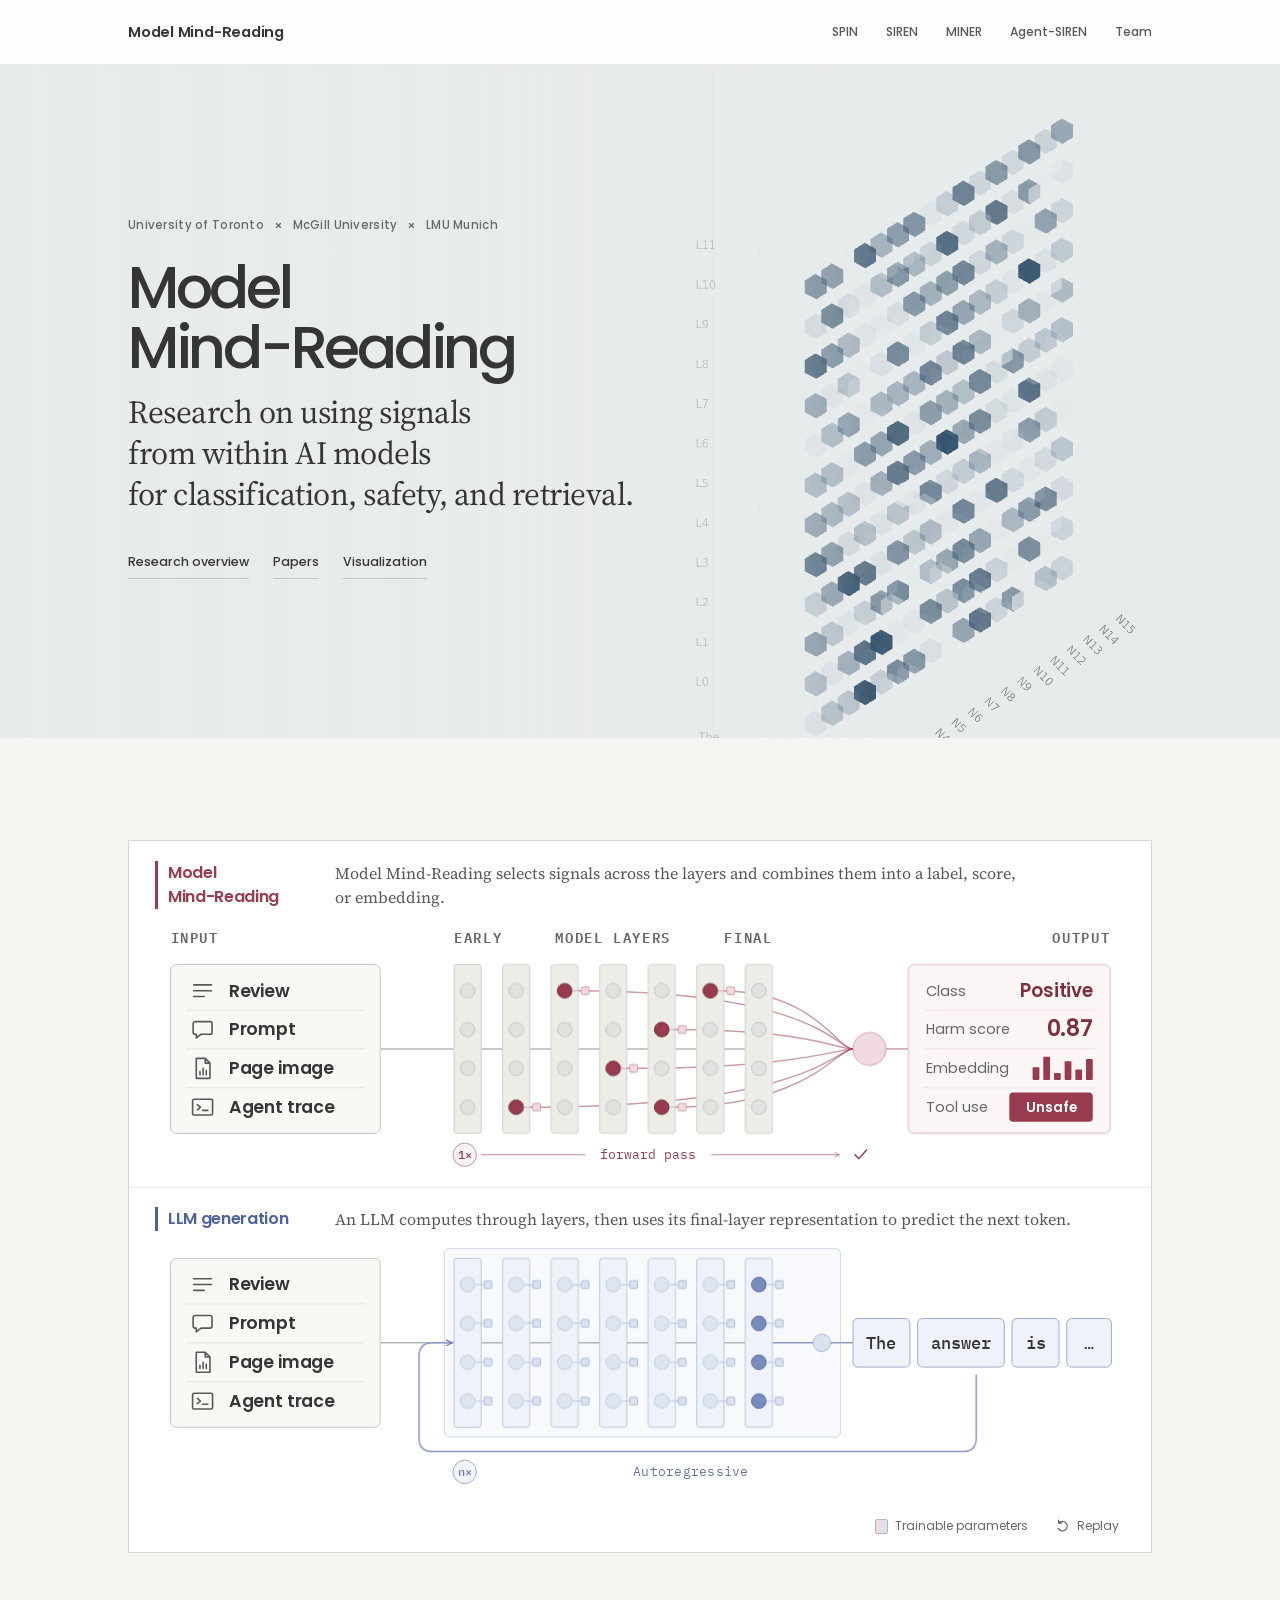
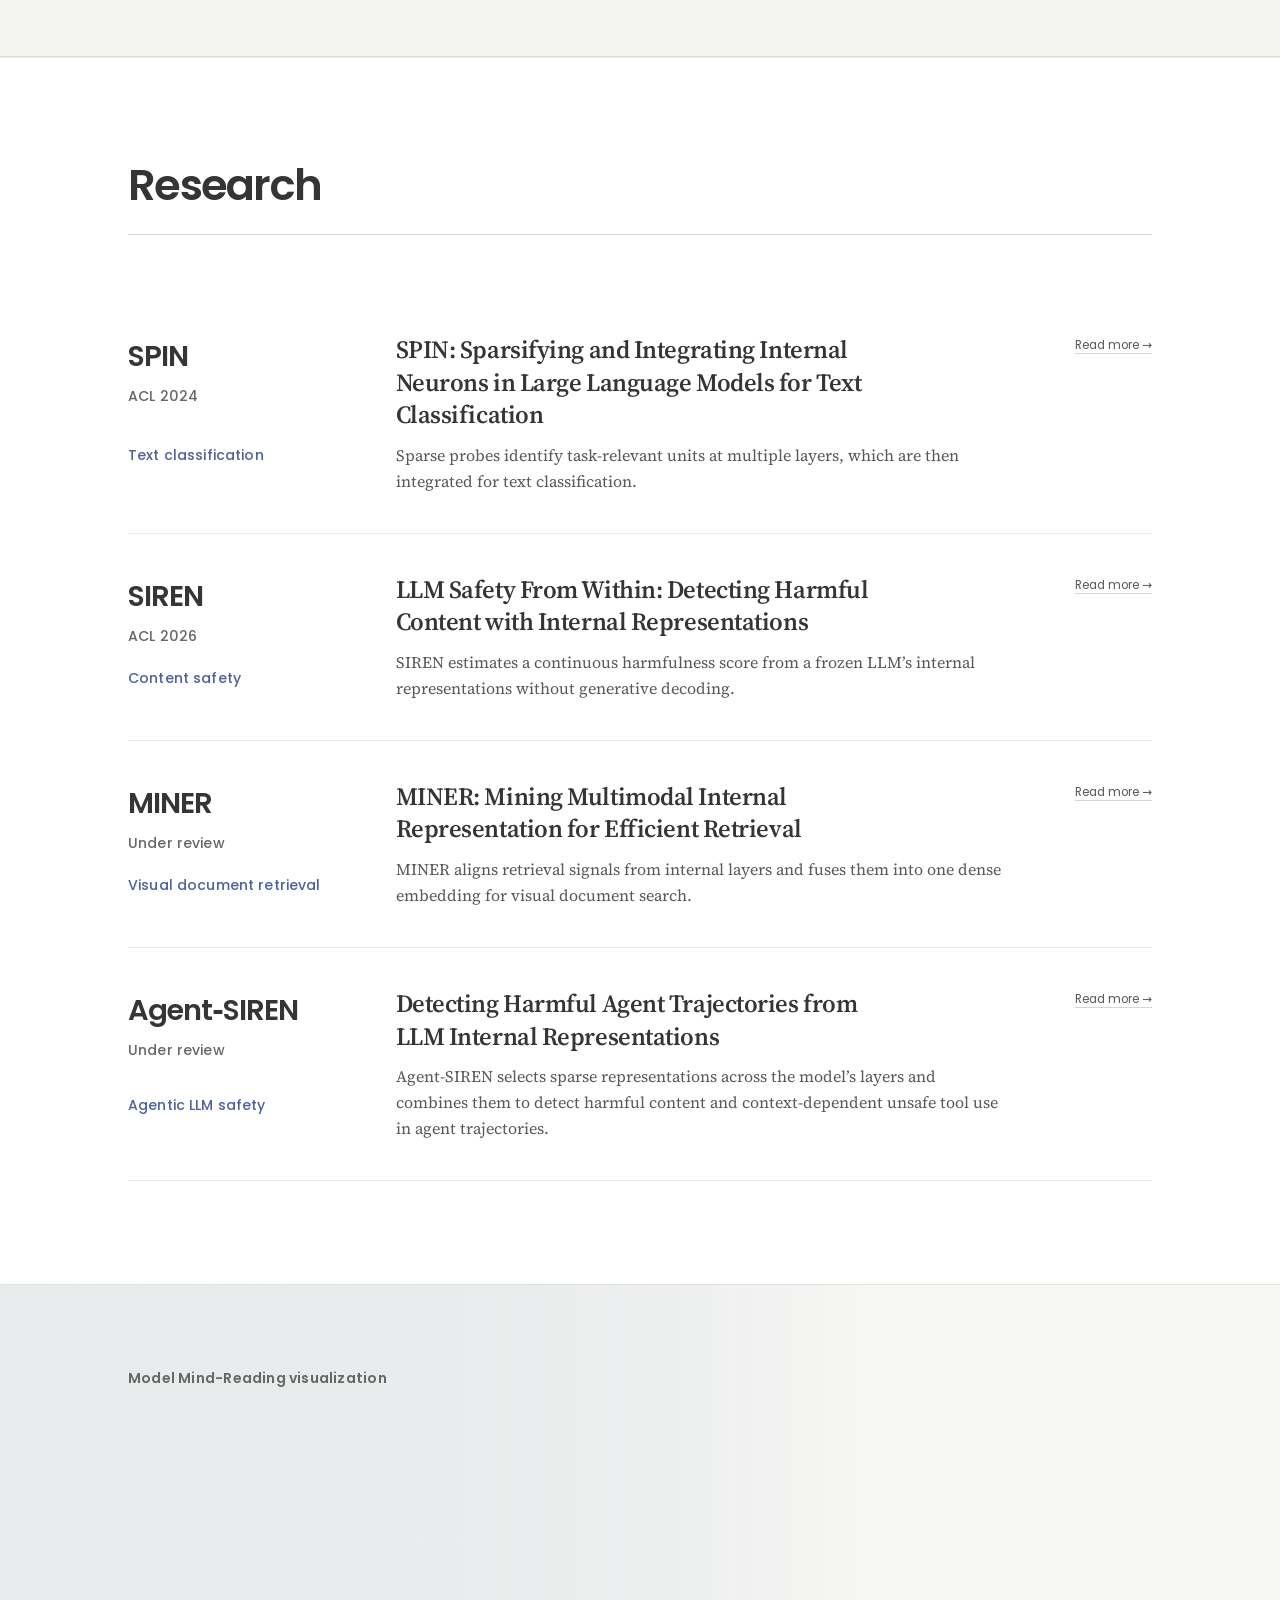
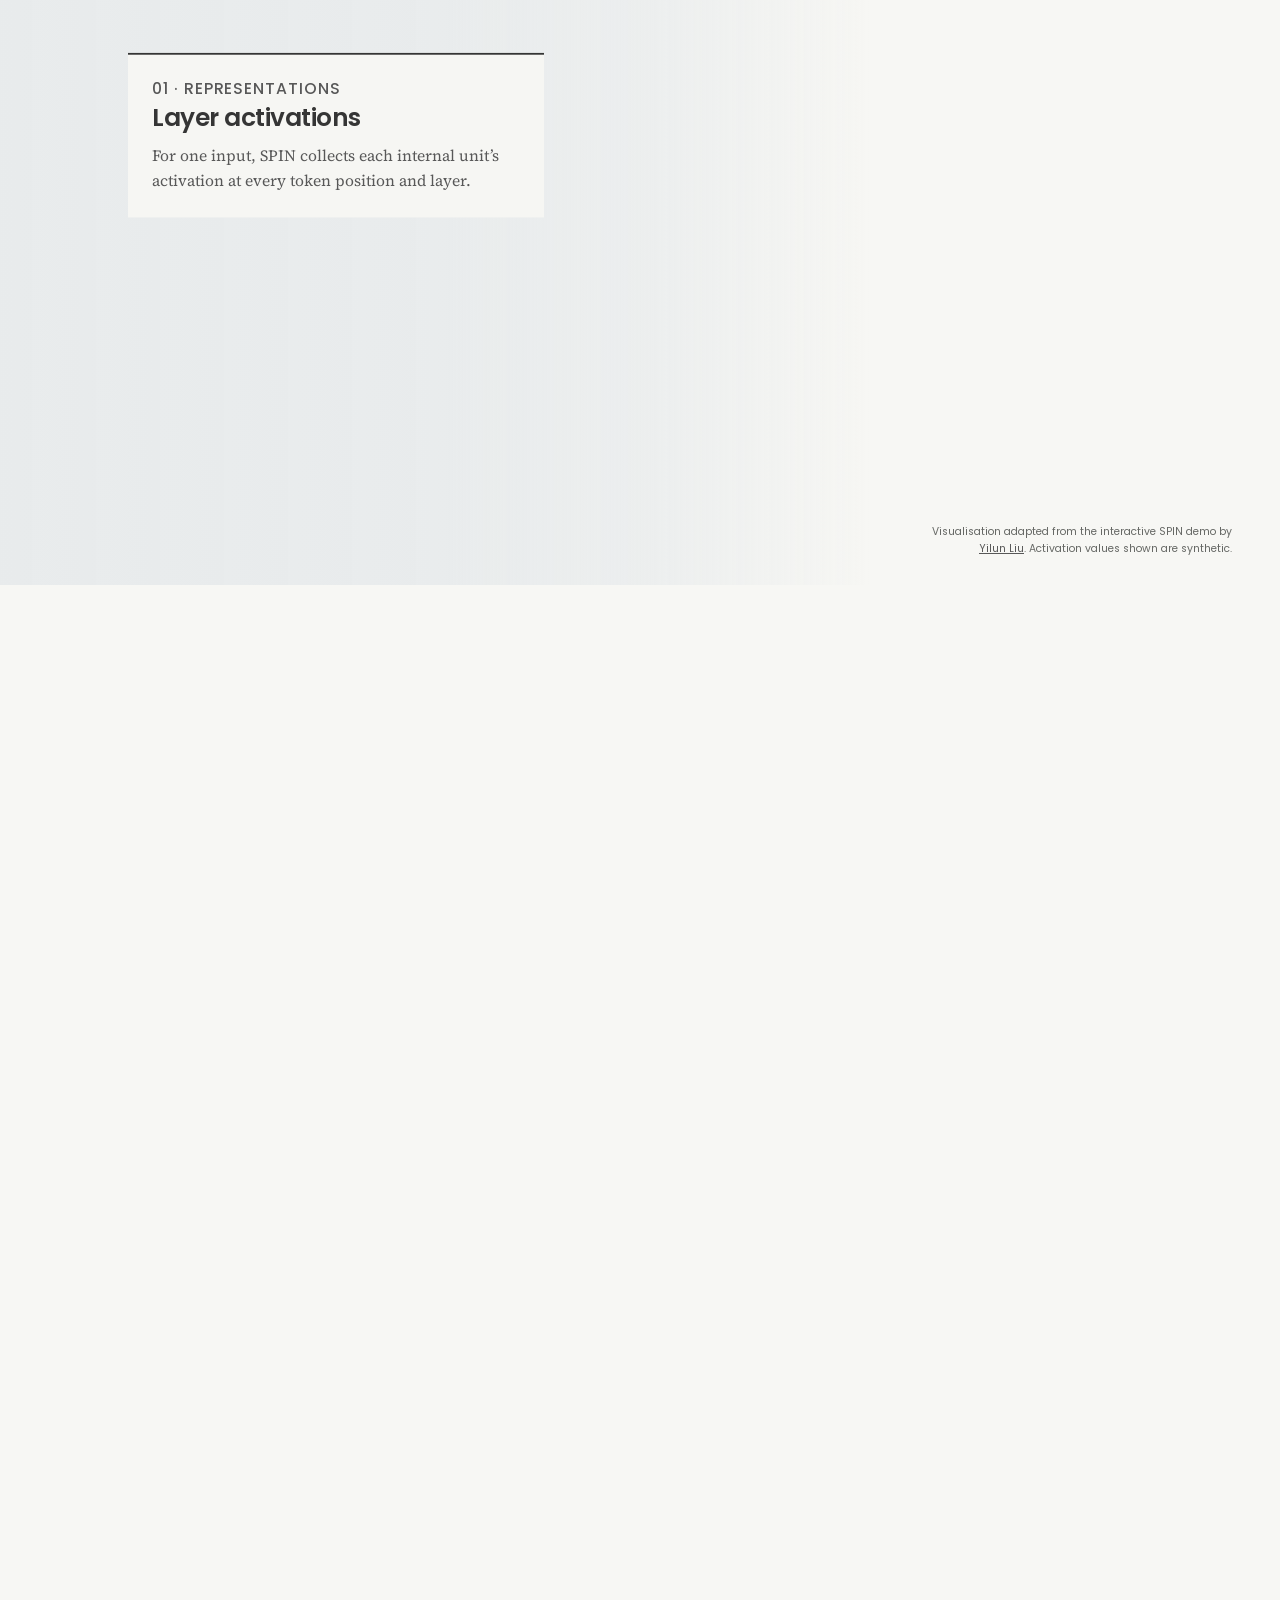
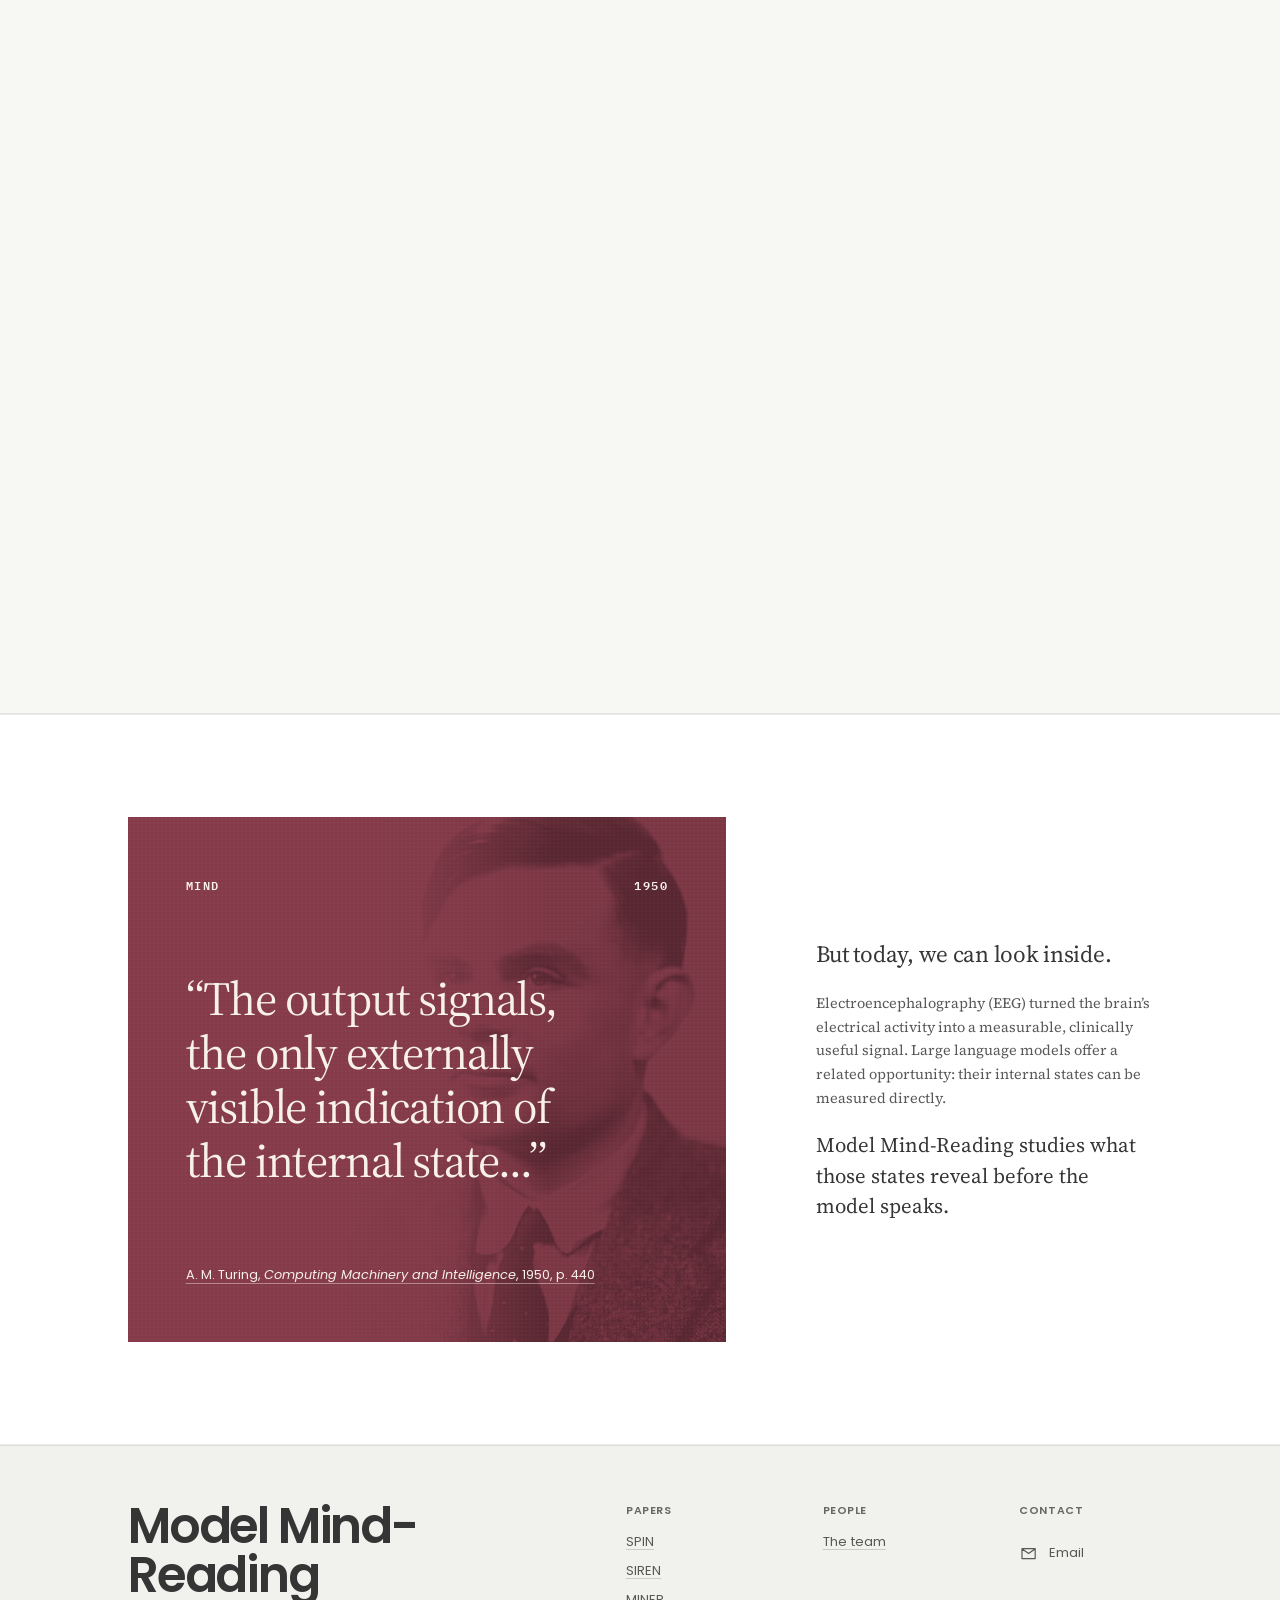
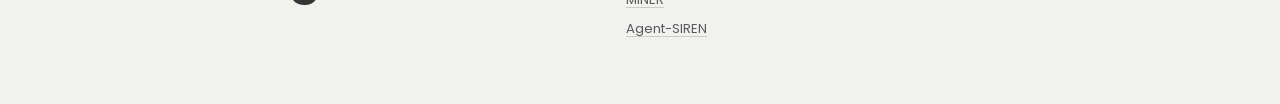
==== index.html @ d7ec9bde "Keep Mind-Reading together and align site metadata with project name" ====
<!DOCTYPE html>
<html lang="en">
<head>
<meta charset="utf-8">
<meta name="viewport" content="width=device-width, initial-scale=1">
<title>Model Mind-Reading &middot; Research on Harnessing Model Internal States</title>
<meta name="description" content="Model Mind-Reading (formerly SPINiverse) brings together SPIN, SIREN, MINER, and Agent-SIREN: research on internal model signals for classification, safety, and retrieval.">
<link rel="canonical" href="https://difanj0713.github.io/spin-universe/">
<meta property="og:type" content="website">
<meta property="og:title" content="Model Mind-Reading &middot; Research on Harnessing Model Internal States">
<meta property="og:description" content="Model Mind-Reading (formerly SPINiverse) brings together SPIN, SIREN, MINER, and Agent-SIREN: research on internal model signals for classification, safety, and retrieval.">
<meta property="og:url" content="https://difanj0713.github.io/spin-universe/">
<meta property="og:site_name" content="Model Mind-Reading">
<meta property="og:image" content="https://difanj0713.github.io/spin-universe/assets/img/social/homepage.png?v=8">
<meta property="og:image:type" content="image/png">
<meta property="og:image:width" content="1200">
<meta property="og:image:height" content="630">
<meta property="og:image:alt" content="Model Mind-Reading: Research on Harnessing Model Internal States for classification, safety, and retrieval.">
<meta name="twitter:card" content="summary_large_image">
<meta name="twitter:image" content="https://difanj0713.github.io/spin-universe/assets/img/social/homepage.png?v=8">
<meta name="twitter:image:alt" content="Model Mind-Reading: Research on Harnessing Model Internal States for classification, safety, and retrieval.">
<script type="application/ld+json">
{
  "@context": "https://schema.org",
  "@graph": [
    {
      "@type": "WebSite",
      "@id": "https://difanj0713.github.io/spin-universe/#website",
      "url": "https://difanj0713.github.io/spin-universe/",
      "name": "Model Mind-Reading",
      "alternateName": [
        "SPINiverse",
        "SPIN Universe"
      ],
      "description": "Model Mind-Reading (formerly SPINiverse) brings together SPIN, SIREN, MINER, and Agent-SIREN: research on internal model signals for classification, safety, and retrieval.",
      "inLanguage": "en"
    },
    {
      "@type": "CollectionPage",
      "@id": "https://difanj0713.github.io/spin-universe/#collection",
      "url": "https://difanj0713.github.io/spin-universe/",
      "name": "Model Mind-Reading · Research on Harnessing Model Internal States",
      "description": "Model Mind-Reading (formerly SPINiverse) brings together SPIN, SIREN, MINER, and Agent-SIREN: research on internal model signals for classification, safety, and retrieval.",
      "inLanguage": "en",
      "primaryImageOfPage": {
        "@type": "ImageObject",
        "url": "https://difanj0713.github.io/spin-universe/assets/img/social/homepage.png?v=8",
        "width": 1200,
        "height": 630
      },
      "mainEntity": {
        "@id": "https://difanj0713.github.io/spin-universe/#projects"
      },
      "hasPart": [
        {
          "@id": "https://difanj0713.github.io/spin-universe/spin/#paper"
        },
        {
          "@id": "https://difanj0713.github.io/spin-universe/siren/#paper"
        },
        {
          "@id": "https://difanj0713.github.io/spin-universe/miner/#paper"
        },
        {
          "@id": "https://difanj0713.github.io/spin-universe/agent-siren/#paper"
        }
      ],
      "isPartOf": {
        "@id": "https://difanj0713.github.io/spin-universe/#website"
      }
    },
    {
      "@type": "ItemList",
      "@id": "https://difanj0713.github.io/spin-universe/#projects",
      "name": "Model Mind-Reading projects",
      "numberOfItems": 4,
      "itemListElement": [
        {
          "@type": "ListItem",
          "position": 1,
          "name": "SPIN",
          "url": "https://difanj0713.github.io/spin-universe/spin/",
          "item": {
            "@id": "https://difanj0713.github.io/spin-universe/spin/#paper"
          }
        },
        {
          "@type": "ListItem",
          "position": 2,
          "name": "SIREN",
          "url": "https://difanj0713.github.io/spin-universe/siren/",
          "item": {
            "@id": "https://difanj0713.github.io/spin-universe/siren/#paper"
          }
        },
        {
          "@type": "ListItem",
          "position": 3,
          "name": "MINER",
          "url": "https://difanj0713.github.io/spin-universe/miner/",
          "item": {
            "@id": "https://difanj0713.github.io/spin-universe/miner/#paper"
          }
        },
        {
          "@type": "ListItem",
          "position": 4,
          "name": "Agent-SIREN",
          "url": "https://difanj0713.github.io/spin-universe/agent-siren/",
          "item": {
            "@id": "https://difanj0713.github.io/spin-universe/agent-siren/#paper"
          }
        }
      ]
    }
  ]
}
</script>
<link rel="preconnect" href="https://fonts.googleapis.com">
<link rel="preconnect" href="https://fonts.gstatic.com" crossorigin>
<link rel="stylesheet" href="https://fonts.googleapis.com/css2?family=IBM+Plex+Mono:wght@500;600&amp;family=Poppins:wght@400;500;600;700&amp;family=Source+Serif+4:ital,opsz,wght@0,8..60,400;0,8..60,600;1,8..60,400&amp;display=swap">
<link rel="stylesheet" href="assets/css/site.css?v=38">

<script type="importmap">
{
  "imports": {
    "three": "./assets/vendor/three/three.module.js",
    "post/": "./assets/vendor/three/post/",
    "shaders/": "./assets/vendor/three/shaders/"
  }
}
</script>
<meta name="twitter:title" content="Model Mind-Reading · Research on Harnessing Model Internal States">
<meta name="twitter:description" content="Model Mind-Reading (formerly SPINiverse) brings together SPIN, SIREN, MINER, and Agent-SIREN: research on internal model signals for classification, safety, and retrieval.">
<meta name="application-name" content="Model Mind-Reading">
<meta name="apple-mobile-web-app-title" content="Model Mind-Reading">
<meta name="theme-color" content="#f7f7f4">
<meta name="robots" content="index, follow, max-image-preview:large">
<link rel="icon" href="/spin-universe/assets/img/favicon-48x48.png?v=4" type="image/png" sizes="48x48">
<link rel="icon" href="/spin-universe/assets/img/favicon-96x96.png?v=4" type="image/png" sizes="96x96">
<link rel="icon" href="/spin-universe/assets/img/favicon.svg?v=4" type="image/svg+xml" sizes="any">
<link rel="apple-touch-icon" href="/spin-universe/assets/img/apple-touch-icon.png?v=4" sizes="180x180">
<link rel="stylesheet" href="assets/css/overview-study.css?v=10">
</head>

<body>

<canvas id="viz" aria-hidden="true"></canvas>

<!-- ============================================================== hero -->
<header class="layer">
  <nav class="nav">
    <div class="shell nav-inner">
      <a class="nav-mark" href="./">Model Mind-Reading</a>
      <ul class="nav-links">
        <li><a href="spin/">SPIN</a></li>
        <li><a href="siren/">SIREN</a></li>
        <li><a href="miner/">MINER</a></li>
        <li><a href="agent-siren/">Agent-SIREN</a></li>
        <li><a href="team/">Team</a></li>
      </ul>
    </div>
  </nav>

  <section class="hero">
    <div class="viz-drag-zone hero-viz-drag-zone" data-viz-drag aria-hidden="true"></div>
    <div class="shell">
     <div class="hero-copy">
      <p class="eyebrow collaboration"><span class="institution">University of Toronto</span><span class="collab-mark">&times;</span><span class="institution">McGill University</span><span class="collab-mark">&times;</span><span class="institution">LMU Munich</span></p>
      <h1 class="title"><span class="title-line">Model</span> <span class="title-line">Mind-Reading</span></h1>
      <p class="lede">Research on using signals from within AI models<br><em class="lede-line">for classification, safety, and retrieval.</em></p>
      <div class="cta-row">
        <a class="btn btn-primary" href="#overview">Research overview</a>
        <a class="btn btn-ghost" href="#papers">Papers</a>
        <a class="btn btn-ghost" href="#stage">Visualization</a>
      </div>
     </div>
    </div>
  </section>
</header>

<main>

<!-- ========================================================== overview -->
<section class="layer light overview-section section" id="overview" aria-labelledby="overview-title">
  <div class="shell">
    <h2 id="overview-title" class="visually-hidden">Research overview</h2>
    <div class="cost-study-demo" data-study="combined">
      <div class="overview-comparison" data-overview-mode="spin">
        <div class="overview-bar"><h3 class="overview-name">Model <span>Mind-Reading</span></h3><p class="overview-caption">Model Mind-Reading selects signals across the layers and combines them into a label, score, or embedding.</p></div>
        <div class="overview-board"><svg id="combined-spin" class="overview-svg" role="img" aria-labelledby="combined-spinTitle combined-spinDesc"><title id="combined-spinTitle">Model Mind-Reading</title><desc id="combined-spinDesc">Model Mind-Reading selects signals across the layers and combines them into a label, score, or embedding.</desc></svg></div>
      </div>
      <div class="overview-comparison" data-overview-mode="llm">
        <div class="overview-bar"><h3 class="overview-name">LLM generation</h3><p class="overview-caption">An LLM computes through layers, then uses its final-layer representation to predict the next token.</p></div>
        <div class="overview-board"><svg id="combined-llm" class="overview-svg" role="img" aria-labelledby="combined-llmTitle combined-llmDesc"><title id="combined-llmTitle">LLM generation</title><desc id="combined-llmDesc">An LLM computes through layers, then uses its final-layer representation to predict the next token.</desc></svg></div>
      </div>
      <div class="overview-actions study-footer"><div class="study-legend"><span class="study-legend-weight" aria-hidden="true"></span>Trainable parameters</div><button class="overview-replay study-replay" type="button" aria-label="Replay both model animations" hidden><svg viewBox="0 0 20 20" width="16" height="16" aria-hidden="true"><path d="M4.5 6.5A6 6 0 1 1 4 13M4.5 2.5v4h4"/></svg>Replay</button></div>
    </div>
  </div>
</section>

<!-- ============================================================ papers -->
<section class="layer light papers-section section" id="papers">
  <div class="shell">
    <div class="papers-head">
      <h2>Research</h2>
    </div>

    <div class="grid">
      <a class="card" href="spin/">
        <div class="card-top">
          <span class="card-name">SPIN</span>
          <span class="card-venue">ACL 2024</span>
        </div>
        <p class="card-domain">Text classification</p>
        <div class="card-copy">
          <h3>SPIN: Sparsifying and Integrating Internal Neurons in Large Language Models for Text Classification</h3>
          <p class="card-thesis">Sparse probes identify task-relevant units at multiple layers, which are then integrated for text classification.</p>
        </div>
        <span class="card-go">Read more &rarr;</span>
      </a>

      <a class="card" href="siren/">
        <div class="card-top">
          <span class="card-name">SIREN</span>
          <span class="card-venue">ACL 2026</span>
        </div>
        <p class="card-domain">Content safety</p>
        <div class="card-copy">
          <h3>LLM Safety From Within: Detecting Harmful Content with Internal Representations</h3>
          <p class="card-thesis">SIREN estimates a continuous harmfulness score from a frozen LLM&rsquo;s internal representations without generative decoding.</p>
        </div>
        <span class="card-go">Read more &rarr;</span>
      </a>

      <a class="card" href="miner/">
        <div class="card-top">
          <span class="card-name">MINER</span>
          <span class="card-venue">Under review</span>
        </div>
        <p class="card-domain">Visual document retrieval</p>
        <div class="card-copy">
          <h3>MINER: Mining Multimodal Internal Representation for Efficient Retrieval</h3>
          <p class="card-thesis">MINER aligns retrieval signals from internal layers and fuses them into one dense embedding for visual document search.</p>
        </div>
        <span class="card-go">Read more &rarr;</span>
      </a>

      <a class="card" href="agent-siren/">
        <div class="card-top">
          <span class="card-name">Agent&#8209;SIREN</span>
          <span class="card-venue">Under review</span>
        </div>
        <p class="card-domain">Agentic LLM safety</p>
        <div class="card-copy">
          <h3>Detecting Harmful Agent Trajectories from LLM Internal Representations</h3>
          <p class="card-thesis">Agent-SIREN selects sparse representations across the model&rsquo;s layers and combines them to detect harmful content and context-dependent unsafe tool use in agent trajectories.</p>
        </div>
        <span class="card-go">Read more &rarr;</span>
      </a>
    </div>
  </div>
</section>

<!-- ============================================================= stage -->
<section id="stage" class="layer" aria-labelledby="stage-title">
  <div class="pin">
    <div class="shell stage-label-wrap">
      <h2 id="stage-title" class="stage-label">Model Mind-Reading visualization</h2>
    </div>
    <div class="viz-drag-zone stage-viz-drag-zone" data-viz-drag aria-hidden="true"></div>
    <div class="panels">
     <div class="shell panels-shell">
      <div class="panel" data-from="0.00" data-to="0.11">
        <p class="panel-k">01 &middot; Representations</p>
        <h3>Layer activations</h3>
        <p>For one input, SPIN collects each internal unit&rsquo;s activation at every token position and layer.</p>
      </div>

      <div class="panel" data-from="0.14" data-to="0.30">
        <p class="panel-k">02 &middot; Pooling</p>
        <h3>Sequence-level pooling</h3>
        <p>Max pooling retains each unit&rsquo;s strongest response across token positions, removing the token axis.</p>
      </div>

      <div class="panel" data-from="0.34" data-to="0.48">
        <p class="panel-k">03 &middot; Probing</p>
        <h3>Layer-wise sparse probes</h3>
        <p>An L1-regularized linear probe is fitted to each layer; coefficient magnitude provides a task-specific saliency score.</p>
      </div>

      <div class="panel" data-from="0.52" data-to="0.62">
        <p class="panel-k">04 &middot; Selection</p>
        <h3>Cumulative-weight selection</h3>
        <p>SPIN retains the smallest subset whose normalized probe weights account for a chosen share of each layer&rsquo;s decision.</p>
      </div>

      <div class="panel" data-from="0.66" data-to="0.87">
        <p class="panel-k">05 &middot; Integration</p>
        <h3>Cross-layer representation</h3>
        <p>The selected activations are concatenated across layers into multi-grained features for classification.</p>
      </div>

      <div class="panel" data-from="0.90" data-to="1.00">
        <p class="panel-k">06 &middot; Prediction</p>
        <h3>Classification head</h3>
        <p>The frozen backbone runs once; the classification head requires no token generation and can use a validated early exit.</p>
      </div>
     </div>
    </div>

    <p class="stage-credit">
      Visualisation adapted from the interactive SPIN demo by
      <a href="https://liuyilun2000.github.io/spin-visualization/">Yilun Liu</a>.
      Activation values shown are synthetic.
    </p>
  </div>
</section>

<!-- ======================================================== phenomenon -->
<section class="layer light story-section section" id="phenomenon">
  <div class="shell rq-feature">
    <figure class="rq-archive">
      <!-- Elliott & Fry, Alan Turing (1951), public domain. Source: https://commons.wikimedia.org/wiki/File:Alan_Turing_(1951)_(crop).jpg -->
      <img class="rq-portrait" src="assets/img/turing-1951.jpg" alt="" aria-hidden="true" loading="lazy" decoding="async">
      <div class="rq-archive-meta" aria-hidden="true">
        <span>MIND</span>
        <span>1950</span>
      </div>
      <blockquote>&ldquo;The output signals, the only externally visible indication of the internal state&hellip;&rdquo;</blockquote>
      <figcaption>
        <a href="https://academic.oup.com/mind/article/LIX/236/433/986238" target="_blank" rel="noopener">A. M. Turing, <cite>Computing Machinery and Intelligence</cite>, 1950, p. 440</a>
      </figcaption>
    </figure>

    <div class="rq-copy">
      <p class="rq-lede">But today, we can look inside.</p>
      <p class="rq-context">Electroencephalography (EEG) turned the brain&rsquo;s electrical activity into a measurable, clinically useful signal. Large language models offer a related opportunity: their internal states can be measured directly.</p>
      <p class="rq-close">Model Mind-Reading studies what those states reveal before the model speaks.</p>
    </div>
  </div>
</section>

<!-- ============================================================ footer -->
<footer class="layer solid foot">
  <div class="shell foot-grid">
    <div class="foot-brand">
      <h4>Model Mind-Reading</h4>
    </div>
    <div>
      <h4>Papers</h4>
      <ul>
        <li><a href="spin/">SPIN</a></li>
        <li><a href="siren/">SIREN</a></li>
        <li><a href="miner/">MINER</a></li>
        <li><a href="agent-siren/">Agent-SIREN</a></li>
      </ul>
    </div>
    <div>
      <h4>People</h4>
      <ul>
        <li><a href="team/">The team</a></li>
      </ul>
    </div>
    <div id="contact">
      <h4>Contact</h4>
      <a class="foot-email" href="#contact" data-email-contact="ZGlmYW5qaWFvQGNzLnRvcm9udG8uZWR1" aria-label="Email Difan Jiao">
        <svg viewBox="0 0 24 24" aria-hidden="true" focusable="false"><path d="M3.75 5.75h16.5v12.5H3.75zM4.5 6.5 12 12l7.5-5.5"/></svg>
        <span>Email</span>
      </a>
    </div>
  </div>
</footer>

</main>

<script type="module" src="assets/js/site.js?v=11"></script>
<script type="module" src="assets/js/overview-study.js?v=12"></script>
</body>
</html>
---- assets/css/site.css ----
/* Model Mind-Reading */

:root {
  --bg: #f7f7f4;
  --bg-raise: #ffffff;
  --ink: #353535;
  --ink-2: #585858;
  --ink-3: #666865;
  --crimson: #983b4f;
  --indigo: #4e609e;
  --line: rgba(53, 53, 53, 0.2);
  --line-soft: rgba(53, 53, 53, 0.1);

  --display: "Poppins", ui-sans-serif, system-ui, -apple-system, "Segoe UI",
    Roboto, "Helvetica Neue", Arial, sans-serif;
  --sans: "Poppins", ui-sans-serif, system-ui, -apple-system, "Segoe UI",
    Roboto, "Helvetica Neue", Arial, sans-serif;
  --serif: "Source Serif 4", Charter, "Bitstream Charter", Georgia,
    "Times New Roman", serif;
  --mono: "IBM Plex Mono", ui-monospace, SFMono-Regular, "SF Mono", Menlo,
    Consolas, "Liberation Mono", monospace;

  --shell: 1120px;
  --gut: clamp(1.25rem, 4vw, 3rem);
}

*,
*::before,
*::after {
  box-sizing: border-box;
}

.visually-hidden {
  position: absolute !important;
  width: 1px !important;
  height: 1px !important;
  padding: 0 !important;
  margin: -1px !important;
  overflow: hidden !important;
  clip: rect(0 0 0 0) !important;
  white-space: nowrap !important;
  border: 0 !important;
}

html {
  scroll-behavior: smooth;
  -webkit-text-size-adjust: 100%;
}

@media (prefers-reduced-motion: reduce) {
  html {
    scroll-behavior: auto;
  }
}

body {
  margin: 0;
  background: var(--bg);
  color: var(--ink);
  font-family: var(--serif);
  font-size: 18px;
  line-height: 1.66;
  -webkit-font-smoothing: antialiased;
  text-rendering: optimizeLegibility;
  overflow-x: hidden;
}

a {
  color: inherit;
}

:where(a, button, input, select, [tabindex]):focus-visible {
  outline: 3px solid var(--indigo);
  outline-offset: 3px;
}

::selection {
  background: rgba(125, 141, 255, 0.32);
}

.shell {
  width: 100%;
  max-width: var(--shell);
  margin: 0 auto;
  padding-inline: var(--gut);
}

/* ---------------------------------------------------------------- canvas */

#viz {
  position: fixed;
  inset: 0;
  width: 100%;
  height: 100%;
  display: block;
  z-index: 0;
  opacity: 0;
  transition: opacity 1.1s ease;
  pointer-events: none;
}

#viz.is-ready {
  opacity: 1;
}

/* The canvas stays presentation-only. These transparent hit areas provide a
   grab cursor over the visible figure without blocking copy or navigation. */
.viz-drag-zone {
  display: none;
  position: absolute;
  z-index: 3;
  user-select: none;
  touch-action: none;
  cursor: grab;
}

.viz-drag-zone.is-dragging {
  cursor: grabbing;
}

@media (hover: hover) and (pointer: fine) and (min-width: 861px) {
  .viz-drag-zone.is-ready {
    display: block;
  }

  .hero-viz-drag-zone {
    inset: 4.25rem 0 0 58%;
  }

  .stage-viz-drag-zone {
    inset: 0 0 0 58%;
  }
}

/* Everything scrolls above the canvas. Sections that want a clean reading
   surface paint an opaque background and hide it; the hero and the walkthrough
   stay transparent and let it through. */
.layer {
  position: relative;
  z-index: 1;
}

/* The fixed navigation lives inside the hero header, so the header's stacking
   context also has to sit above later sections. */
body > header.layer {
  z-index: 20;
}

.solid {
  background: var(--bg);
}

/* Light reading surfaces inherit the same component styles through a second
   set of ink and rule tokens. Spectacle stays dark; dense copy gets paper. */
.light {
  --bg: #ffffff;
  --bg-raise: #ffffff;
  --ink: #353535;
  --ink-2: #585858;
  --ink-3: #666865;
  --crimson: #983b4f;
  --indigo: #4e609e;
  --line: rgba(53, 53, 53, 0.2);
  --line-soft: rgba(53, 53, 53, 0.1);
  background: var(--bg);
  color: var(--ink);
}

#overview,
#phenomenon,
#stage,
#papers {
  scroll-margin-top: 4.25rem;
}

/* Fixed-height fades, not percentages: a percentage fade on a tall section
   lands in the middle of the last element instead of below it. */
.solid-top {
  background:
    linear-gradient(180deg, rgba(5, 7, 13, 0) 0, var(--bg) 11rem) top / 100% 11rem no-repeat,
    linear-gradient(0deg, rgba(5, 7, 13, 0) 0, var(--bg) 9rem) bottom / 100% 9rem no-repeat,
    var(--bg);
}

/* ------------------------------------------------------------------- nav */

.nav {
  position: fixed;
  inset: 0 0 auto 0;
  z-index: 10;
  padding-block: 0.95rem;
  background: rgba(5, 7, 13, 0.76);
  border-bottom: 1px solid rgba(255, 255, 255, 0.065);
  -webkit-backdrop-filter: blur(16px) saturate(125%);
  backdrop-filter: blur(16px) saturate(125%);
}

.nav-inner {
  display: flex;
  align-items: center;
  justify-content: space-between;
  gap: 1.5rem;
}

.nav-mark {
  font-family: var(--mono);
  font-size: 0.82rem;
  letter-spacing: 0.13em;
  color: var(--ink-2);
  text-decoration: none;
  font-weight: 600;
  white-space: nowrap;
}

.nav-mark span {
  color: var(--ink-3);
  font-weight: 500;
}

.nav-links {
  display: flex;
  gap: 1.6rem;
  font-family: var(--mono);
  font-size: 0.72rem;
  letter-spacing: 0.06em;
  list-style: none;
  margin: 0;
  padding: 0;
}

.nav-links a {
  color: var(--ink-3);
  text-decoration: none;
  transition: color 0.2s;
}

.nav-links a:hover {
  color: var(--ink);
}

@media (max-width: 720px) {
  .nav-links {
    display: none;
  }
}

/* ------------------------------------------------------------------ hero */

.hero {
  position: relative;
  min-height: 100svh;
  display: flex;
  align-items: center;
  padding-block: 8.5rem 6rem;
}

/* Keeps the copy legible wherever the block happens to be rotated to. */
.hero::before,
.pin::before {
  content: "";
  position: absolute;
  inset: 0;
  pointer-events: none;
  z-index: -1;
  background: linear-gradient(
    98deg,
    rgba(5, 7, 13, 0.97) 0%,
    rgba(5, 7, 13, 0.93) 34%,
    rgba(5, 7, 13, 0.55) 50%,
    rgba(5, 7, 13, 0) 66%
  );
}

.pin::before {
  z-index: 0;
}

.hero-copy {
  position: relative;
  z-index: 4;
  max-width: 46rem;
}

.eyebrow {
  font-family: var(--mono);
  font-size: clamp(0.8rem, 1.05vw, 0.92rem);
  letter-spacing: 0.22em;
  text-transform: uppercase;
  color: var(--ink-3);
  margin: 0 0 1.6rem;
}

.eyebrow b {
  color: var(--crimson);
  font-weight: 600;
}

.collaboration {
  display: flex;
  flex-wrap: wrap;
  align-items: center;
  gap: 0.45rem 0.7rem;
  letter-spacing: 0.11em;
}

.collaboration .institution {
  white-space: nowrap;
}

.collaboration .collab-mark {
  color: var(--crimson);
  font-size: 1.1em;
}

h1.title {
  /* Keep the project name on two deliberate lines. */
  white-space: normal;
  max-width: none;
  font-family: var(--display);
  font-size: clamp(2rem, 5.2vw, 4.5rem);
  line-height: 0.98;
  letter-spacing: -0.045em;
  font-weight: 700;
  margin: 0 0 0.75rem;
}

h1.title .title-line {
  display: block;
  white-space: nowrap;
}

.hero-promise {
  max-width: 39rem;
  margin: 0 0 1.7rem;
  color: var(--ink-2);
  font-size: clamp(1rem, 1.45vw, 1.18rem);
  font-weight: 500;
  line-height: 1.5;
  letter-spacing: -0.012em;
  text-wrap: balance;
}

.lede {
  font-size: clamp(1.5rem, 3.4vw, 2.15rem);
  line-height: 1.22;
  letter-spacing: -0.022em;
  font-weight: 500;
  margin: 0 0 1.5rem;
  color: var(--ink);
  text-wrap: balance;
}

.lede em {
  font-style: normal;
  background: linear-gradient(100deg, var(--crimson), var(--indigo));
  -webkit-background-clip: text;
  background-clip: text;
  color: transparent;
}

.lede-line {
  display: inline-block;
  white-space: nowrap;
  font-size: clamp(0.9rem, 4.2vw, 2.15rem);
}

.sub {
  font-size: clamp(1rem, 1.5vw, 1.14rem);
  color: var(--ink-2);
  max-width: 34rem;
  margin: 0 0 2.6rem;
  text-wrap: pretty;
}

.cta-row {
  display: flex;
  flex-wrap: wrap;
  gap: 0.75rem;
}

.btn {
  display: inline-flex;
  align-items: center;
  gap: 0.55rem;
  padding: 0.72rem 1.35rem;
  border-radius: 5px;
  font-family: var(--mono);
  font-size: 0.76rem;
  font-weight: 500;
  letter-spacing: 0.025em;
  text-decoration: none;
  border: 1px solid transparent;
  transition: transform 0.16s ease, background 0.2s, border-color 0.2s;
}

.btn:hover {
  transform: translateY(-1px);
}

.btn-primary {
  background: var(--ink);
  color: #06070c;
}

.btn-primary:hover {
  background: #fff;
}

.btn-ghost {
  border-color: var(--line);
  color: var(--ink);
  background: rgba(255, 255, 255, 0.02);
}

.btn-ghost:hover {
  border-color: rgba(255, 255, 255, 0.24);
  background: rgba(255, 255, 255, 0.06);
}

/* ------------------------------------------------------------ phenomenon */

.section {
  padding-block: clamp(5rem, 9vw, 8rem);
}

.story-section {
  background:
    radial-gradient(circle at 82% 6%, rgba(88, 104, 216, 0.075), transparent 28rem),
    radial-gradient(circle at 8% 92%, rgba(197, 60, 86, 0.045), transparent 24rem),
    var(--bg);
  border-block: 1px solid var(--line-soft);
  box-shadow: 0 -24px 70px rgba(5, 7, 13, 0.2);
}

.section-label {
  font-family: var(--mono);
  font-size: 0.72rem;
  letter-spacing: 0.2em;
  text-transform: uppercase;
  color: var(--ink-3);
  margin: 0 0 2.6rem;
  display: flex;
  align-items: center;
  gap: 0.9rem;
}

.section-label::after {
  content: "";
  height: 1px;
  flex: 1;
  background: var(--line);
}

.beats {
  display: grid;
  gap: clamp(2.8rem, 5.5vw, 4.5rem);
  max-width: 65rem;
}

.beat {
  display: grid;
  grid-template-columns: 4.5rem 1fr;
  gap: clamp(1rem, 3vw, 2.5rem);
  align-items: start;
  padding-top: clamp(1.5rem, 3vw, 2.2rem);
  border-top: 1px solid var(--line-soft);
}

.beat-n {
  font-family: var(--mono);
  font-size: 0.88rem;
  color: var(--crimson);
  padding-top: 0.7rem;
  letter-spacing: 0.1em;
}

.beat h3 {
  font-family: var(--display);
  font-size: clamp(1.5rem, 3vw, 2.05rem);
  line-height: 1.18;
  letter-spacing: -0.028em;
  font-weight: 650;
  margin: 0 0 0.9rem;
  max-width: 26ch;
  text-wrap: balance;
}

.beat p {
  margin: 0;
  color: var(--ink-2);
  max-width: 58ch;
  font-size: 1.03rem;
}

.beat p + p {
  margin-top: 0.9rem;
}

.beat b {
  color: var(--ink);
  font-weight: 560;
}

/* --------------------------------------------------------------- stage */

#stage {
  position: relative;
  min-height: 100svh;
  background: var(--bg);
}

.pin {
  position: relative;
  min-height: 100svh;
}

.panels {
  position: relative;
  pointer-events: none;
}

.panels-shell {
  display: grid;
  gap: 3rem;
  padding-block: clamp(9rem, 12vw, 11rem) clamp(5rem, 10vw, 8rem);
}

.panel {
  position: relative;
  max-width: 34rem;
  opacity: 1;
}

.home-enhanced #stage {
  height: 560vh;
  min-height: 0;
  background: transparent;
}

.home-enhanced .pin {
  position: sticky;
  top: 0;
  height: 100svh;
  min-height: 0;
  overflow: hidden;
}

.home-enhanced .panels {
  position: absolute;
  inset: 0;
}

.home-enhanced .panels-shell {
  position: relative;
  display: block;
  height: 100%;
  padding-block: 0;
}

.home-enhanced .panel {
  position: absolute;
  top: 50%;
  left: var(--gut);
  opacity: 0;
  /* JS animates --rise only, so the centring offset survives. */
  transform: translateY(calc(-50% + var(--rise, 14px)));
  will-change: opacity, transform;
}

.panel-k {
  font-family: var(--mono);
  font-size: 0.72rem;
  letter-spacing: 0.18em;
  text-transform: uppercase;
  color: var(--crimson);
  margin: 0 0 0.7rem;
}

.panel h3 {
  font-family: var(--display);
  font-size: clamp(1.35rem, 2.6vw, 1.85rem);
  line-height: 1.2;
  letter-spacing: -0.02em;
  font-weight: 650;
  margin: 0 0 0.65rem;
}

.panel p {
  margin: 0;
  color: var(--ink-2);
  font-size: 1rem;
  max-width: 46ch;
  text-wrap: pretty;
}

.stage-credit {
  position: relative;
  z-index: 4;
  margin: 0 var(--gut) 2rem auto;
  font-family: var(--mono);
  font-size: 0.68rem;
  color: var(--ink-3);
  letter-spacing: 0.06em;
  text-align: right;
  max-width: 20rem;
  pointer-events: auto;
}

.home-enhanced .stage-credit {
  position: absolute;
  right: var(--gut);
  bottom: clamp(1.1rem, 3vh, 2rem);
  margin: 0;
}

.stage-credit a {
  color: var(--ink-2);
}

@media (max-width: 860px) {
  .stage-credit {
    display: none;
  }
  .panel {
    max-width: none;
  }
}

/* --------------------------------------------------------------- papers */

.papers-section {
  background:
    linear-gradient(180deg, rgba(255, 255, 255, 0.44), rgba(244, 245, 248, 0) 22rem),
    var(--bg);
  border-top: 1px solid var(--line-soft);
}

.papers-head {
  display: flex;
  flex-wrap: wrap;
  align-items: flex-end;
  justify-content: space-between;
  gap: 1.5rem;
  margin-bottom: 3rem;
}

.papers-head h2 {
  font-family: var(--display);
  font-size: clamp(2rem, 4.6vw, 3.1rem);
  line-height: 1.08;
  letter-spacing: -0.04em;
  font-weight: 700;
  margin: 0;
  max-width: 20ch;
  text-wrap: balance;
}

.papers-head p {
  margin: 0;
  color: var(--ink-2);
  max-width: 34ch;
}

.grid {
  display: grid;
  grid-template-columns: repeat(2, minmax(0, 1fr));
  gap: clamp(0.85rem, 2vw, 1.25rem);
}

@media (max-width: 820px) {
  .grid {
    grid-template-columns: 1fr;
  }
}

.card {
  display: flex;
  flex-direction: column;
  gap: 0.9rem;
  padding: clamp(1.6rem, 3.4vw, 2.5rem);
  background: var(--bg-raise);
  text-decoration: none;
  color: inherit;
  position: relative;
  overflow: hidden;
  border: 1px solid var(--line-soft);
  border-radius: 8px;
  box-shadow: 0 16px 42px rgba(20, 24, 36, 0.045);
  transition: transform 0.22s ease, box-shadow 0.22s ease,
    border-color 0.22s ease, background 0.22s ease;
  min-height: 100%;
}

.card::before {
  content: "";
  position: absolute;
  inset: 0 0 auto;
  height: 2px;
  background: linear-gradient(90deg, var(--crimson), var(--indigo));
  opacity: 0.72;
}

.card:hover {
  background: var(--bg-raise);
  border-color: var(--line);
  box-shadow: 0 22px 55px rgba(20, 24, 36, 0.1);
  transform: translateY(-3px);
}

.card-top {
  display: flex;
  align-items: baseline;
  justify-content: space-between;
  gap: 1rem;
}

.card-name {
  font-family: var(--display);
  font-size: clamp(1.5rem, 2.8vw, 1.95rem);
  letter-spacing: -0.035em;
  font-weight: 700;
  margin: 0;
}

.card-venue {
  font-family: var(--mono);
  font-size: 0.79rem;
  font-weight: 600;
  letter-spacing: 0.075em;
  color: var(--ink-3);
  white-space: nowrap;
}

.card-domain {
  font-size: 0.9rem;
  font-family: var(--mono);
  letter-spacing: 0.08em;
  text-transform: uppercase;
  color: var(--indigo);
  margin: -0.5rem 0 0;
}

.card-thesis {
  margin: 0;
  color: var(--ink-2);
  font-size: 1rem;
  text-wrap: pretty;
}

.card-metrics {
  margin-top: auto;
  margin-bottom: 0;
  padding: 0;
  display: grid;
  grid-template-columns: repeat(2, minmax(0, 1fr));
}

.card-metric {
  min-width: 0;
  min-height: 5.9rem;
  padding: 1rem 0.9rem 0.9rem 0;
  border-top: 1px solid var(--line-soft);
}

.card-metric:nth-child(even) {
  padding-inline: 0.9rem 0;
  border-left: 1px solid var(--line-soft);
}

.card-metric dt {
  font-family: var(--display);
  font-size: clamp(1.42rem, 2.8vw, 1.82rem);
  font-weight: 700;
  letter-spacing: -0.03em;
  line-height: 1;
  margin: 0 0 0.46rem;
  font-variant-numeric: tabular-nums;
}

.card-metric dd {
  margin: 0;
  font-size: 0.78rem;
  color: var(--ink-3);
  line-height: 1.38;
}

.card-go {
  font-size: 0.86rem;
  color: var(--ink-3);
  display: inline-flex;
  align-items: center;
  gap: 0.4rem;
  transition: gap 0.2s, color 0.2s;
}

.card:hover .card-go {
  gap: 0.7rem;
  color: var(--ink);
}

/* -------------------------------------------------------------- footer */

.foot {
  border-top: 1px solid var(--line-soft);
  padding-block: 3.5rem 4.5rem;
  color: var(--ink-3);
  font-size: 0.9rem;
}

.foot-grid {
  display: grid;
  grid-template-columns: minmax(18rem, 1.8fr) repeat(3, minmax(8rem, 0.55fr));
  gap: 2.5rem clamp(2rem, 5vw, 4.5rem);
  align-items: start;
}

.foot-brand p {
  margin: 0;
  max-width: 36rem;
  color: var(--ink-2);
  line-height: 1.65;
}

.foot a {
  color: var(--ink-2);
  text-decoration-color: var(--line);
  text-underline-offset: 3px;
}

.foot a:hover {
  color: var(--ink);
}

.foot h4 {
  margin: 0 0 0.7rem;
  font-size: 0.72rem;
  font-family: var(--mono);
  letter-spacing: 0.18em;
  text-transform: uppercase;
  color: var(--ink-3);
  font-weight: 500;
}

.foot ul {
  list-style: none;
  margin: 0;
  padding: 0;
  display: grid;
  gap: 0.45rem;
}

.foot-email {
  display: inline-flex;
  align-items: center;
  gap: 0.65rem;
  min-height: 2.75rem;
  text-decoration: none;
}

.foot-email svg {
  width: 1.2rem;
  height: 1.2rem;
  fill: none;
  stroke: currentColor;
  stroke-width: 1.5;
  stroke-linecap: round;
  stroke-linejoin: round;
  flex: 0 0 auto;
}

@media (max-width: 900px) {
  .foot-grid {
    grid-template-columns: minmax(16rem, 1.5fr) repeat(2, minmax(7rem, 0.7fr));
  }

  .foot-brand {
    grid-column: 1 / -1;
  }
}

@media (max-width: 560px) {
  .foot-grid {
    grid-template-columns: 1fr;
    gap: 2rem;
  }

  .foot-brand {
    grid-column: auto;
  }
}

/* ------------------------------------------------------------ sub-pages */

.paper-hero {
  position: relative;
  overflow: hidden;
  padding-block: 9rem 3.5rem;
  border-bottom: 1px solid var(--line-soft);
  background:
    radial-gradient(circle at 82% 12%, rgba(125, 141, 255, 0.15), transparent 25rem),
    radial-gradient(circle at 66% 120%, rgba(224, 69, 95, 0.1), transparent 28rem),
    var(--bg);
}

.paper-hero::after {
  content: "";
  position: absolute;
  width: min(32vw, 28rem);
  aspect-ratio: 1;
  right: 7vw;
  bottom: -66%;
  border: 1px solid rgba(125, 141, 255, 0.12);
  border-radius: 50%;
  box-shadow:
    0 0 0 4rem rgba(125, 141, 255, 0.025),
    0 0 0 9rem rgba(224, 69, 95, 0.018);
  pointer-events: none;
}

.paper-hero .shell {
  position: relative;
  z-index: 1;
}

.back {
  font-family: var(--mono);
  font-size: 0.86rem;
  letter-spacing: 0.14em;
  text-transform: uppercase;
  color: var(--ink-3);
  text-decoration: none;
  display: inline-flex;
  gap: 0.5rem;
  margin-bottom: 2.5rem;
}

.back:hover {
  color: var(--ink);
}

.paper-title {
  font-family: var(--display);
  font-size: clamp(2.2rem, 5.5vw, 3.6rem);
  line-height: 1;
  letter-spacing: -0.045em;
  font-weight: 700;
  margin: 0 0 1.1rem;
}

.paper-full {
  font-size: clamp(1.1rem, 2.2vw, 1.4rem);
  color: var(--ink);
  font-weight: 450;
  line-height: 1.3;
  letter-spacing: -0.015em;
  margin: 0 0 1.4rem;
  max-width: 40ch;
  text-wrap: balance;
}

.authors {
  color: var(--ink-3);
  font-size: 0.94rem;
  margin: 0 0 2rem;
  max-width: 60ch;
}

.authors b {
  color: var(--ink-2);
  font-weight: 600;
}

.links {
  display: flex;
  flex-wrap: wrap;
  gap: 0.6rem;
}

.chip {
  display: inline-flex;
  align-items: center;
  gap: 0.45rem;
  padding: 0.5rem 0.95rem;
  border: 1px solid var(--line);
  border-radius: 5px;
  font-family: var(--mono);
  font-size: 0.74rem;
  letter-spacing: 0.025em;
  text-decoration: none;
  color: var(--ink-2);
  transition: border-color 0.2s, color 0.2s, background 0.2s;
}

.chip:hover {
  border-color: rgba(255, 255, 255, 0.26);
  color: var(--ink);
  background: rgba(255, 255, 255, 0.04);
}

.prose {
  max-width: 47rem;
}

.prose h2 {
  font-family: var(--display);
  font-size: clamp(1.4rem, 2.8vw, 1.8rem);
  line-height: 1.2;
  letter-spacing: -0.03em;
  font-weight: 700;
  margin: 3rem 0 1rem;
}

.prose p {
  color: var(--ink-2);
  margin: 0 0 1.1rem;
  text-wrap: pretty;
  font-size: 1.025rem;
}

.prose b {
  color: var(--ink);
  font-weight: 560;
}

.note {
  border-left: 2px solid var(--line);
  padding-left: 1.2rem;
  color: var(--ink-3);
  font-size: 0.94rem;
}

.stub {
  margin-top: 2.5rem;
  padding: 1.2rem 1.4rem;
  border: 1px dashed var(--line);
  border-radius: 6px;
  color: var(--ink-3);
  font-size: 0.9rem;
}

.paper-body {
  padding-block: clamp(3rem, 6vw, 4.5rem) clamp(6rem, 12vw, 9rem);
}

.paper-body.light {
  min-height: 55vh;
  background:
    linear-gradient(90deg, rgba(88, 104, 216, 0.025), transparent 35%),
    var(--bg);
}

.prose h2:first-child,
.prose > h2:first-of-type {
  margin-top: 0;
}

/* ------------------------------------------------------ where this applies */

.applies {
  margin-top: clamp(3.5rem, 8vw, 6rem);
  padding: clamp(1.8rem, 3.6vw, 2.8rem);
  border: 1px solid var(--line-soft);
  border-radius: 8px;
  background:
    linear-gradient(120deg, rgba(88, 104, 216, 0.065), rgba(255, 255, 255, 0.46) 55%, rgba(197, 60, 86, 0.035));
  box-shadow: 0 14px 45px rgba(20, 24, 36, 0.045);
  max-width: 62rem;
}

.applies h3 {
  font-family: var(--display);
  margin: 0 0 1rem;
  font-size: clamp(1.3rem, 2.6vw, 1.7rem);
  letter-spacing: -0.02em;
  font-weight: 700;
}

.applies-lede {
  margin: 0;
  color: var(--ink-2);
  max-width: 62ch;
  font-size: 1.03rem;
}

.applies-lede b,
.applies-list b {
  color: var(--ink);
  font-weight: 580;
}

.applies-list {
  list-style: none;
  margin: 0;
  padding: 0;
  display: grid;
  gap: 0.85rem;
  border-top: 1px solid var(--line-soft);
  padding-top: 1.4rem;
}

.applies-list li {
  color: var(--ink-2);
  padding-left: 1.4rem;
  position: relative;
  max-width: 62ch;
}

.applies-list li::before {
  content: "";
  position: absolute;
  left: 0;
  top: 0.72em;
  width: 6px;
  height: 6px;
  border-radius: 50%;
  background: var(--indigo);
}

/* ------------------------------------------------------------------- team */

.team-group {
  margin-bottom: clamp(3.2rem, 6vw, 4.6rem);
}

.team-group h2 {
  font-size: clamp(0.88rem, 1.5vw, 1.02rem);
  font-family: var(--mono);
  letter-spacing: 0.16em;
  text-transform: uppercase;
  color: var(--ink-2);
  font-weight: 500;
  margin: 0 0 1.8rem;
  padding-bottom: 1rem;
  border-bottom: 1px solid var(--line-soft);
}

.people {
  display: flex;
  flex-wrap: wrap;
  gap: 0.6rem 0.75rem;
  list-style: none;
  margin: 0;
  padding: 0;
}

.people li {
  border: 1px solid var(--line);
  border-radius: 999px;
  padding: 0.45rem 1rem;
  font-size: 0.95rem;
  color: var(--ink);
}

.people li span {
  color: var(--ink-3);
  font-size: 0.84rem;
  margin-left: 0.4rem;
}

.people.lead li {
  border-color: rgba(224, 69, 95, 0.35);
  background: rgba(224, 69, 95, 0.07);
}

.paper-authors {
  display: grid;
  gap: 1.4rem;
}

.team-thanks {
  max-width: 48rem;
  margin: -0.15rem 0 1.65rem;
  color: var(--ink-2);
}

.paper-authors div {
  display: grid;
  grid-template-columns: 8.5rem 1fr;
  gap: 0.4rem 1.4rem;
  align-items: baseline;
}

@media (max-width: 640px) {
  .paper-authors div {
    grid-template-columns: 1fr;
  }
}

/* ========================================================================
   Academic editorial theme

   The site keeps its original information architecture and interactive
   figures, but presents them as a research publication: quiet paper surfaces,
   narrow reading measures, restrained rules, and sans/serif type roles.
   ====================================================================== */

.nav {
  padding-block: 0;
  background: rgba(255, 255, 255, 0.94);
  border-bottom-color: var(--line-soft);
  -webkit-backdrop-filter: blur(10px);
  backdrop-filter: blur(10px);
}

.nav-inner {
  min-height: 4rem;
}

.nav-mark {
  color: var(--ink);
  font-family: var(--sans);
  font-size: 0.92rem;
  font-weight: 600;
  letter-spacing: -0.015em;
}

.nav-links {
  gap: clamp(1.1rem, 2.2vw, 1.75rem);
  font-family: var(--sans);
  font-size: 0.76rem;
  font-weight: 500;
  letter-spacing: 0;
}

.nav-links a {
  color: var(--ink-2);
  text-underline-offset: 0.35rem;
}

.nav-links a:hover {
  color: var(--ink);
  text-decoration: underline;
  text-decoration-color: var(--line);
}

.hero {
  min-height: min(82svh, 52rem);
  padding-block: 9rem 5.5rem;
}

.hero::before,
.pin::before {
  background: linear-gradient(
    90deg,
    rgba(232, 235, 236, 0.99) 0%,
    rgba(232, 235, 236, 0.96) 35%,
    rgba(232, 235, 236, 0.72) 51%,
    rgba(232, 235, 236, 0) 68%
  );
}

.hero-copy {
  max-width: 42rem;
}

.eyebrow {
  margin-bottom: 1.35rem;
  color: var(--ink-3);
  font-family: var(--sans);
  font-size: clamp(0.68rem, 0.9vw, 0.78rem);
  font-weight: 500;
  letter-spacing: 0.08em;
}

.collaboration {
  gap: 0.4rem 0.6rem;
  letter-spacing: 0.025em;
  text-transform: none;
}

.collaboration .collab-mark {
  color: var(--ink-3);
}

h1.title {
  margin-bottom: 0.85rem;
  font-family: var(--display);
  font-size: clamp(2.1rem, 4.7vw, 3.7rem);
  font-weight: 500;
  line-height: 1.02;
  letter-spacing: -0.055em;
}

.hero-promise {
  max-width: 42rem;
  margin-bottom: 1.5rem;
  color: var(--ink-2);
  font-family: var(--sans);
  font-size: clamp(0.98rem, 1.35vw, 1.12rem);
  font-weight: 400;
  line-height: 1.55;
  letter-spacing: 0;
}

.lede {
  max-width: 32rem;
  margin-bottom: 2rem;
  color: var(--ink);
  font-family: var(--serif);
  font-size: clamp(1.45rem, 2.8vw, 2rem);
  font-weight: 400;
  line-height: 1.28;
  letter-spacing: -0.015em;
}

.lede em {
  color: var(--ink);
  background: none;
  -webkit-text-fill-color: currentColor;
}

.lede-line {
  font-size: inherit;
}

.cta-row {
  gap: 0.8rem 1.5rem;
}

.btn {
  min-height: 2rem;
  padding: 0.15rem 0;
  border: 0;
  border-bottom: 1px solid var(--line);
  border-radius: 0;
  color: var(--ink);
  background: transparent;
  font-family: var(--sans);
  font-size: 0.78rem;
  font-weight: 500;
  letter-spacing: 0;
}

.btn:hover,
.btn-primary:hover,
.btn-ghost:hover {
  color: var(--indigo);
  border-color: var(--indigo);
  background: transparent;
  transform: none;
}

.btn-primary,
.btn-ghost {
  color: var(--ink);
  border-color: var(--line);
  background: transparent;
}

.section {
  padding-block: clamp(4.5rem, 8vw, 7rem);
}

.story-section {
  background: #fff;
  border-block-color: var(--line-soft);
  box-shadow: none;
}

.section-label {
  margin-bottom: 2.25rem;
  color: var(--ink-3);
  font-family: var(--sans);
  font-size: 0.72rem;
  font-weight: 500;
  letter-spacing: 0.06em;
  text-transform: uppercase;
}

.section-label::after {
  background: var(--line-soft);
}

.rq-feature {
  display: grid;
  grid-template-columns: minmax(0, 1.28fr) minmax(18rem, 0.72fr);
  gap: clamp(3rem, 7vw, 6.5rem);
  align-items: center;
}

.rq-archive {
  position: relative;
  display: flex;
  min-height: clamp(22rem, 38vw, 30rem);
  margin: 0;
  padding: clamp(2rem, 4.5vw, 4rem);
  flex-direction: column;
  justify-content: space-between;
  overflow: hidden;
  isolation: isolate;
  color: #f7f1e8;
  background: #863b4a;
}

.rq-archive::after {
  position: absolute;
  z-index: 1;
  inset: 0;
  background-image: radial-gradient(circle, rgba(247, 241, 232, 0.2) 0.55px, transparent 0.8px);
  background-size: 4px 4px;
  content: "";
  opacity: 0.42;
  pointer-events: none;
}

.rq-archive > :not(.rq-portrait) {
  position: relative;
  z-index: 2;
}

.rq-portrait {
  position: absolute;
  z-index: 0;
  top: -4%;
  right: -5%;
  width: 72%;
  height: 108%;
  object-fit: cover;
  object-position: 50% 44%;
  filter: grayscale(1) contrast(1.65) brightness(0.78);
  mix-blend-mode: multiply;
  opacity: 0.34;
  -webkit-mask-image: linear-gradient(90deg, transparent 0%, rgba(0, 0, 0, 0.2) 24%, #000 52%);
  mask-image: linear-gradient(90deg, transparent 0%, rgba(0, 0, 0, 0.2) 24%, #000 52%);
  pointer-events: none;
  user-select: none;
}

.rq-archive-meta {
  display: flex;
  justify-content: space-between;
  gap: 1rem;
  font-family: var(--mono);
  font-size: 0.78rem;
  font-weight: 600;
  letter-spacing: 0.12em;
}

.rq-archive blockquote {
  max-width: 18ch;
  margin: clamp(3rem, 6vw, 5rem) 0;
  font-family: var(--serif);
  font-size: clamp(1.85rem, 3.7vw, 3rem);
  font-weight: 400;
  line-height: 1.14;
  letter-spacing: -0.025em;
}

.rq-archive figcaption {
  max-width: 38rem;
  font-family: var(--sans);
  font-size: 0.8rem;
  line-height: 1.5;
}

.rq-archive figcaption a {
  color: inherit;
  text-decoration-color: rgba(247, 241, 232, 0.42);
  text-underline-offset: 0.25rem;
}

.rq-copy p {
  margin: 0;
  color: var(--ink-2);
  font-size: 1rem;
  line-height: 1.68;
}

.rq-copy .rq-lede {
  margin-bottom: 1.25rem;
  color: var(--ink);
  font-family: var(--serif);
  font-size: clamp(1.12rem, 2vw, 1.45rem);
  line-height: 1.5;
  letter-spacing: -0.012em;
  white-space: nowrap;
}

.rq-copy .rq-context {
  font-size: 0.9rem;
  line-height: 1.64;
}

.rq-copy .rq-close {
  margin-top: 1.25rem;
  color: var(--ink);
  font-family: var(--serif);
  font-size: 1.3rem;
  line-height: 1.46;
}

.rq-close span {
  display: block;
  white-space: nowrap;
}

.beats {
  gap: 0;
  max-width: 54rem;
}

.beat {
  grid-template-columns: 3rem minmax(0, 1fr);
  gap: clamp(1rem, 2vw, 1.8rem);
  padding-block: clamp(1.8rem, 3vw, 2.5rem);
  border-top-color: var(--line-soft);
}

.beat:last-child {
  border-bottom: 1px solid var(--line-soft);
}

.beat-n {
  padding-top: 0.34rem;
  color: var(--ink-3);
  font-family: var(--sans);
  font-size: 0.72rem;
  letter-spacing: 0.04em;
}

.beat h3 {
  max-width: 30ch;
  margin-bottom: 0.75rem;
  font-family: var(--display);
  font-size: clamp(1.25rem, 2.4vw, 1.65rem);
  font-weight: 600;
  line-height: 1.3;
  letter-spacing: -0.025em;
}

.beat p {
  max-width: 62ch;
  color: var(--ink-2);
  font-size: 1.04rem;
  line-height: 1.68;
}

.applies {
  max-width: 54rem;
  margin-top: clamp(3rem, 6vw, 4.5rem);
  padding: 2rem 0 0;
  border: 0;
  border-top: 1px solid var(--line);
  border-radius: 0;
  background: none;
  box-shadow: none;
}

.applies h3 {
  font-family: var(--display);
  font-size: clamp(1.25rem, 2.4vw, 1.6rem);
  font-weight: 600;
  letter-spacing: -0.02em;
}

.applies-lede {
  max-width: 62ch;
  color: var(--ink-2);
  font-size: 1.04rem;
}

#stage {
  background: #e8ebec;
  border-block: 1px solid var(--line-soft);
}

.stage-label-wrap {
  position: absolute;
  z-index: 4;
  inset: 0 0 auto;
  padding-top: clamp(5.25rem, 8vh, 6.25rem);
  pointer-events: none;
}

.stage-label {
  margin: 0;
  color: var(--ink-3);
  font-family: var(--sans);
  font-size: 0.88rem;
  font-weight: 600;
  line-height: 1.3;
  letter-spacing: 0.015em;
}

.home-enhanced #stage {
  height: 470vh;
  /* Chrome's occlusion culling misplaces an opaque section that follows the
     sticky pin and stops drawing the top of the fixed canvas as the stage
     scrolls away. Paint containment keeps the canvas visible there. */
  contain: paint;
}

.panel {
  max-width: 31rem;
  padding: 1.4rem 1.5rem 1.5rem;
  border-top: 2px solid var(--ink);
  background: rgba(247, 247, 244, 0.93);
}

.panel-k {
  margin-bottom: 0.55rem;
  color: var(--ink-3);
  font-family: var(--sans);
  font-size: 0.68rem;
  font-weight: 500;
  letter-spacing: 0.06em;
}

.panel h3 {
  margin-bottom: 0.6rem;
  font-family: var(--display);
  font-size: clamp(1.18rem, 2.2vw, 1.55rem);
  font-weight: 600;
  line-height: 1.3;
  letter-spacing: -0.02em;
}

.panel p {
  color: var(--ink-2);
  font-size: 0.98rem;
  line-height: 1.58;
}

.stage-credit {
  color: var(--ink-3);
  font-family: var(--sans);
  font-size: 0.66rem;
  letter-spacing: 0;
}

.stage-credit a {
  color: var(--ink-2);
}

.papers-section {
  background: #fff;
  border-top-color: var(--line-soft);
}

.papers-head {
  display: grid;
  grid-template-columns: 1fr;
  align-items: end;
  margin-bottom: clamp(2.5rem, 5vw, 3.75rem);
  padding-bottom: 1.4rem;
  border-bottom: 1px solid var(--line);
}

.papers-head h2 {
  font-family: var(--display);
  font-size: clamp(1.9rem, 4vw, 2.7rem);
  font-weight: 600;
  line-height: 1.18;
  letter-spacing: -0.04em;
}

.papers-head p {
  max-width: 38ch;
  color: var(--ink-2);
  font-size: 0.98rem;
  line-height: 1.55;
}

.grid {
  display: block;
}

.card {
  display: grid;
  grid-template-columns: minmax(11.5rem, 0.62fr) minmax(0, 1.7fr) minmax(5.5rem, 0.28fr);
  grid-template-areas:
    "head copy go"
    "domain copy go";
  gap: 0.15rem clamp(1.5rem, 3.5vw, 3.25rem);
  min-height: 0;
  padding: clamp(1.8rem, 3vw, 2.5rem) 0;
  overflow: visible;
  border: 0;
  border-bottom: 1px solid var(--line-soft);
  border-radius: 0;
  color: var(--ink);
  background: transparent;
  box-shadow: none;
  transition: background 160ms ease;
}

.card:first-child {
  border-top: 0;
}

.card::before {
  display: none;
}

.card:hover {
  border-color: var(--line-soft);
  color: var(--ink);
  background: #fafaf8;
  box-shadow: none;
  transform: none;
}

.card-top {
  grid-area: head;
  display: block;
}

.card-name {
  display: block;
  margin-bottom: 0.25rem;
  font-family: var(--display);
  font-size: clamp(1.4rem, 2.4vw, 1.8rem);
  font-weight: 600;
  letter-spacing: -0.035em;
}

.card-venue {
  display: block;
  color: var(--ink-3);
  font-family: var(--sans);
  font-size: 0.88rem;
  font-weight: 500;
  letter-spacing: 0.01em;
}

.card-domain {
  grid-area: domain;
  align-self: start;
  margin: 0.35rem 0 0;
  color: var(--indigo);
  font-family: var(--sans);
  font-size: 0.88rem;
  font-weight: 500;
  letter-spacing: 0.01em;
  text-transform: none;
}

.card-copy {
  grid-area: copy;
}

.card-copy h3 {
  max-width: 38ch;
  margin: 0 0 0.75rem;
  font-family: var(--serif);
  font-size: clamp(1.22rem, 2.1vw, 1.55rem);
  font-weight: 600;
  line-height: 1.32;
  letter-spacing: -0.018em;
}

.card-thesis {
  margin: 0;
  color: var(--ink-2);
  font-size: 1rem;
  line-height: 1.62;
}

.card-go {
  grid-area: go;
  align-self: start;
  justify-self: end;
  margin-top: 0.2rem;
  color: var(--ink-2);
  font-family: var(--sans);
  font-size: 0.74rem;
  text-decoration: underline;
  text-decoration-color: var(--line);
  text-underline-offset: 0.25rem;
}

.card:hover .card-go {
  gap: 0.4rem;
  color: var(--indigo);
  text-decoration-color: var(--indigo);
}

.foot {
  padding-block: 3.5rem 4rem;
  border-top-color: var(--line-soft);
  color: var(--ink-3);
  background: #f1f1ee;
  font-family: var(--sans);
  font-size: 0.82rem;
}

.foot h4 {
  color: var(--ink-3);
  font-family: var(--sans);
  font-size: 0.68rem;
  font-weight: 600;
  letter-spacing: 0.05em;
}

.foot-brand h4 {
  margin: 0;
  color: var(--ink);
  font-family: var(--display);
  font-size: clamp(2rem, 3.8vw, 3.15rem);
  font-weight: 600;
  line-height: 1;
  letter-spacing: -0.045em;
  text-transform: none;
}

.foot-brand p,
.foot a {
  color: var(--ink-2);
}

.paper-hero {
  padding-block: 7.5rem 3.5rem;
  border-bottom-color: var(--line-soft);
  background: #e8ebec;
}

.paper-hero::after {
  display: none;
}

.back {
  margin-bottom: 2rem;
  color: var(--ink-3);
  font-family: var(--sans);
  font-size: 0.75rem;
  font-weight: 500;
  letter-spacing: 0;
  text-transform: none;
  text-decoration: underline;
  text-decoration-color: var(--line);
  text-underline-offset: 0.3rem;
}

.paper-title {
  margin-bottom: 0.75rem;
  font-family: var(--display);
  font-size: clamp(2.4rem, 5vw, 3.65rem);
  font-weight: 500;
  line-height: 1.08;
  letter-spacing: -0.045em;
}

.paper-full {
  font-family: var(--sans);
  font-size: clamp(1rem, 1.8vw, 1.2rem);
  font-weight: 400;
  line-height: 1.45;
}

.authors {
  color: var(--ink-2);
  font-family: var(--sans);
  font-size: 0.85rem;
}

.chip {
  padding: 0.28rem 0;
  border: 0;
  border-bottom: 1px solid var(--line);
  border-radius: 0;
  color: var(--ink-2);
  background: transparent;
  font-family: var(--sans);
  font-size: 0.72rem;
}

.chip:hover {
  color: var(--indigo);
  border-color: var(--indigo);
  background: transparent;
}

.paper-body,
.paper-body.light {
  background: #fff;
}

.prose {
  max-width: 44rem;
}

.prose h2 {
  font-family: var(--display);
  font-size: clamp(1.3rem, 2.5vw, 1.7rem);
  font-weight: 600;
  line-height: 1.3;
  letter-spacing: -0.025em;
}

.prose p {
  color: var(--ink-2);
  font-size: 1.04rem;
  line-height: 1.68;
}

.team-group {
  max-width: 62rem;
}

.team-group h2 {
  color: var(--ink-2);
  font-family: var(--sans);
  font-size: 0.75rem;
  font-weight: 600;
  letter-spacing: 0.06em;
}

.avatar,
.avatar-blank,
.light .avatar,
.light .avatar-blank {
  border-radius: 2px;
  background: #ececea;
  box-shadow: 0 0 0 1px var(--line-soft);
}

.light .person a:hover .avatar,
.person a:hover .avatar {
  box-shadow: 0 0 0 1px var(--line);
  transform: none;
}

.person .who-name,
.person .who-role,
.person .who-aff,
.paper-authors,
.people,
.team-thanks {
  font-family: var(--sans);
}

.people li {
  padding: 0.18rem 0;
  border: 0;
  border-bottom: 1px solid var(--line-soft);
  border-radius: 0;
  font-size: 0.86rem;
}

@media (max-width: 980px) {
  .rq-feature {
    grid-template-columns: minmax(0, 1.1fr) minmax(17rem, 0.9fr);
    gap: clamp(2rem, 5vw, 3.5rem);
  }

  .card {
    grid-template-columns: minmax(10rem, 0.52fr) minmax(0, 1.48fr);
    grid-template-areas:
      "head copy"
      "domain copy"
      "go copy";
  }

  .card-go {
    justify-self: start;
    margin-top: 1rem;
  }
}

@media (min-width: 721px) and (max-width: 820px), (max-width: 360px) {
  .rq-copy .rq-close {
    font-size: 1.08rem;
  }
}

@media (max-width: 720px) {
  .hero {
    min-height: 42rem;
    padding-block: 7rem 4.5rem;
  }

  .hero::before {
    background: rgba(232, 235, 236, 0.86);
  }

  .papers-head {
    grid-template-columns: 1fr;
  }

  .rq-feature {
    grid-template-columns: 1fr;
  }

  .rq-archive {
    min-height: 22rem;
  }

  .card {
    grid-template-columns: 1fr;
    grid-template-areas:
      "head"
      "domain"
      "copy"
      "go";
    gap: 0.55rem;
  }

  .card-copy {
    margin-top: 0.35rem;
  }

  .panel {
    max-width: calc(100vw - 2 * var(--gut));
  }
}

@media (max-width: 640px) {
  .collaboration {
    font-size: 0.66rem;
  }

  .paper-hero {
    padding-block: 6.5rem 2.75rem;
  }
}

.paper-authors dt,
.paper-authors .who {
  margin: 0;
}

.paper-authors .what {
  font-weight: 620;
  letter-spacing: -0.01em;
}

.paper-authors .who {
  color: var(--ink-2);
  font-size: 0.96rem;
}

/* ------------------------------------------------------------- the roster */

.roster {
  display: grid;
  grid-template-columns: repeat(4, minmax(0, 1fr));
  gap: 2rem 1.6rem;
  list-style: none;
  margin: 0;
  padding: 0;
}

@media (max-width: 900px) {
  .roster { grid-template-columns: repeat(3, minmax(0, 1fr)); }
}

@media (max-width: 560px) {
  .roster { grid-template-columns: repeat(2, minmax(0, 1fr)); gap: 1.9rem 1.1rem; }
}

.person a,
.person > div {
  display: block;
  text-decoration: none;
  color: inherit;
}

.avatar,
.avatar-blank {
  display: block;
  width: 100%;
  max-width: 6.6rem;
  /* height:auto is load-bearing: the width/height attributes on <img> are
     presentation hints, and without this the 480px height wins and the
     circle renders as an ellipse. */
  height: auto;
  aspect-ratio: 1 / 1;
  border-radius: 50%;
  margin: 0 0 0.85rem;
  background: #0c1020;
  box-shadow: 0 0 0 1px var(--line), 0 10px 30px rgba(0, 0, 0, 0.35);
  transition: box-shadow 220ms ease, transform 220ms ease;
}

.light .avatar,
.light .avatar-blank {
  background-color: #e7e9f0;
  box-shadow: 0 0 0 1px var(--line), 0 12px 28px rgba(20, 24, 36, 0.12);
}

.light .avatar-blank {
  background:
    radial-gradient(120% 120% at 30% 20%, rgba(88, 104, 216, 0.13), transparent 62%),
    #e7e9f0;
}

.light .person a:hover .avatar {
  box-shadow: 0 0 0 1px rgba(88, 104, 216, 0.65), 0 16px 36px rgba(20, 24, 36, 0.16);
}

.avatar { object-fit: cover; }

.avatar-blank {
  display: grid;
  place-items: center;
  font-family: var(--mono);
  font-size: 1.05rem;
  letter-spacing: 0.06em;
  color: var(--ink-3);
  box-shadow: 0 0 0 1px var(--line-soft);
  background:
    radial-gradient(120% 120% at 30% 20%, rgba(125, 141, 255, 0.12), transparent 62%),
    #0c1020;
}

.person a:hover .avatar {
  box-shadow: 0 0 0 1px rgba(125, 141, 255, 0.75), 0 14px 38px rgba(0, 0, 0, 0.45);
  transform: translateY(-3px);
}

.person .who-name {
  font-size: 0.98rem;
  font-weight: 600;
  letter-spacing: -0.012em;
  margin: 0 0 0.28rem;
  color: var(--ink);
}

.person a:hover .who-name { color: var(--indigo); }

.person .who-role,
.person .who-aff {
  margin: 0;
  font-size: 0.78rem;
  line-height: 1.45;
  white-space: normal;
}

.person .who-role { color: var(--ink-2); }
.person .who-aff { color: var(--ink-3); }

.person .who-name .ext {
  font-size: 0.72em;
  color: var(--ink-3);
  margin-left: 0.32rem;
  vertical-align: 0.08em;
}

.roster.lead .avatar,
.roster.lead .avatar-blank { max-width: 7.2rem; }

/* Narrow columns cannot hold a full title on one line, so let it wrap there. */
@media (max-width: 900px) {
  .person .who-role,
  .person .who-aff { white-space: normal; }
}

.paper-authors .eq {
  color: inherit;
  padding-left: 0.05em;
}

/* Institutes belong on their own row, under the three labs. */
.people .rowbreak {
  flex-basis: 100%;
  height: 0;
  margin: 0;
  padding: 0;
  border: 0;
}

.people li a {
  color: inherit;
  text-decoration: none;
}

.people li:hover {
  border-color: rgba(125, 141, 255, 0.55);
}

.team-note {
  color: var(--ink-3);
  font-size: 0.92rem;
  line-height: 1.6;
  margin: 1.9rem 0 0;
  max-width: 62ch;
}

@media (max-width: 640px) {
  .hero {
    padding-block: 7.5rem 5rem;
  }

  .hero::before {
    background: linear-gradient(
      90deg,
      rgba(5, 7, 13, 0.96) 0%,
      rgba(5, 7, 13, 0.86) 58%,
      rgba(5, 7, 13, 0.7) 100%
    );
  }

  .collaboration {
    max-width: 22rem;
    gap: 0.3rem 0.5rem;
    font-size: 0.7rem;
  }

  .lede {
    line-height: 1.28;
  }

  .beat {
    grid-template-columns: 2.4rem 1fr;
  }

  .paper-hero {
    padding-block: 6.5rem 3rem;
  }

  .paper-hero::after {
    display: none;
  }

  .card-top {
    display: grid;
    gap: 0.25rem;
  }
}

/* Final narrow-screen corrections live after the legacy responsive rules so
   the editorial theme remains the last word in the cascade. */
@media (max-width: 720px) {
  .hero {
    min-height: 42rem;
    padding-block: 7rem 4.5rem;
  }

  .hero::before {
    background: rgba(232, 235, 236, 0.88);
  }

  .lede-line {
    display: inline;
    white-space: normal;
  }
}

@media (max-width: 640px) {
  .collaboration {
    max-width: 22rem;
    gap: 0.3rem 0.5rem;
    font-size: 0.66rem;
  }

  .paper-hero {
    padding-block: 6.5rem 2.75rem;
  }
}

/* ------------------------------------------------------ research overview */

/* Two aligned views of the same layer stack. Crimson marks signals kept
   across layers; indigo marks the final-layer readout for token generation. */

.overview-section {
  background: #f4f4f1;
  border-bottom: 1px solid var(--line-soft);
}

.overview-demo {
  scroll-margin-top: 5.5rem;
  max-width: 64rem;
  margin-inline: auto;
  border: 1px solid var(--line);
  border-radius: 2px;
  background: #fff;
}

.overview-comparison + .overview-comparison {
  border-top: 1px solid var(--line-soft);
}

.overview-bar {
  display: grid;
  grid-template-columns: 10rem minmax(0, 1fr);
  align-items: start;
  gap: 0.65rem 1.25rem;
  padding: 1.2rem clamp(1rem, 2.4vw, 1.6rem) 0;
}

.overview-name {
  margin: 0;
  padding-left: 0.65rem;
  border-left: 3px solid currentColor;
  color: var(--crimson);
  font-family: var(--sans);
  font-size: 1rem;
  font-weight: 600;
  line-height: 1.5;
  letter-spacing: -0.02em;
}

[data-overview-mode="llm"] .overview-name {
  color: var(--indigo);
}

.overview-caption {
  margin: 0;
  color: var(--ink-2);
  font-size: 1rem;
  line-height: 1.5;
  text-wrap: pretty;
}

.overview-board {
  padding: 0.35rem clamp(0.75rem, 2.4vw, 1.6rem) 0.6rem;
}

.overview-svg {
  display: block;
  width: 100%;
  height: auto;
}

.overview-board.is-compact {
  padding-top: 0.725rem;
  padding-bottom: 0.225rem;
}

.overview-board.is-compact .overview-svg {
  max-width: 25rem;
  margin-inline: auto;
}

.overview-actions {
  display: flex;
  justify-content: flex-end;
  padding: 0 clamp(1rem, 2.4vw, 1.6rem) 0.65rem;
}

.overview-actions:has([hidden]) {
  display: none;
}

.overview-replay {
  display: inline-flex;
  align-items: center;
  gap: 0.4rem;
  min-height: 2rem;
  padding: 0.2rem 0.4rem;
  border: 0;
  background: transparent;
  color: var(--ink-3);
  font-family: var(--sans);
  font-size: 0.75rem;
  cursor: pointer;
}

.overview-replay[hidden] {
  display: none;
}

.overview-replay:hover {
  color: var(--ink);
}

.overview-replay svg {
  fill: none;
  stroke: currentColor;
  stroke-width: 1.5;
  stroke-linecap: round;
  stroke-linejoin: round;
}

.overview-svg text {
  font-family: var(--sans);
}

.overview-svg .overview-fallback {
  fill: var(--ink-3);
  font-size: 15px;
}

.overview-svg .ov-label {
  fill: var(--ink-3);
  font-family: var(--mono);
  font-size: calc(14px * var(--ov-type, 1));
  font-weight: 600;
  letter-spacing: 0.12em;
}

.overview-svg .ov-box {
  fill: #f8f8f5;
  stroke: #c5c8c4;
  stroke-width: 1;
}

.overview-svg .ov-divider {
  stroke: #e4e5e1;
  stroke-width: 1;
}

.overview-svg .ov-icon path {
  fill: none;
  stroke: var(--ink-2);
  stroke-width: 1.6;
  stroke-linecap: round;
  stroke-linejoin: round;
  vector-effect: non-scaling-stroke;
}

.overview-svg .ov-in-label {
  fill: var(--ink);
  font-size: calc(18px * var(--ov-type, 1));
  font-weight: 600;
  letter-spacing: -0.01em;
}

.overview-svg .ov-layer {
  fill: #edede8;
  stroke: #d0d2ce;
  stroke-width: 1;
}

/* A faint blue trace records computation through the earlier LLM layers;
   the stronger final layer identifies the output readout. */
.overview-svg .ov-layer.is-computed {
  fill: #eef1f8;
  stroke: #cbd3e4;
}

.overview-svg .ov-neuron.is-computed {
  fill: #dfe5f0;
  stroke: #c2ccdf;
}

.overview-svg .ov-layer.is-final {
  fill: #e8ebf6;
  stroke: #8e9bc8;
}

.overview-svg .ov-neuron {
  fill: #dfe2df;
  stroke: #c3c7c4;
  stroke-width: 1;
}

.overview-svg .ov-neuron.is-selected {
  fill: var(--crimson);
  stroke: #6f2a39;
}

.overview-svg .ov-flow {
  fill: none;
  stroke: #b2b8b8;
  stroke-width: 1.5;
}

.overview-svg .ov-wire {
  fill: none;
  stroke: rgba(152, 59, 79, 0.5);
  stroke-width: 1.5;
}

.overview-svg .ov-node {
  fill: #f7ebee;
  stroke: #c4919c;
  stroke-width: 1;
}

.overview-svg .ov-out-box {
  fill: #fcf6f7;
  stroke: #d8b1ba;
  stroke-width: 1;
}

.overview-svg .ov-out-box ~ .ov-divider {
  stroke: #f0dde1;
}

.overview-svg .ov-out-caption {
  fill: var(--ink-3);
  font-size: calc(15px * var(--ov-type, 1));
}

.overview-svg .ov-out-value {
  fill: #7e2e3f;
  font-size: calc(19px * var(--ov-type, 1));
  font-weight: 600;
  letter-spacing: -0.01em;
}

.overview-svg .ov-out-score {
  font-size: calc(23px * var(--ov-type, 1));
}

.overview-svg .ov-vector-bar,
.overview-svg .ov-flag {
  fill: var(--crimson);
}

.overview-svg .ov-flag-text {
  fill: #fff;
  font-size: calc(14px * var(--ov-type, 1));
  font-weight: 600;
}

.overview-svg .ov-token rect {
  fill: #f0f2f9;
  stroke: #9ea8cf;
  stroke-width: 1;
}

.overview-svg .ov-token text {
  fill: var(--ink);
  font-family: var(--mono);
  font-size: calc(17px * var(--ov-type, 1));
  font-weight: 500;
}

.overview-svg.is-compact .ov-label {
  font-size: 12px;
  letter-spacing: 0.1em;
}

.overview-svg.is-compact .ov-in-label {
  font-size: 16px;
}

.overview-svg.is-compact .ov-out-caption {
  font-size: 13px;
}

.overview-svg.is-compact .ov-out-value {
  font-size: 16px;
}

.overview-svg.is-compact .ov-out-score {
  font-size: 19px;
}

.overview-svg.is-compact .ov-flag-text {
  font-size: 12px;
}

.overview-svg.is-compact .ov-token text {
  font-size: 16px;
}

/* One quick forward sweep leaves the SPIN signals in place, then all
   wires converge together. The LLM shows one illustrative forward pass,
   then reveals its text. Both finish together and hold their final states. */

.overview-svg .ov-layer-sweep {
  fill: #9ba8ad;
  stroke: #7e8f97;
  stroke-width: 1;
  opacity: 0;
  pointer-events: none;
}

[data-overview-mode="llm"] .ov-layer-sweep {
  fill: #8498cf;
  stroke: #6077b6;
}

.overview-svg .ov-neuron.is-readout {
  fill: #788bbc;
  stroke: #556b9f;
}

.overview-svg .ov-llm-flow {
  stroke: #8e9bc8;
}

@keyframes ov-forward {
  0%, 100% { opacity: 0; }
  28%, 52% { opacity: 0.75; }
}

@keyframes ov-select {
  from { fill: #dfe2df; stroke: #c3c7c4; }
  to { fill: var(--crimson); stroke: #6f2a39; }
}

@keyframes ov-readout {
  from { fill: #dfe2df; stroke: #c3c7c4; }
  to { fill: #788bbc; stroke: #556b9f; }
}

@keyframes ov-computed-layer {
  from { fill: #edede8; stroke: #d0d2ce; }
  to { fill: #eef1f8; stroke: #cbd3e4; }
}

@keyframes ov-computed-neuron {
  from { fill: #dfe2df; stroke: #c3c7c4; }
  to { fill: #dfe5f0; stroke: #c2ccdf; }
}

@keyframes ov-final-layer {
  from { fill: #edede8; stroke: #d0d2ce; }
  to { fill: #e8ebf6; stroke: #8e9bc8; }
}

@keyframes ov-pop {
  from { opacity: 0; transform: scale(0.65); }
  to { opacity: 1; transform: none; }
}

@keyframes ov-draw {
  from { stroke-dashoffset: 1; }
  to { stroke-dashoffset: 0; }
}

@keyframes ov-fade {
  from { opacity: 0; }
  to { opacity: 1; }
}

@keyframes ov-slide {
  from { opacity: 0; transform: translateX(-5px); }
  to { opacity: 1; transform: none; }
}

.overview-svg.is-animated .ov-layer-sweep {
  animation: ov-forward var(--span) ease both;
  animation-delay: var(--at);
}

.overview-svg.is-animated .ov-neuron.is-selected {
  animation: ov-select 120ms ease both;
  animation-delay: var(--at);
}

.overview-svg.is-animated .ov-neuron.is-readout {
  animation: ov-readout 120ms ease both;
  animation-delay: var(--at);
}

.overview-svg.is-animated .ov-layer.is-computed {
  animation: ov-computed-layer 160ms ease both;
  animation-delay: var(--at);
}

.overview-svg.is-animated .ov-neuron.is-computed {
  animation: ov-computed-neuron 120ms ease both;
  animation-delay: var(--at);
}

.overview-svg.is-animated .ov-layer.is-final {
  animation: ov-final-layer 140ms ease both;
  animation-delay: var(--at);
}

.overview-svg.is-animated .ov-wire {
  stroke-dasharray: 1;
  animation: ov-draw 260ms ease-out both;
  animation-delay: calc(var(--ov-forward-end) + 30ms);
}

.overview-svg.is-animated .ov-node {
  transform-box: fill-box;
  transform-origin: center;
  animation: ov-pop 120ms ease-out both;
  animation-delay: calc(var(--ov-forward-end) + 260ms);
}

.overview-svg.is-animated .ov-wire.ov-wire-out {
  animation-duration: 100ms;
  animation-delay: calc(var(--ov-forward-end) + 280ms);
}

.overview-svg.is-animated .ov-out-box,
.overview-svg.is-animated .ov-out-divider {
  animation: ov-fade 140ms ease both;
  animation-delay: calc(var(--ov-forward-end) + 315ms);
}

.overview-svg.is-animated .ov-out-row {
  animation: ov-fade 160ms ease both;
  animation-delay: calc(var(--ov-forward-end) + 330ms);
}

.overview-svg.is-animated .ov-llm-flow {
  stroke-dasharray: 1;
  animation: ov-draw 70ms ease both;
  animation-delay: var(--ov-forward-end);
}

.overview-svg.is-animated .ov-token {
  animation: ov-slide 140ms ease both;
  animation-delay: var(--at);
}

.overview-svg.is-armed * {
  animation-play-state: paused !important;
}

@media (prefers-reduced-motion: reduce) {
  .overview-svg * {
    animation: none !important;
  }

  .overview-actions {
    display: none;
  }
}

@media (max-width: 720px) {
  .overview-bar {
    grid-template-columns: minmax(0, 1fr);
  }

  .overview-caption {
    font-size: 0.95rem;
  }
}

/* At tablet widths, two compact diagrams fit beside one another and retain
   a shared input/model/output alignment without a long double-height card. */
@media (min-width: 720px) and (max-width: 859px) {
  .overview-demo {
    display: grid;
    grid-template-columns: repeat(2, minmax(0, 1fr));
  }

  .overview-comparison {
    display: grid;
    grid-template-rows: 1fr auto;
    min-width: 0;
  }

  .overview-comparison + .overview-comparison {
    border-top: 0;
    border-left: 1px solid var(--line-soft);
  }

  .overview-bar {
    grid-template-columns: minmax(0, 1fr);
    align-content: start;
  }

  .overview-actions {
    grid-column: 1 / -1;
  }
}
---- assets/css/overview-study.css ----
/* Combined inference and training overview. */
.cost-study-demo { --study-rose:#f0d9e0; --study-blue:#dce1f0; max-width:64rem; margin:auto; border:1px solid var(--line); background:#fff; scroll-margin-top:5.5rem; }
.cost-study-demo .overview-name span { white-space:nowrap; }
.cost-study-demo .overview-comparison { display:block; }
.cost-study-demo .overview-comparison + .overview-comparison { border-left:0; border-top:1px solid var(--line-soft); }
.cost-study-demo .study-footer { display:flex; align-items:center; justify-content:flex-end; flex-wrap:wrap; gap:.4rem 1.25rem; padding-top:.35rem; }
.study-legend { display:flex; gap:.45rem; align-items:center; font:.75rem var(--sans); color:var(--ink-3); }
.study-legend-weight { width:13px; height:15px; border:1px solid #b4b8be; border-radius:2px; background:linear-gradient(90deg,var(--study-rose) 50%,var(--study-blue) 50%); }
.study-replay:focus-visible { outline:2px solid var(--indigo); outline-offset:3px; }
.cost-study-demo .study-loop { fill:none; stroke:#8e9bc8; stroke-width:1.6; }
.cost-study-demo .study-loop-pulse { stroke:#4e609e; stroke-width:3; fill:none; stroke-dasharray:.065 .935; opacity:0; }
.cost-study-demo .study-auto-caption { fill:#6274a4; font:13px var(--mono); letter-spacing:.02em; }
.cost-study-demo .study-pass-line { fill:none; stroke:var(--study-color); stroke-width:1.25; opacity:.6; }
.cost-study-demo .study-count { fill:#fbf2f4; stroke:#c88e9c; stroke-width:1; }
.cost-study-demo .study-llm-count .study-count { fill:#f2f4fa; stroke:#99a8cc; }
.cost-study-demo .study-count-text { fill:var(--study-color); font:500 12px var(--mono); }
.cost-study-demo .study-pass-caption { fill:#8a4152; font:13px var(--mono); }
.cost-study-demo .study-check { fill:none; stroke:var(--study-color); stroke-width:1.5; stroke-linecap:round; stroke-linejoin:round; }
.cost-study-demo .study-trainable-probe,.cost-study-demo .ov-node.study-trainable-readout { fill:var(--study-rose); stroke:#c4919c; stroke-width:.8; }
.cost-study-demo .ov-layer.study-trainable-layer { fill:#eff2f8; stroke:#bbc7df; stroke-width:1; }
.cost-study-demo .study-trainable-lm-head,.cost-study-demo .study-trainable-weight { fill:var(--study-blue); stroke:#9daece; stroke-width:.8; }
.cost-study-demo .study-trainable-region { fill:var(--study-blue); fill-opacity:.22; stroke:#c1cce1; stroke-width:.8; pointer-events:none; }
.cost-study-demo .study-tag-link { stroke:#b5c0d8; stroke-width:.85; }
.cost-study-demo .study-parameter-tag-spin .study-tag-link { stroke:#c89ba6; }
.cost-study-demo .is-animated .ov-layer.study-trainable-layer { animation:study-layer-computed 160ms ease both; animation-delay:var(--at); }
.cost-study-demo .is-animated .study-parameter-tag { animation:ov-fade 160ms ease both; animation-delay:var(--at); }
.cost-study-demo .is-animated .study-loop-pulse { animation:study-return 320ms linear both; animation-delay:var(--at); }
.cost-study-demo .is-animated .study-loop,.cost-study-demo .is-animated .study-auto-caption,.cost-study-demo .is-animated .study-llm-count { animation:ov-fade 180ms both; animation-delay:870ms; }
.cost-study-demo .is-animated .study-single { animation:ov-fade 180ms both; animation-delay:1080ms; }
@keyframes study-return { 0%{opacity:0;stroke-dashoffset:.065}10%,85%{opacity:1}100%{opacity:0;stroke-dashoffset:-1} }
@keyframes study-layer-computed { from{fill:#edede8;stroke:#d0d2ce}to{fill:#eff2f8;stroke:#bbc7df} }
@media (max-width:640px) {
 .cost-study-demo .study-auto-caption,.cost-study-demo .study-pass-caption { font-size:12px; }
}
@media (prefers-reduced-motion:reduce) {
 .cost-study-demo * { animation:none!important; }
 .cost-study-demo .study-replay { display:none; }
}
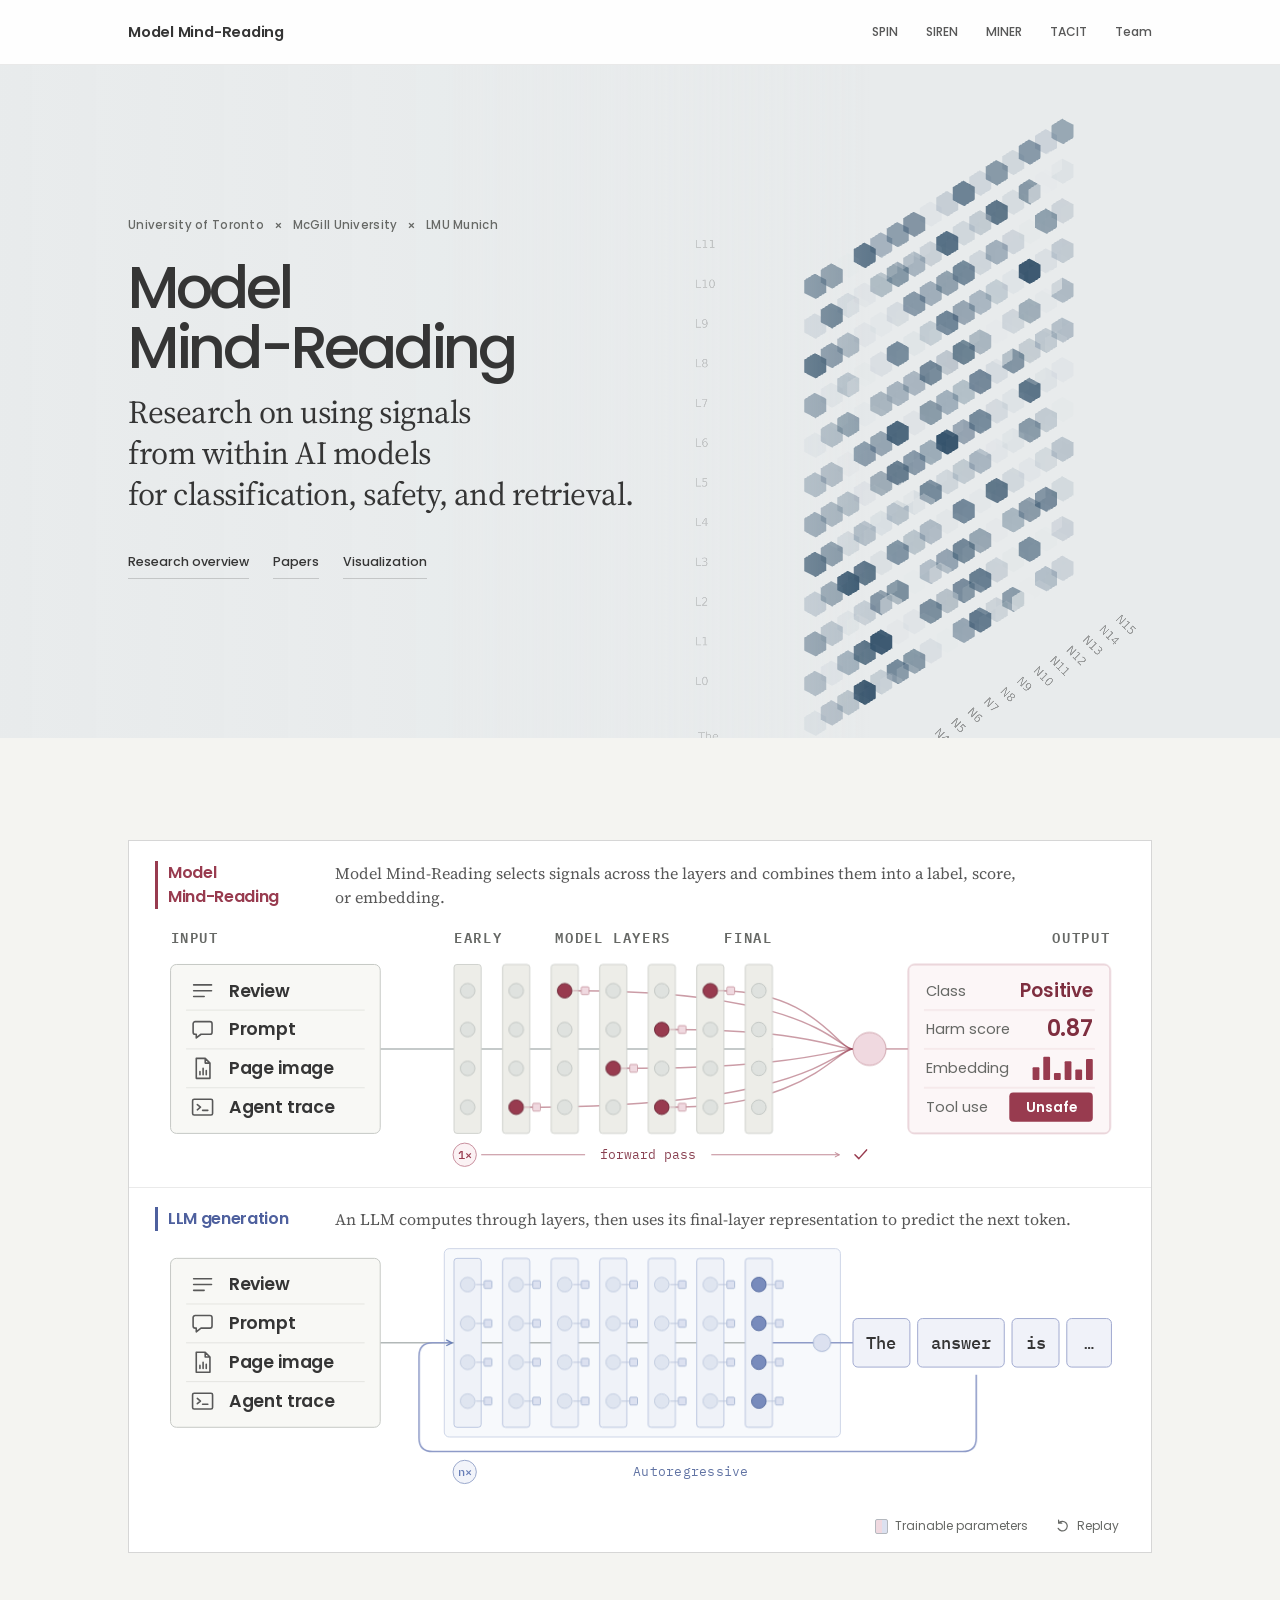
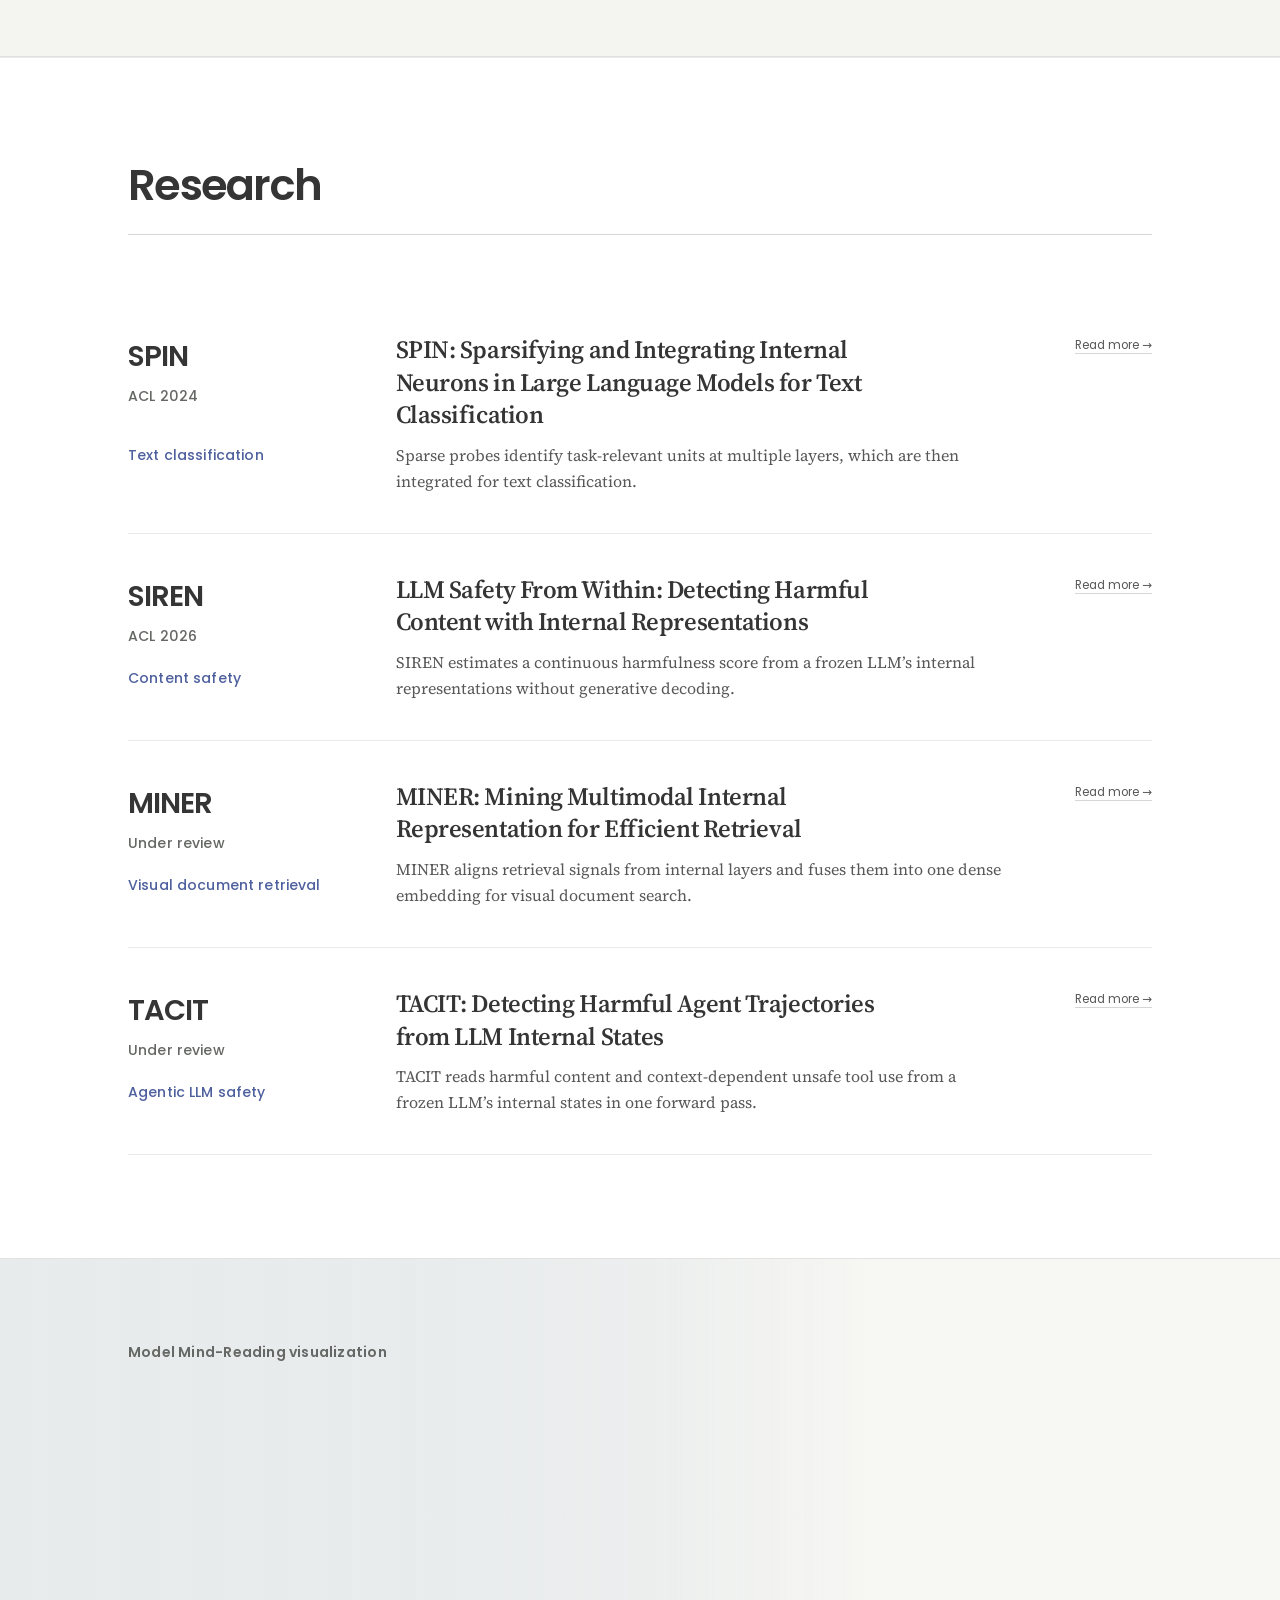
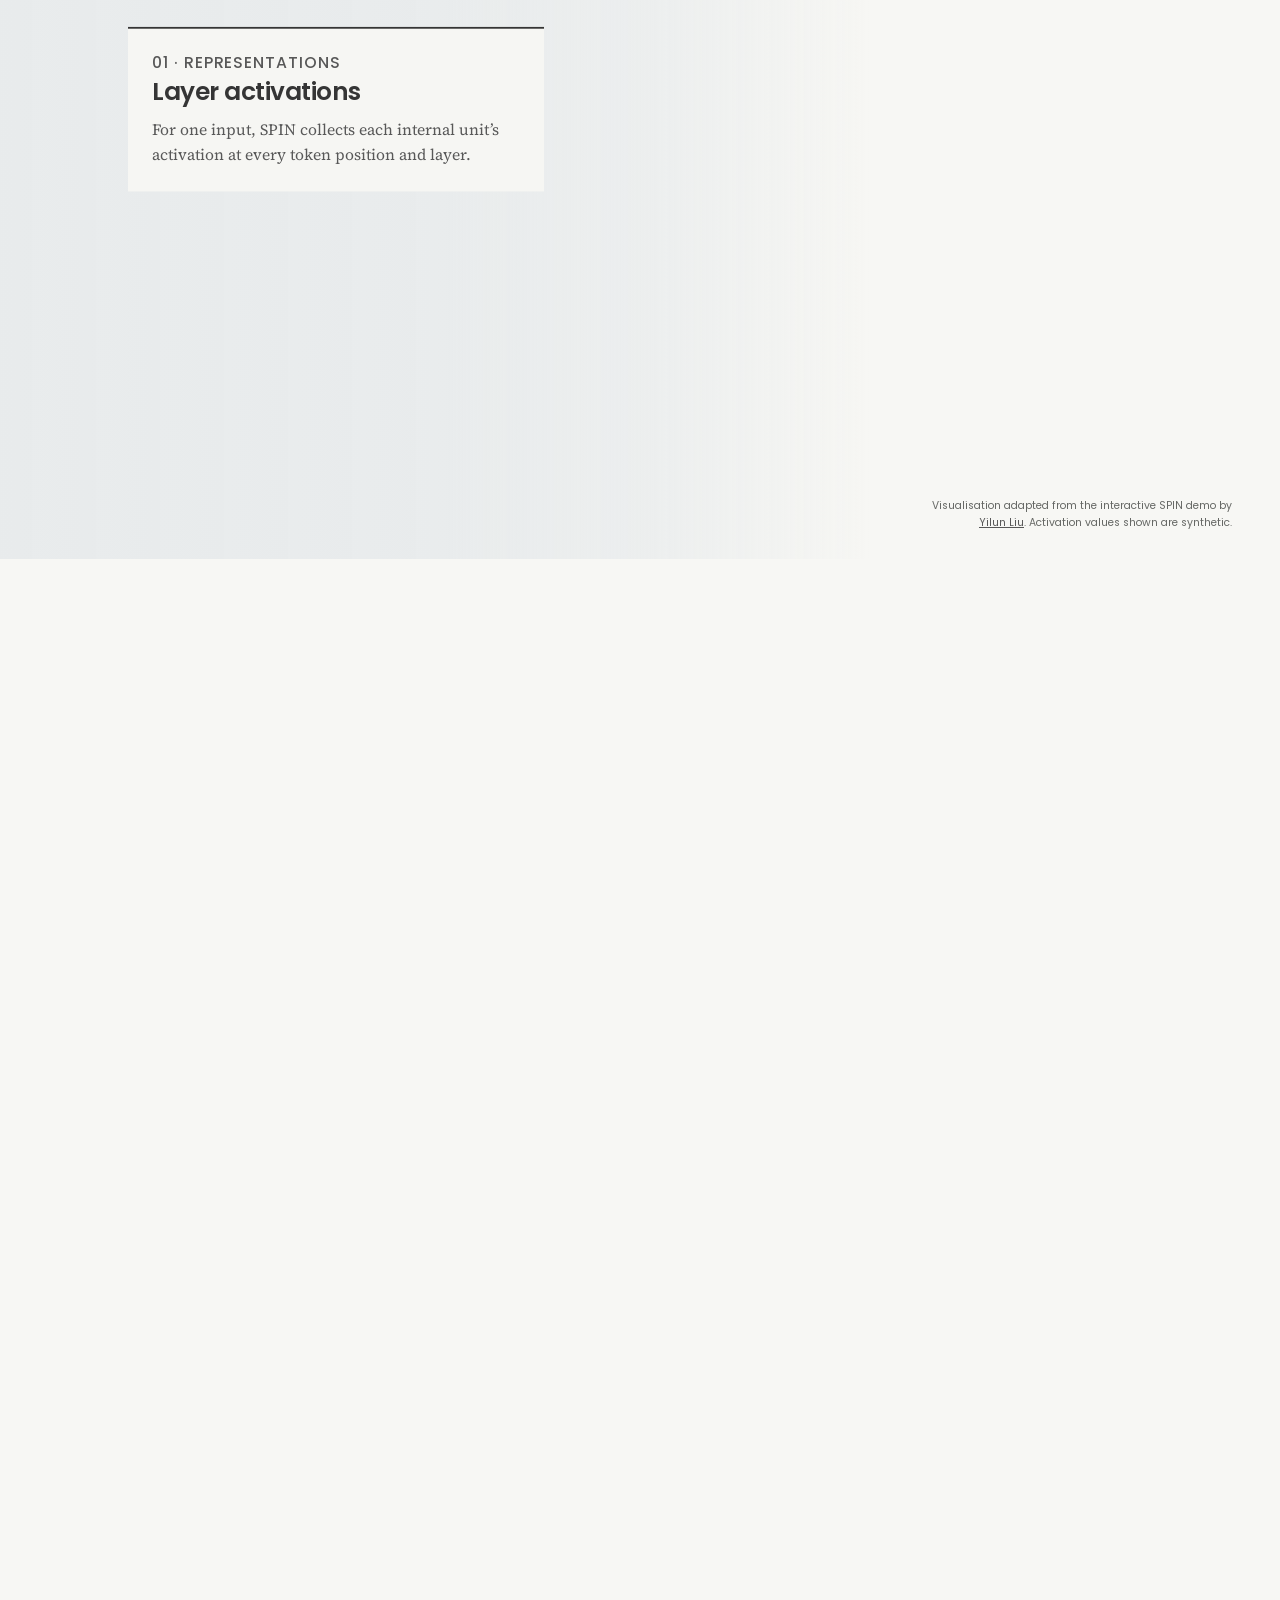
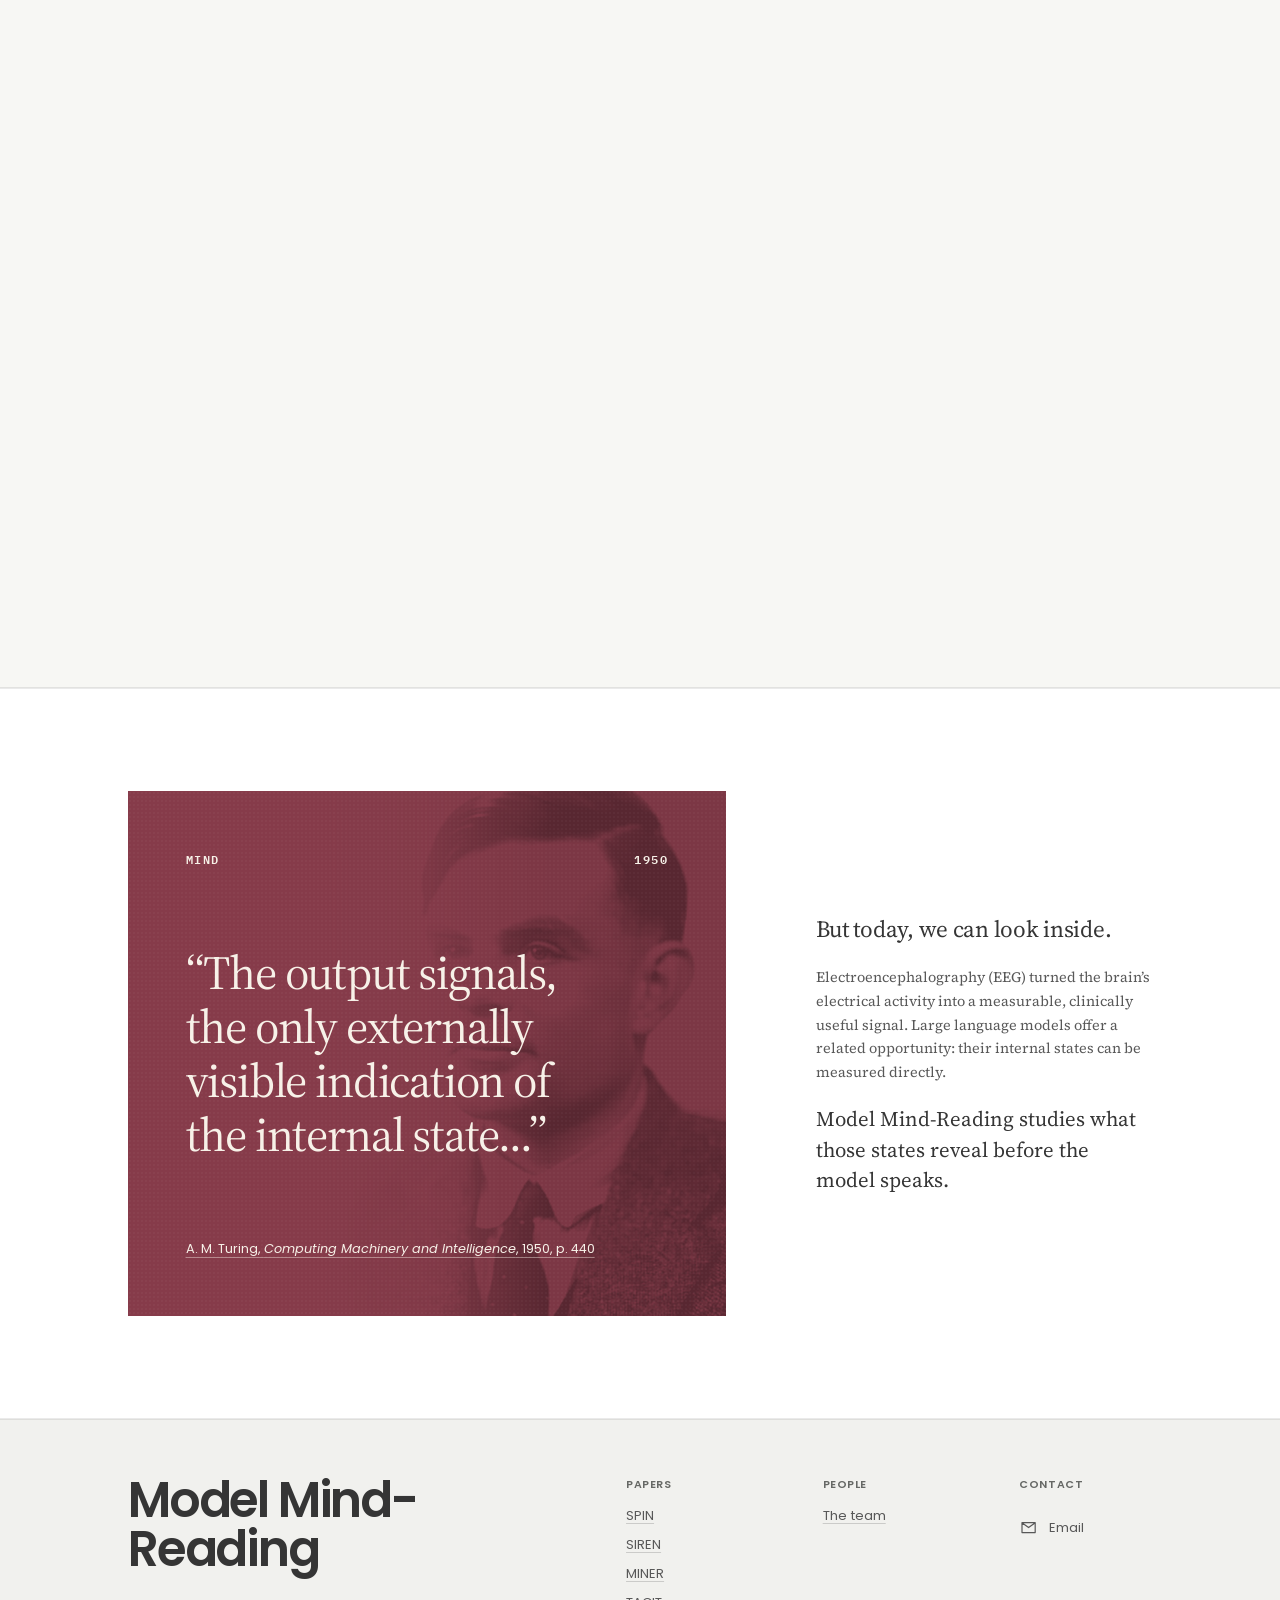
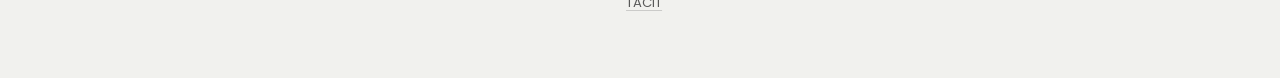
==== commit a9302fdb: "Update agent safety page for TACIT" ====
--- a/index.html
+++ b/index.html
@@ -4,20 +4,20 @@
 <meta charset="utf-8">
 <meta name="viewport" content="width=device-width, initial-scale=1">
 <title>Model Mind-Reading &middot; Research on Harnessing Model Internal States</title>
-<meta name="description" content="Model Mind-Reading (formerly SPINiverse) brings together SPIN, SIREN, MINER, and Agent-SIREN: research on internal model signals for classification, safety, and retrieval.">
+<meta name="description" content="Model Mind-Reading (formerly SPINiverse) brings together SPIN, SIREN, MINER, and TACIT: research on internal model signals for classification, safety, and retrieval.">
 <link rel="canonical" href="https://difanj0713.github.io/spin-universe/">
 <meta property="og:type" content="website">
 <meta property="og:title" content="Model Mind-Reading &middot; Research on Harnessing Model Internal States">
-<meta property="og:description" content="Model Mind-Reading (formerly SPINiverse) brings together SPIN, SIREN, MINER, and Agent-SIREN: research on internal model signals for classification, safety, and retrieval.">
+<meta property="og:description" content="Model Mind-Reading (formerly SPINiverse) brings together SPIN, SIREN, MINER, and TACIT: research on internal model signals for classification, safety, and retrieval.">
 <meta property="og:url" content="https://difanj0713.github.io/spin-universe/">
 <meta property="og:site_name" content="Model Mind-Reading">
-<meta property="og:image" content="https://difanj0713.github.io/spin-universe/assets/img/social/homepage.png?v=8">
+<meta property="og:image" content="https://difanj0713.github.io/spin-universe/assets/img/social/homepage.png?v=9">
 <meta property="og:image:type" content="image/png">
 <meta property="og:image:width" content="1200">
 <meta property="og:image:height" content="630">
 <meta property="og:image:alt" content="Model Mind-Reading: Research on Harnessing Model Internal States for classification, safety, and retrieval.">
 <meta name="twitter:card" content="summary_large_image">
-<meta name="twitter:image" content="https://difanj0713.github.io/spin-universe/assets/img/social/homepage.png?v=8">
+<meta name="twitter:image" content="https://difanj0713.github.io/spin-universe/assets/img/social/homepage.png?v=9">
 <meta name="twitter:image:alt" content="Model Mind-Reading: Research on Harnessing Model Internal States for classification, safety, and retrieval.">
 <script type="application/ld+json">
 {
@@ -32,7 +32,7 @@
         "SPINiverse",
         "SPIN Universe"
       ],
-      "description": "Model Mind-Reading (formerly SPINiverse) brings together SPIN, SIREN, MINER, and Agent-SIREN: research on internal model signals for classification, safety, and retrieval.",
+      "description": "Model Mind-Reading (formerly SPINiverse) brings together SPIN, SIREN, MINER, and TACIT: research on internal model signals for classification, safety, and retrieval.",
       "inLanguage": "en"
     },
     {
@@ -40,11 +40,11 @@
       "@id": "https://difanj0713.github.io/spin-universe/#collection",
       "url": "https://difanj0713.github.io/spin-universe/",
       "name": "Model Mind-Reading · Research on Harnessing Model Internal States",
-      "description": "Model Mind-Reading (formerly SPINiverse) brings together SPIN, SIREN, MINER, and Agent-SIREN: research on internal model signals for classification, safety, and retrieval.",
+      "description": "Model Mind-Reading (formerly SPINiverse) brings together SPIN, SIREN, MINER, and TACIT: research on internal model signals for classification, safety, and retrieval.",
       "inLanguage": "en",
       "primaryImageOfPage": {
         "@type": "ImageObject",
-        "url": "https://difanj0713.github.io/spin-universe/assets/img/social/homepage.png?v=8",
+        "url": "https://difanj0713.github.io/spin-universe/assets/img/social/homepage.png?v=9",
         "width": 1200,
         "height": 630
       },
@@ -62,7 +62,7 @@
           "@id": "https://difanj0713.github.io/spin-universe/miner/#paper"
         },
         {
-          "@id": "https://difanj0713.github.io/spin-universe/agent-siren/#paper"
+          "@id": "https://difanj0713.github.io/spin-universe/tacit/#paper"
         }
       ],
       "isPartOf": {
@@ -105,10 +105,10 @@
         {
           "@type": "ListItem",
           "position": 4,
-          "name": "Agent-SIREN",
-          "url": "https://difanj0713.github.io/spin-universe/agent-siren/",
+          "name": "TACIT",
+          "url": "https://difanj0713.github.io/spin-universe/tacit/",
           "item": {
-            "@id": "https://difanj0713.github.io/spin-universe/agent-siren/#paper"
+            "@id": "https://difanj0713.github.io/spin-universe/tacit/#paper"
           }
         }
       ]
@@ -131,7 +131,7 @@
 }
 </script>
 <meta name="twitter:title" content="Model Mind-Reading · Research on Harnessing Model Internal States">
-<meta name="twitter:description" content="Model Mind-Reading (formerly SPINiverse) brings together SPIN, SIREN, MINER, and Agent-SIREN: research on internal model signals for classification, safety, and retrieval.">
+<meta name="twitter:description" content="Model Mind-Reading (formerly SPINiverse) brings together SPIN, SIREN, MINER, and TACIT: research on internal model signals for classification, safety, and retrieval.">
 <meta name="application-name" content="Model Mind-Reading">
 <meta name="apple-mobile-web-app-title" content="Model Mind-Reading">
 <meta name="theme-color" content="#f7f7f4">
@@ -156,7 +156,7 @@
         <li><a href="spin/">SPIN</a></li>
         <li><a href="siren/">SIREN</a></li>
         <li><a href="miner/">MINER</a></li>
-        <li><a href="agent-siren/">Agent-SIREN</a></li>
+        <li><a href="tacit/">TACIT</a></li>
         <li><a href="team/">Team</a></li>
       </ul>
     </div>
@@ -246,15 +246,15 @@
         <span class="card-go">Read more &rarr;</span>
       </a>
 
-      <a class="card" href="agent-siren/">
+      <a class="card" href="tacit/">
         <div class="card-top">
-          <span class="card-name">Agent&#8209;SIREN</span>
+          <span class="card-name">TACIT</span>
           <span class="card-venue">Under review</span>
         </div>
         <p class="card-domain">Agentic LLM safety</p>
         <div class="card-copy">
-          <h3>Detecting Harmful Agent Trajectories from LLM Internal Representations</h3>
-          <p class="card-thesis">Agent-SIREN selects sparse representations across the model&rsquo;s layers and combines them to detect harmful content and context-dependent unsafe tool use in agent trajectories.</p>
+          <h3>TACIT: Detecting Harmful Agent Trajectories from LLM Internal States</h3>
+          <p class="card-thesis">TACIT reads harmful content and context-dependent unsafe tool use from a frozen LLM&rsquo;s internal states in one forward pass.</p>
         </div>
         <span class="card-go">Read more &rarr;</span>
       </a>
@@ -353,7 +353,7 @@
         <li><a href="spin/">SPIN</a></li>
         <li><a href="siren/">SIREN</a></li>
         <li><a href="miner/">MINER</a></li>
-        <li><a href="agent-siren/">Agent-SIREN</a></li>
+        <li><a href="tacit/">TACIT</a></li>
       </ul>
     </div>
     <div>
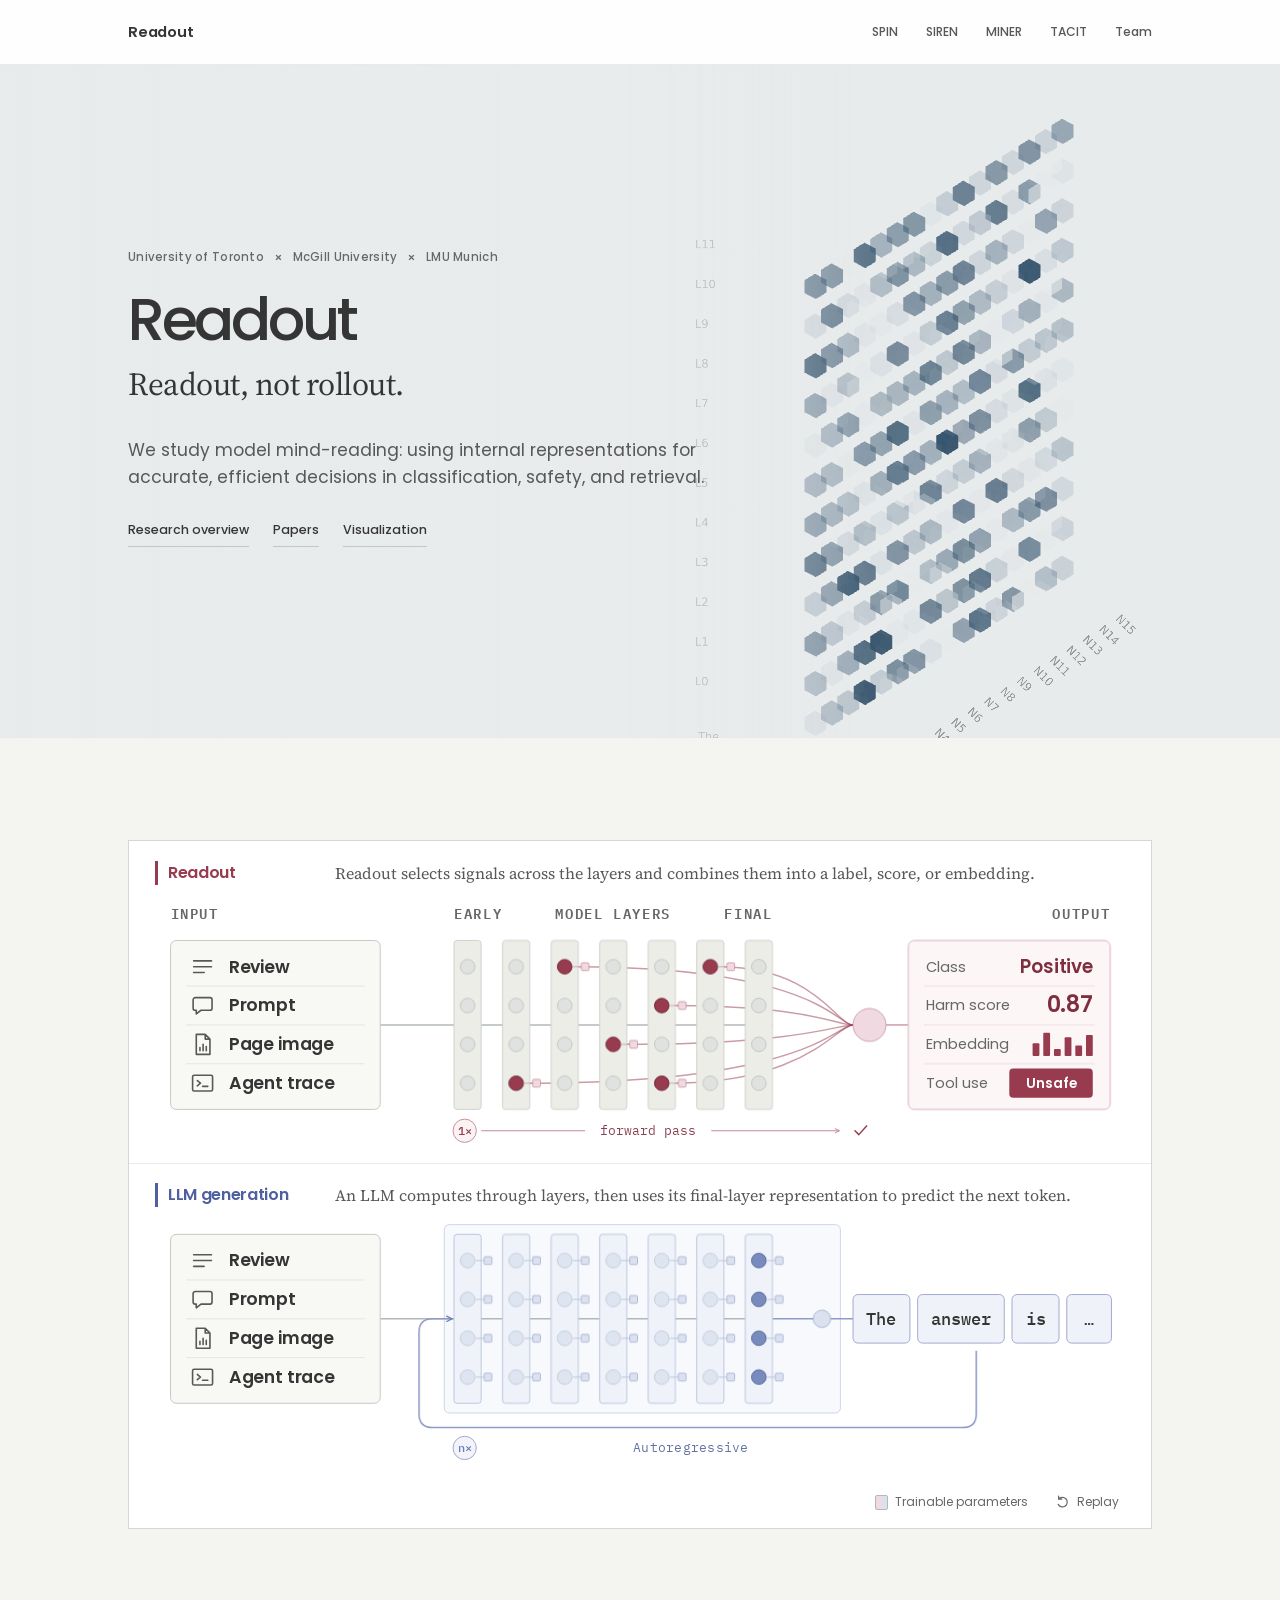
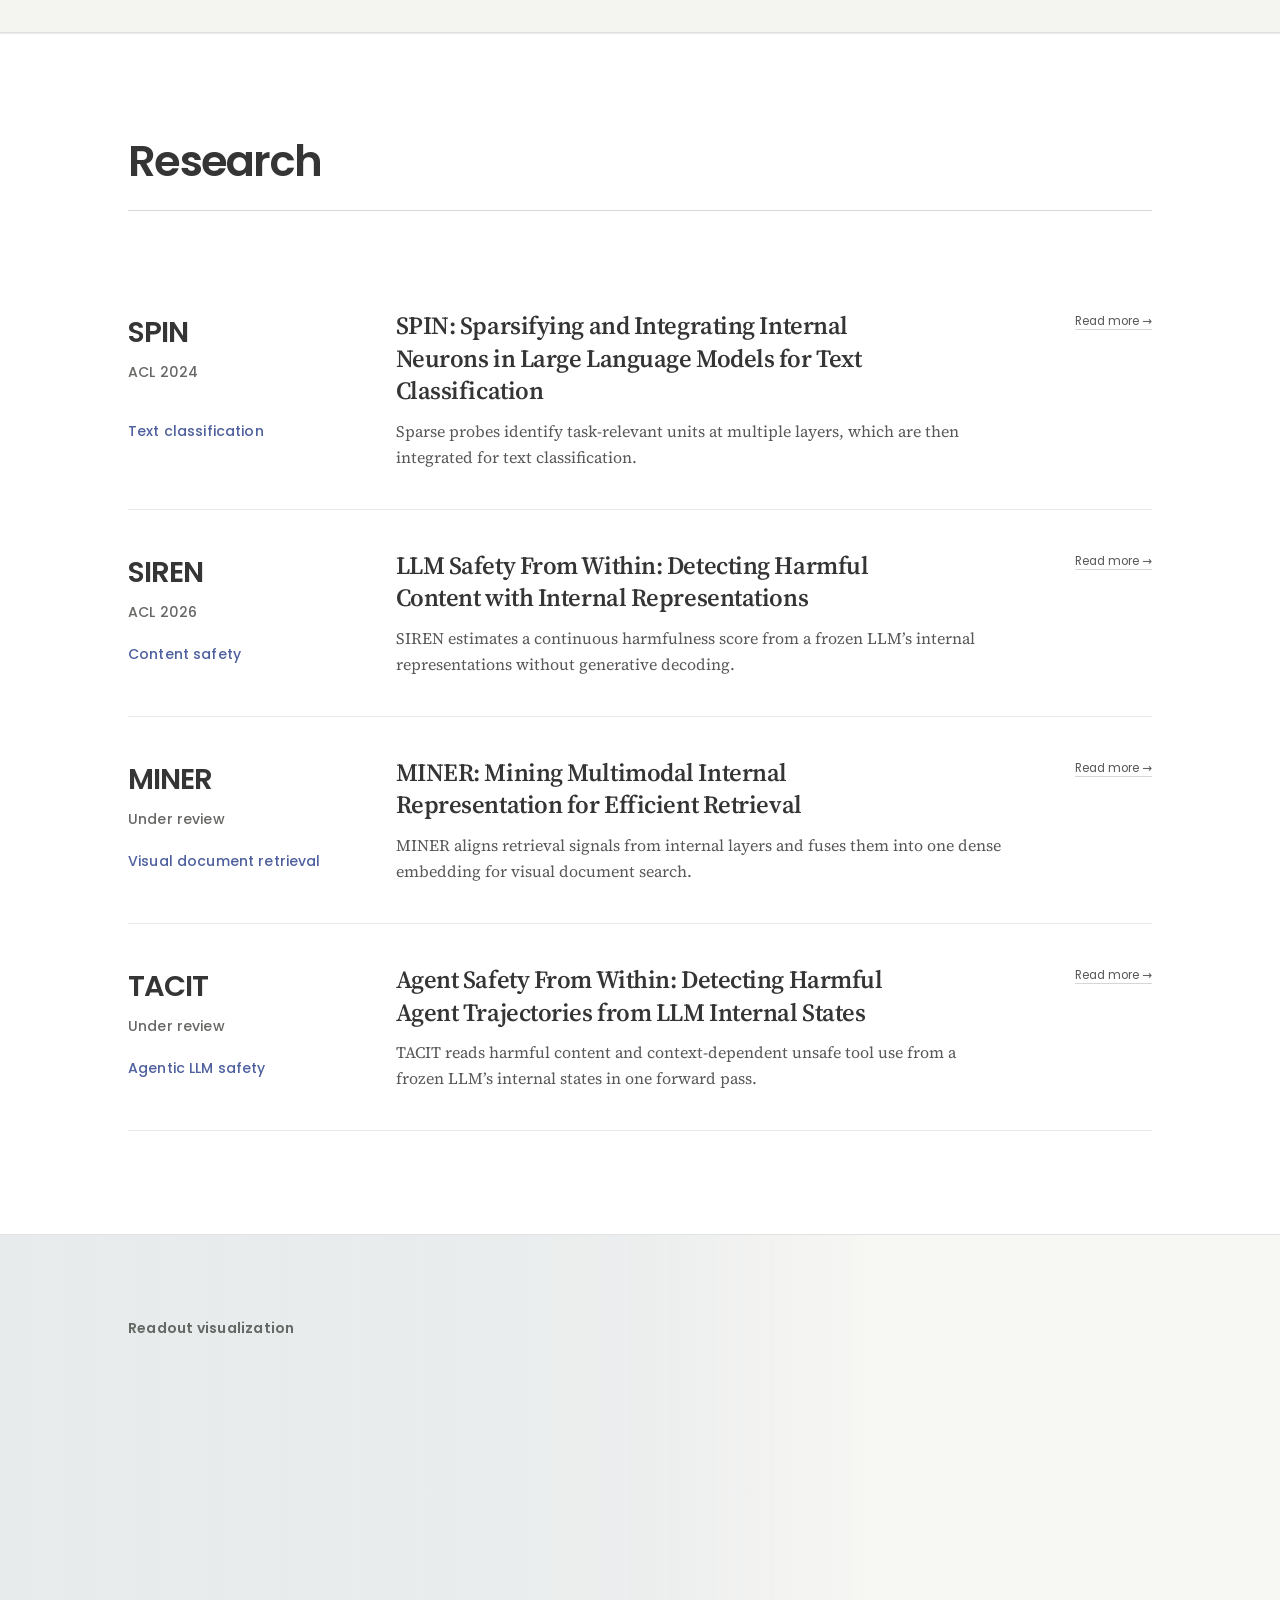
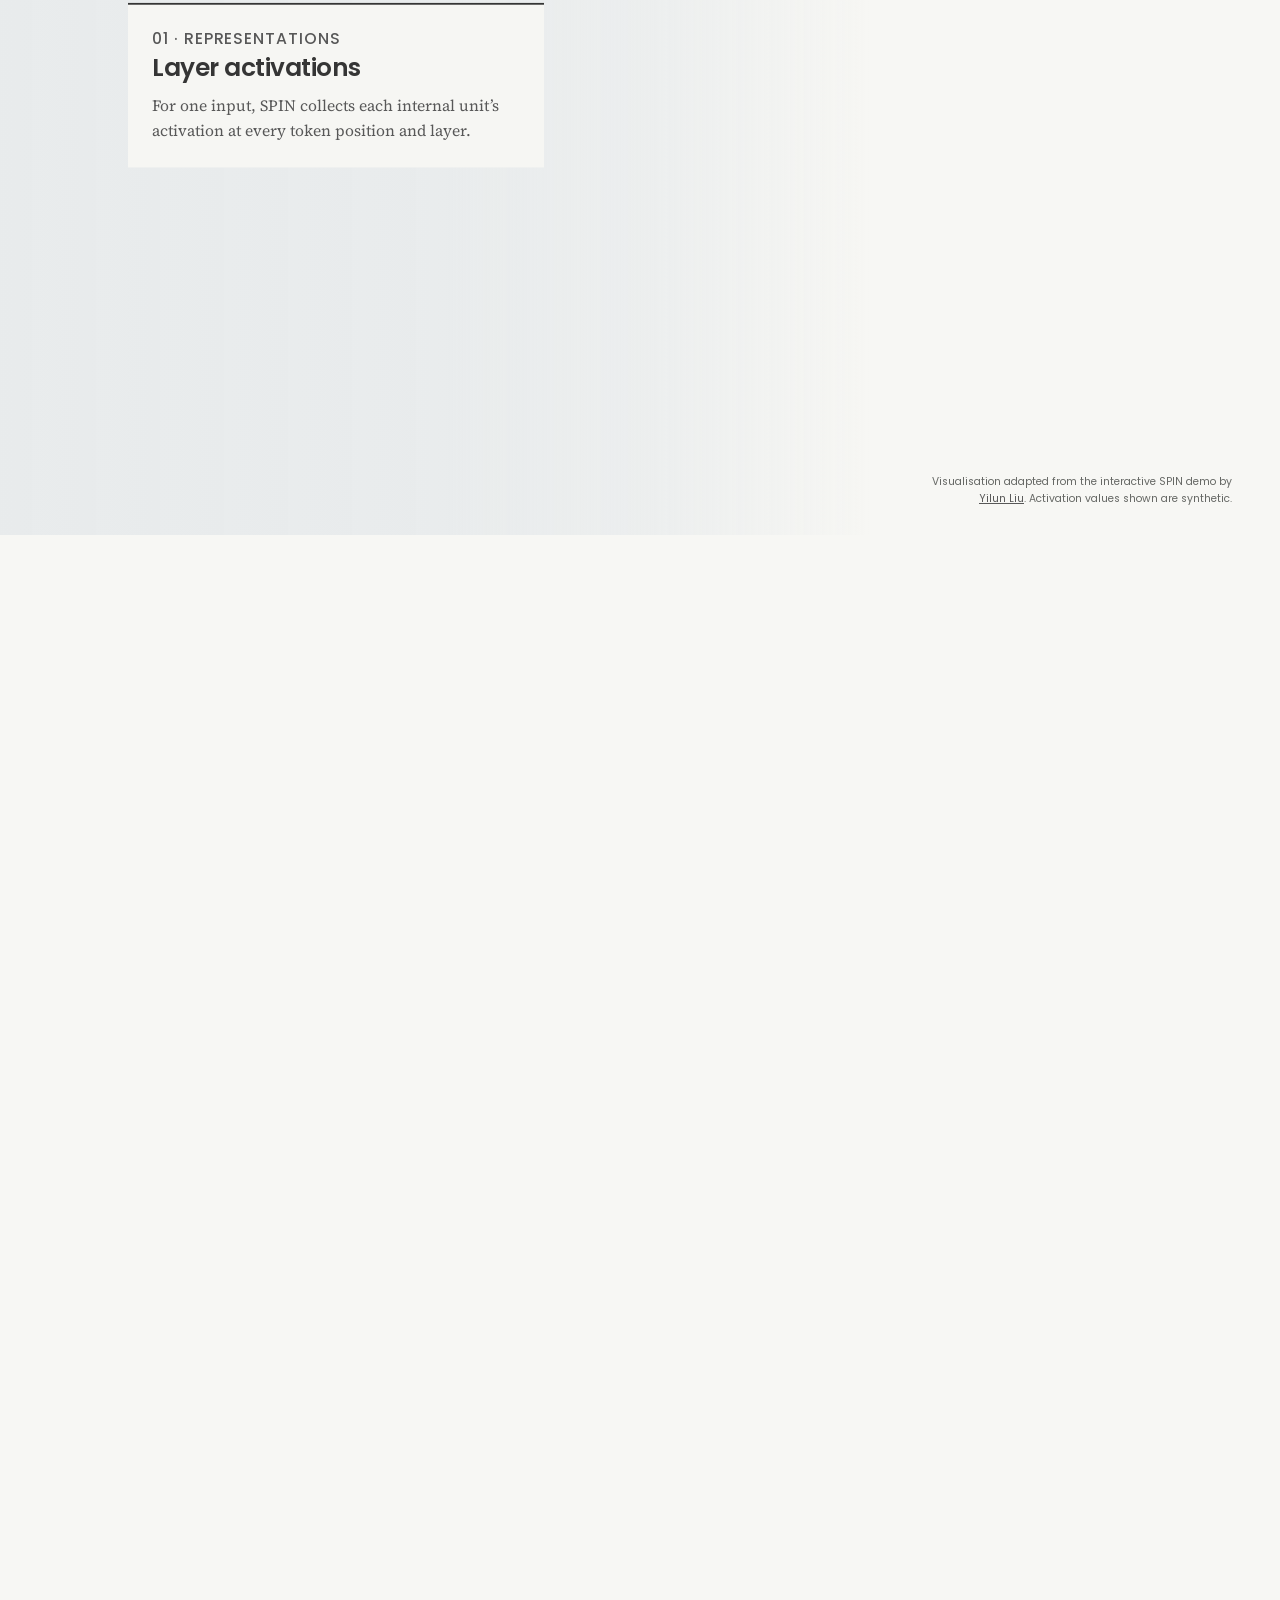
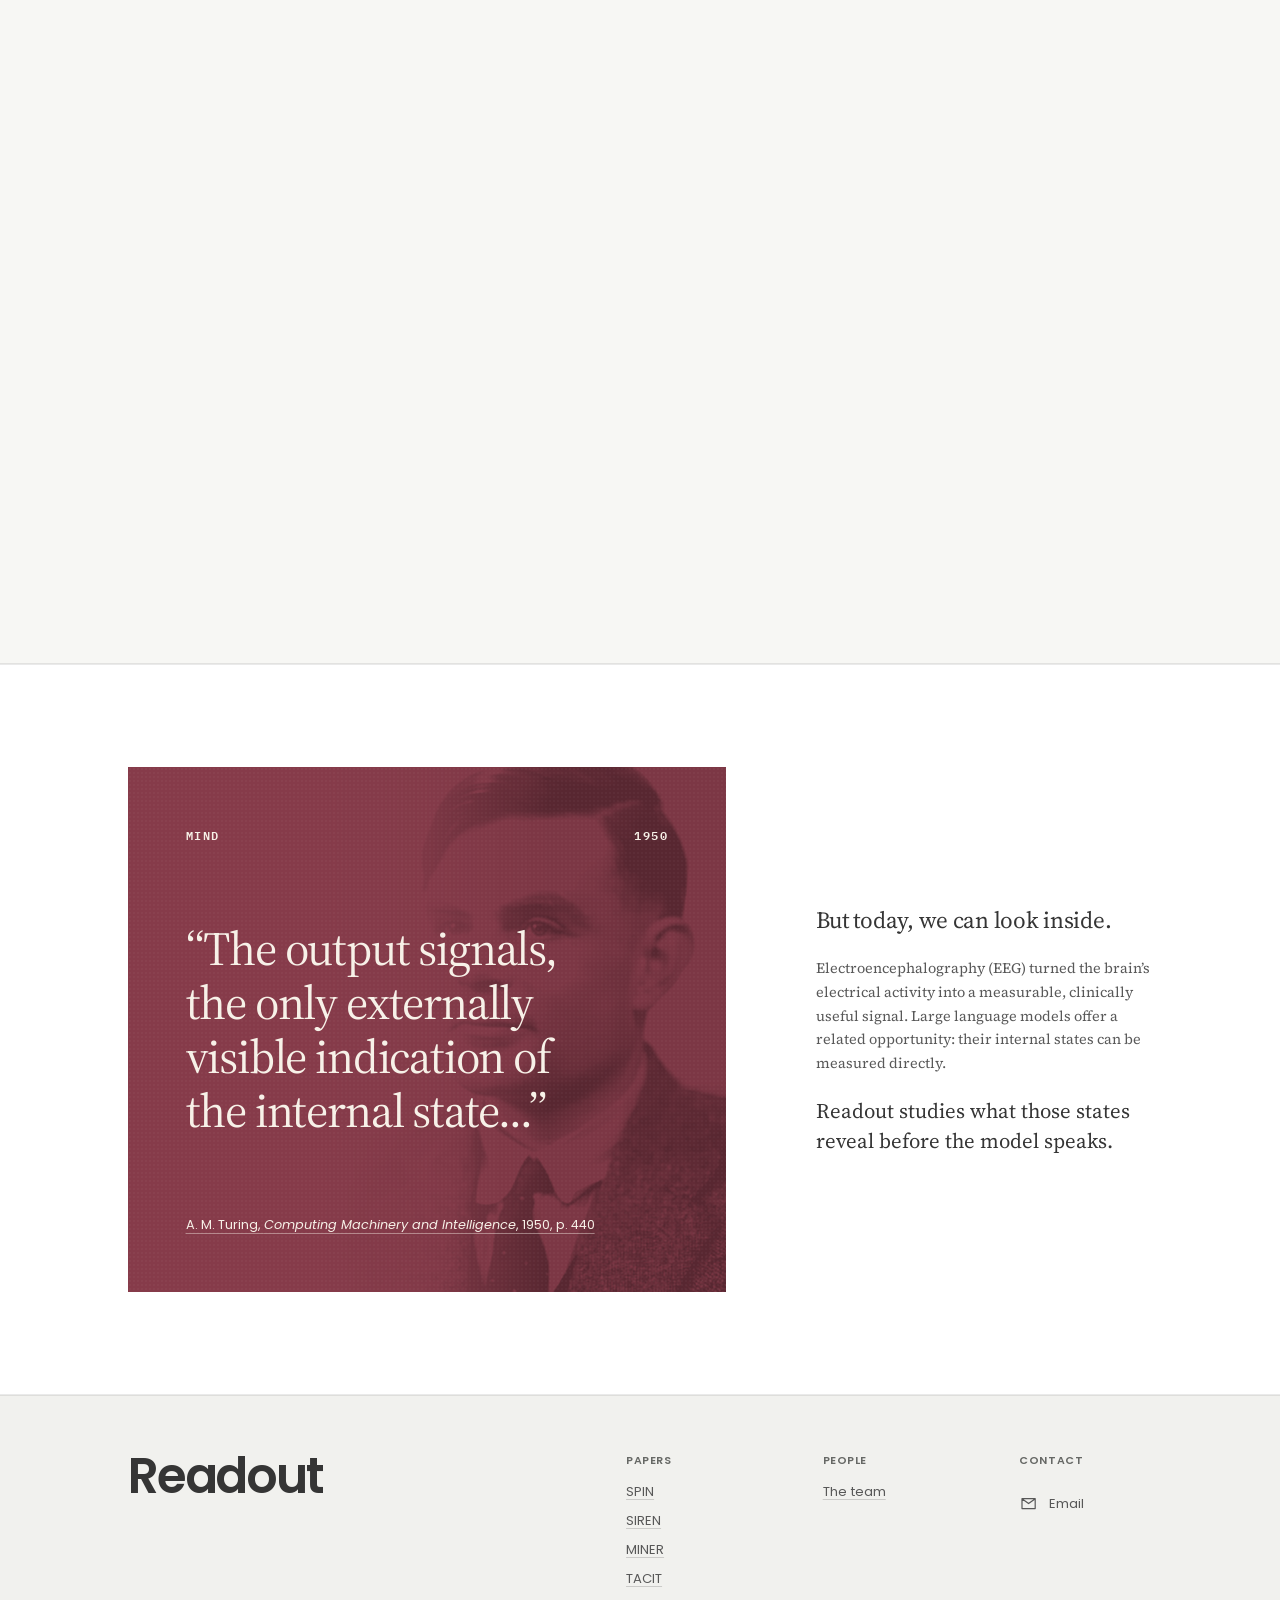
==== commit 5cdd3167: "Rename research program to Readout and update agent safety paper title" ====
--- a/index.html
+++ b/index.html
@@ -3,22 +3,22 @@
 <head>
 <meta charset="utf-8">
 <meta name="viewport" content="width=device-width, initial-scale=1">
-<title>Model Mind-Reading &middot; Research on Harnessing Model Internal States</title>
-<meta name="description" content="Model Mind-Reading (formerly SPINiverse) brings together SPIN, SIREN, MINER, and TACIT: research on internal model signals for classification, safety, and retrieval.">
+<title>Readout &middot; Research on Harnessing Model Internal States</title>
+<meta name="description" content="Readout studies model mind-reading: using internal representations for classification, safety, and retrieval. Explore SPIN, SIREN, MINER, and TACIT.">
 <link rel="canonical" href="https://difanj0713.github.io/spin-universe/">
 <meta property="og:type" content="website">
-<meta property="og:title" content="Model Mind-Reading &middot; Research on Harnessing Model Internal States">
-<meta property="og:description" content="Model Mind-Reading (formerly SPINiverse) brings together SPIN, SIREN, MINER, and TACIT: research on internal model signals for classification, safety, and retrieval.">
+<meta property="og:title" content="Readout &middot; Research on Harnessing Model Internal States">
+<meta property="og:description" content="Readout studies model mind-reading: using internal representations for classification, safety, and retrieval. Explore SPIN, SIREN, MINER, and TACIT.">
 <meta property="og:url" content="https://difanj0713.github.io/spin-universe/">
-<meta property="og:site_name" content="Model Mind-Reading">
-<meta property="og:image" content="https://difanj0713.github.io/spin-universe/assets/img/social/homepage.png?v=9">
+<meta property="og:site_name" content="Readout">
+<meta property="og:image" content="https://difanj0713.github.io/spin-universe/assets/img/social/homepage.png?v=11">
 <meta property="og:image:type" content="image/png">
 <meta property="og:image:width" content="1200">
 <meta property="og:image:height" content="630">
-<meta property="og:image:alt" content="Model Mind-Reading: Research on Harnessing Model Internal States for classification, safety, and retrieval.">
+<meta property="og:image:alt" content="Readout: Research on Harnessing Model Internal States for classification, safety, and retrieval.">
 <meta name="twitter:card" content="summary_large_image">
-<meta name="twitter:image" content="https://difanj0713.github.io/spin-universe/assets/img/social/homepage.png?v=9">
-<meta name="twitter:image:alt" content="Model Mind-Reading: Research on Harnessing Model Internal States for classification, safety, and retrieval.">
+<meta name="twitter:image" content="https://difanj0713.github.io/spin-universe/assets/img/social/homepage.png?v=11">
+<meta name="twitter:image:alt" content="Readout: Research on Harnessing Model Internal States for classification, safety, and retrieval.">
 <script type="application/ld+json">
 {
   "@context": "https://schema.org",
@@ -27,24 +27,25 @@
       "@type": "WebSite",
       "@id": "https://difanj0713.github.io/spin-universe/#website",
       "url": "https://difanj0713.github.io/spin-universe/",
-      "name": "Model Mind-Reading",
+      "name": "Readout",
       "alternateName": [
+        "Model Mind-Reading",
         "SPINiverse",
         "SPIN Universe"
       ],
-      "description": "Model Mind-Reading (formerly SPINiverse) brings together SPIN, SIREN, MINER, and TACIT: research on internal model signals for classification, safety, and retrieval.",
+      "description": "Readout studies model mind-reading: using internal representations for classification, safety, and retrieval. Explore SPIN, SIREN, MINER, and TACIT.",
       "inLanguage": "en"
     },
     {
       "@type": "CollectionPage",
       "@id": "https://difanj0713.github.io/spin-universe/#collection",
       "url": "https://difanj0713.github.io/spin-universe/",
-      "name": "Model Mind-Reading · Research on Harnessing Model Internal States",
-      "description": "Model Mind-Reading (formerly SPINiverse) brings together SPIN, SIREN, MINER, and TACIT: research on internal model signals for classification, safety, and retrieval.",
+      "name": "Readout · Research on Harnessing Model Internal States",
+      "description": "Readout studies model mind-reading: using internal representations for classification, safety, and retrieval. Explore SPIN, SIREN, MINER, and TACIT.",
       "inLanguage": "en",
       "primaryImageOfPage": {
         "@type": "ImageObject",
-        "url": "https://difanj0713.github.io/spin-universe/assets/img/social/homepage.png?v=9",
+        "url": "https://difanj0713.github.io/spin-universe/assets/img/social/homepage.png?v=11",
         "width": 1200,
         "height": 630
       },
@@ -72,7 +73,7 @@
     {
       "@type": "ItemList",
       "@id": "https://difanj0713.github.io/spin-universe/#projects",
-      "name": "Model Mind-Reading projects",
+      "name": "Readout projects",
       "numberOfItems": 4,
       "itemListElement": [
         {
@@ -130,10 +131,10 @@
   }
 }
 </script>
-<meta name="twitter:title" content="Model Mind-Reading · Research on Harnessing Model Internal States">
-<meta name="twitter:description" content="Model Mind-Reading (formerly SPINiverse) brings together SPIN, SIREN, MINER, and TACIT: research on internal model signals for classification, safety, and retrieval.">
-<meta name="application-name" content="Model Mind-Reading">
-<meta name="apple-mobile-web-app-title" content="Model Mind-Reading">
+<meta name="twitter:title" content="Readout · Research on Harnessing Model Internal States">
+<meta name="twitter:description" content="Readout studies model mind-reading: using internal representations for classification, safety, and retrieval. Explore SPIN, SIREN, MINER, and TACIT.">
+<meta name="application-name" content="Readout">
+<meta name="apple-mobile-web-app-title" content="Readout">
 <meta name="theme-color" content="#f7f7f4">
 <meta name="robots" content="index, follow, max-image-preview:large">
 <link rel="icon" href="/spin-universe/assets/img/favicon-48x48.png?v=4" type="image/png" sizes="48x48">
@@ -151,7 +152,7 @@
 <header class="layer">
   <nav class="nav">
     <div class="shell nav-inner">
-      <a class="nav-mark" href="./">Model Mind-Reading</a>
+      <a class="nav-mark" href="./">Readout</a>
       <ul class="nav-links">
         <li><a href="spin/">SPIN</a></li>
         <li><a href="siren/">SIREN</a></li>
@@ -167,8 +168,9 @@
     <div class="shell">
      <div class="hero-copy">
       <p class="eyebrow collaboration"><span class="institution">University of Toronto</span><span class="collab-mark">&times;</span><span class="institution">McGill University</span><span class="collab-mark">&times;</span><span class="institution">LMU Munich</span></p>
-      <h1 class="title"><span class="title-line">Model</span> <span class="title-line">Mind-Reading</span></h1>
-      <p class="lede">Research on using signals from within AI models<br><em class="lede-line">for classification, safety, and retrieval.</em></p>
+      <h1 class="title"><span class="title-line">Readout</span></h1>
+      <p class="lede">Readout, not rollout.</p>
+      <p class="hero-promise">We study model mind-reading: using internal representations for accurate, efficient decisions in classification, safety, and retrieval.</p>
       <div class="cta-row">
         <a class="btn btn-primary" href="#overview">Research overview</a>
         <a class="btn btn-ghost" href="#papers">Papers</a>
@@ -187,8 +189,8 @@
     <h2 id="overview-title" class="visually-hidden">Research overview</h2>
     <div class="cost-study-demo" data-study="combined">
       <div class="overview-comparison" data-overview-mode="spin">
-        <div class="overview-bar"><h3 class="overview-name">Model <span>Mind-Reading</span></h3><p class="overview-caption">Model Mind-Reading selects signals across the layers and combines them into a label, score, or embedding.</p></div>
-        <div class="overview-board"><svg id="combined-spin" class="overview-svg" role="img" aria-labelledby="combined-spinTitle combined-spinDesc"><title id="combined-spinTitle">Model Mind-Reading</title><desc id="combined-spinDesc">Model Mind-Reading selects signals across the layers and combines them into a label, score, or embedding.</desc></svg></div>
+        <div class="overview-bar"><h3 class="overview-name">Readout</h3><p class="overview-caption">Readout selects signals across the layers and combines them into a label, score, or embedding.</p></div>
+        <div class="overview-board"><svg id="combined-spin" class="overview-svg" role="img" aria-labelledby="combined-spinTitle combined-spinDesc"><title id="combined-spinTitle">Readout</title><desc id="combined-spinDesc">Readout selects signals across the layers and combines them into a label, score, or embedding.</desc></svg></div>
       </div>
       <div class="overview-comparison" data-overview-mode="llm">
         <div class="overview-bar"><h3 class="overview-name">LLM generation</h3><p class="overview-caption">An LLM computes through layers, then uses its final-layer representation to predict the next token.</p></div>
@@ -253,7 +255,7 @@
         </div>
         <p class="card-domain">Agentic LLM safety</p>
         <div class="card-copy">
-          <h3>TACIT: Detecting Harmful Agent Trajectories from LLM Internal States</h3>
+          <h3>Agent Safety From Within: Detecting Harmful Agent Trajectories from LLM Internal States</h3>
           <p class="card-thesis">TACIT reads harmful content and context-dependent unsafe tool use from a frozen LLM&rsquo;s internal states in one forward pass.</p>
         </div>
         <span class="card-go">Read more &rarr;</span>
@@ -266,7 +268,7 @@
 <section id="stage" class="layer" aria-labelledby="stage-title">
   <div class="pin">
     <div class="shell stage-label-wrap">
-      <h2 id="stage-title" class="stage-label">Model Mind-Reading visualization</h2>
+      <h2 id="stage-title" class="stage-label">Readout visualization</h2>
     </div>
     <div class="viz-drag-zone stage-viz-drag-zone" data-viz-drag aria-hidden="true"></div>
     <div class="panels">
@@ -336,7 +338,7 @@
     <div class="rq-copy">
       <p class="rq-lede">But today, we can look inside.</p>
       <p class="rq-context">Electroencephalography (EEG) turned the brain&rsquo;s electrical activity into a measurable, clinically useful signal. Large language models offer a related opportunity: their internal states can be measured directly.</p>
-      <p class="rq-close">Model Mind-Reading studies what those states reveal before the model speaks.</p>
+      <p class="rq-close">Readout studies what those states reveal before the model speaks.</p>
     </div>
   </div>
 </section>
@@ -345,7 +347,7 @@
 <footer class="layer solid foot">
   <div class="shell foot-grid">
     <div class="foot-brand">
-      <h4>Model Mind-Reading</h4>
+      <h4>Readout</h4>
     </div>
     <div>
       <h4>Papers</h4>
@@ -375,6 +377,6 @@
 </main>
 
 <script type="module" src="assets/js/site.js?v=11"></script>
-<script type="module" src="assets/js/overview-study.js?v=12"></script>
+<script type="module" src="assets/js/overview-study.js?v=13"></script>
 </body>
 </html>
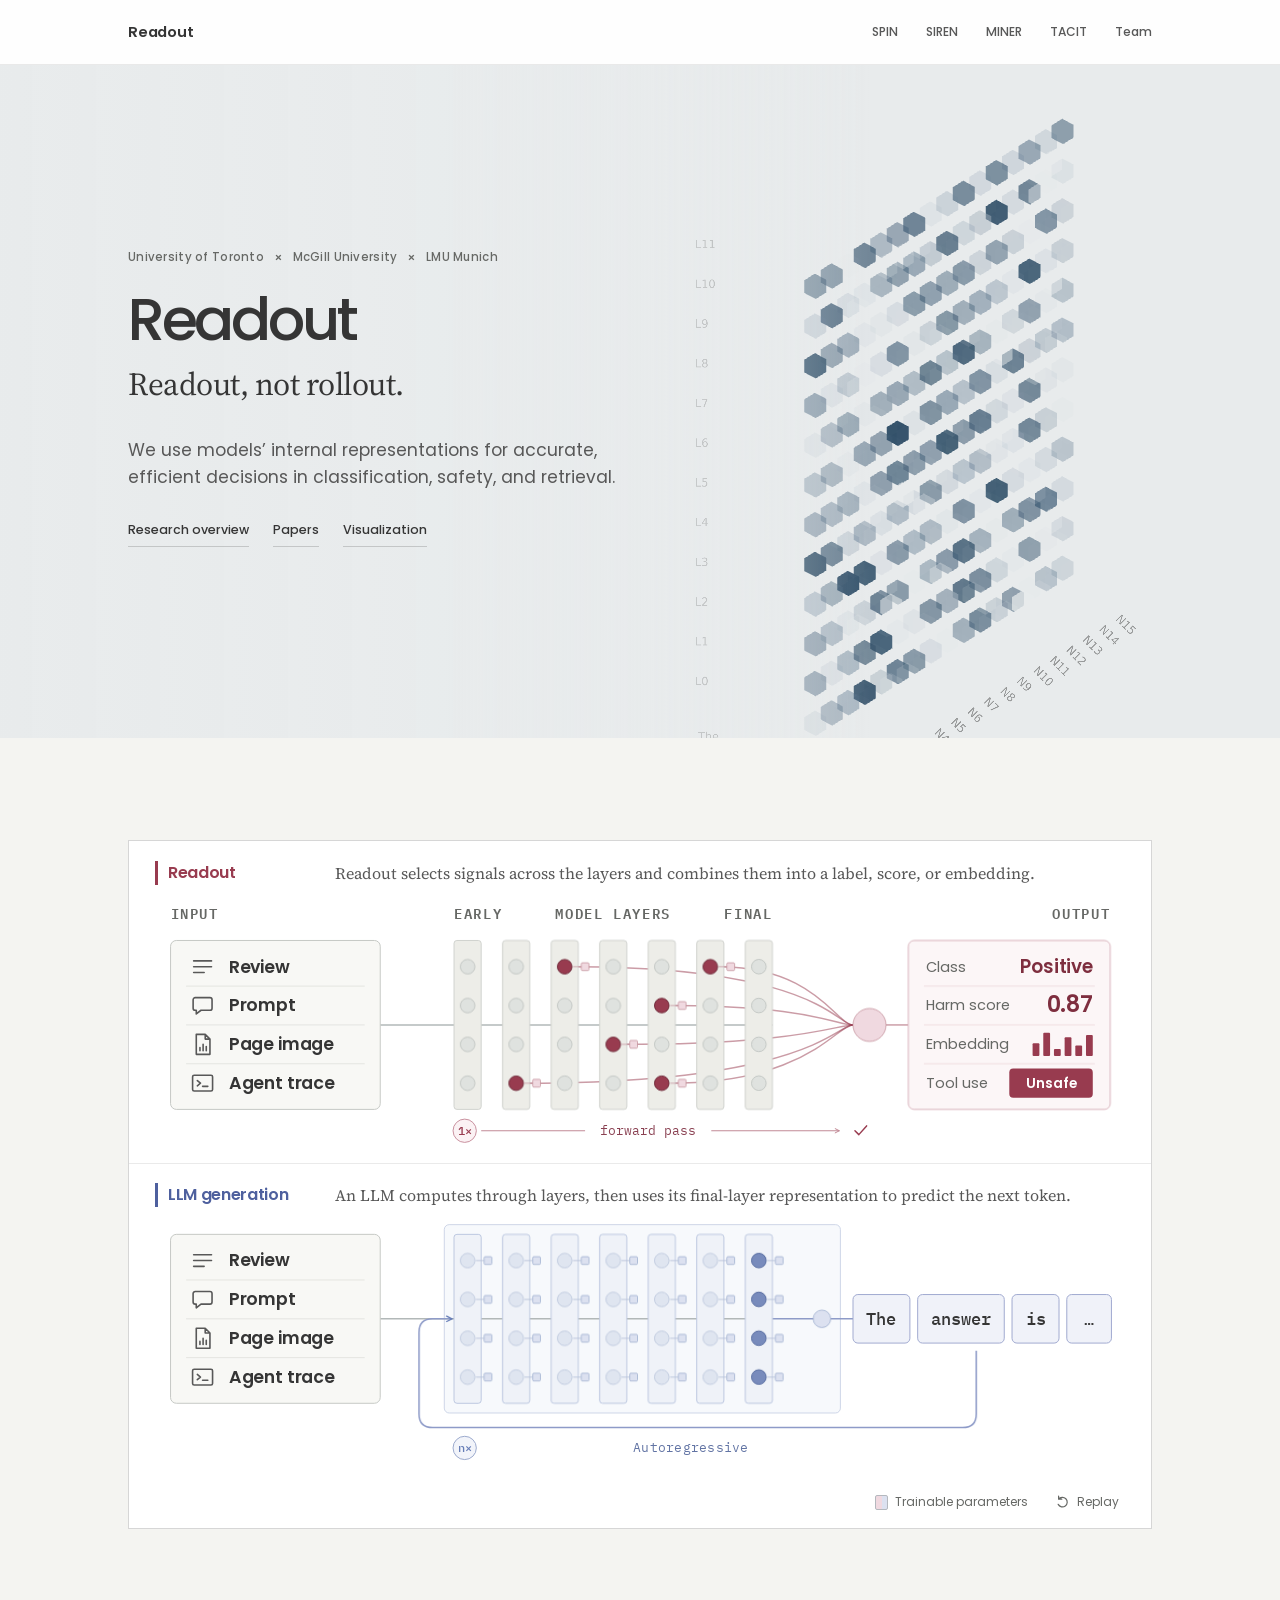
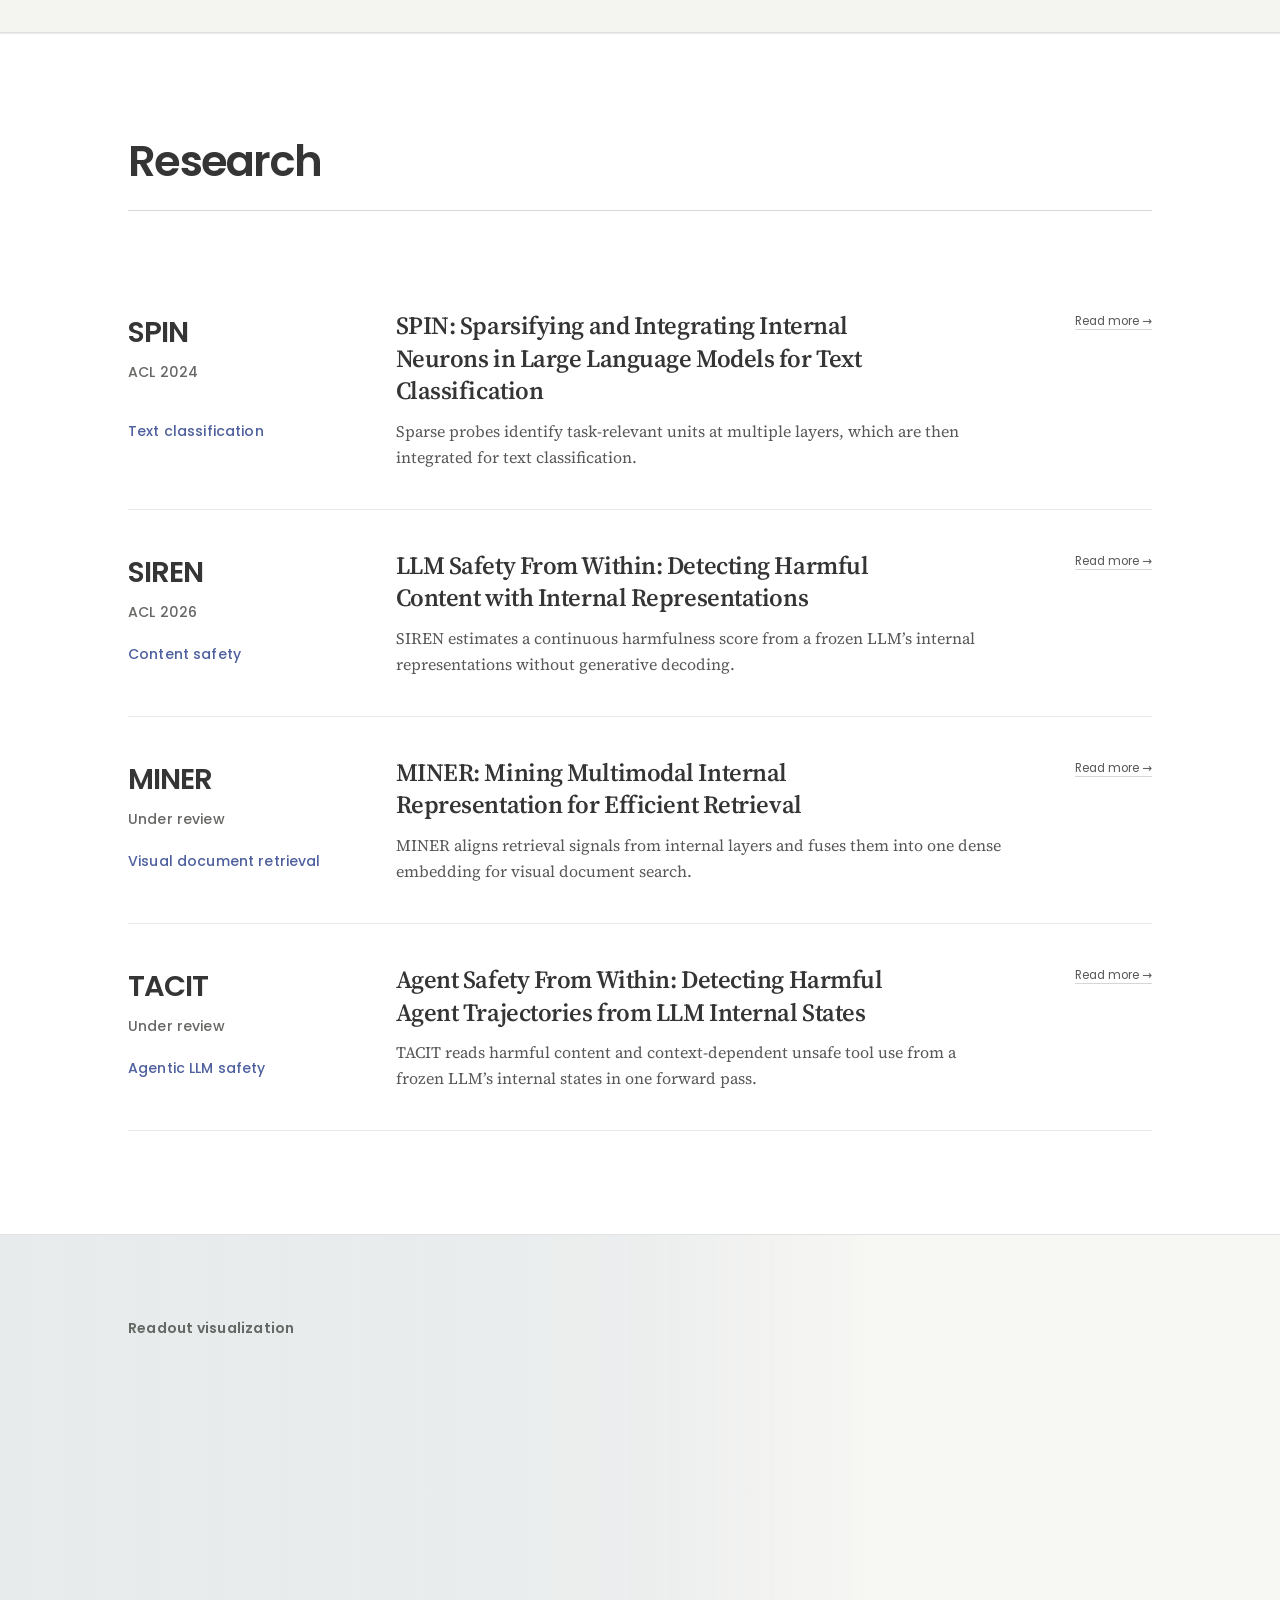
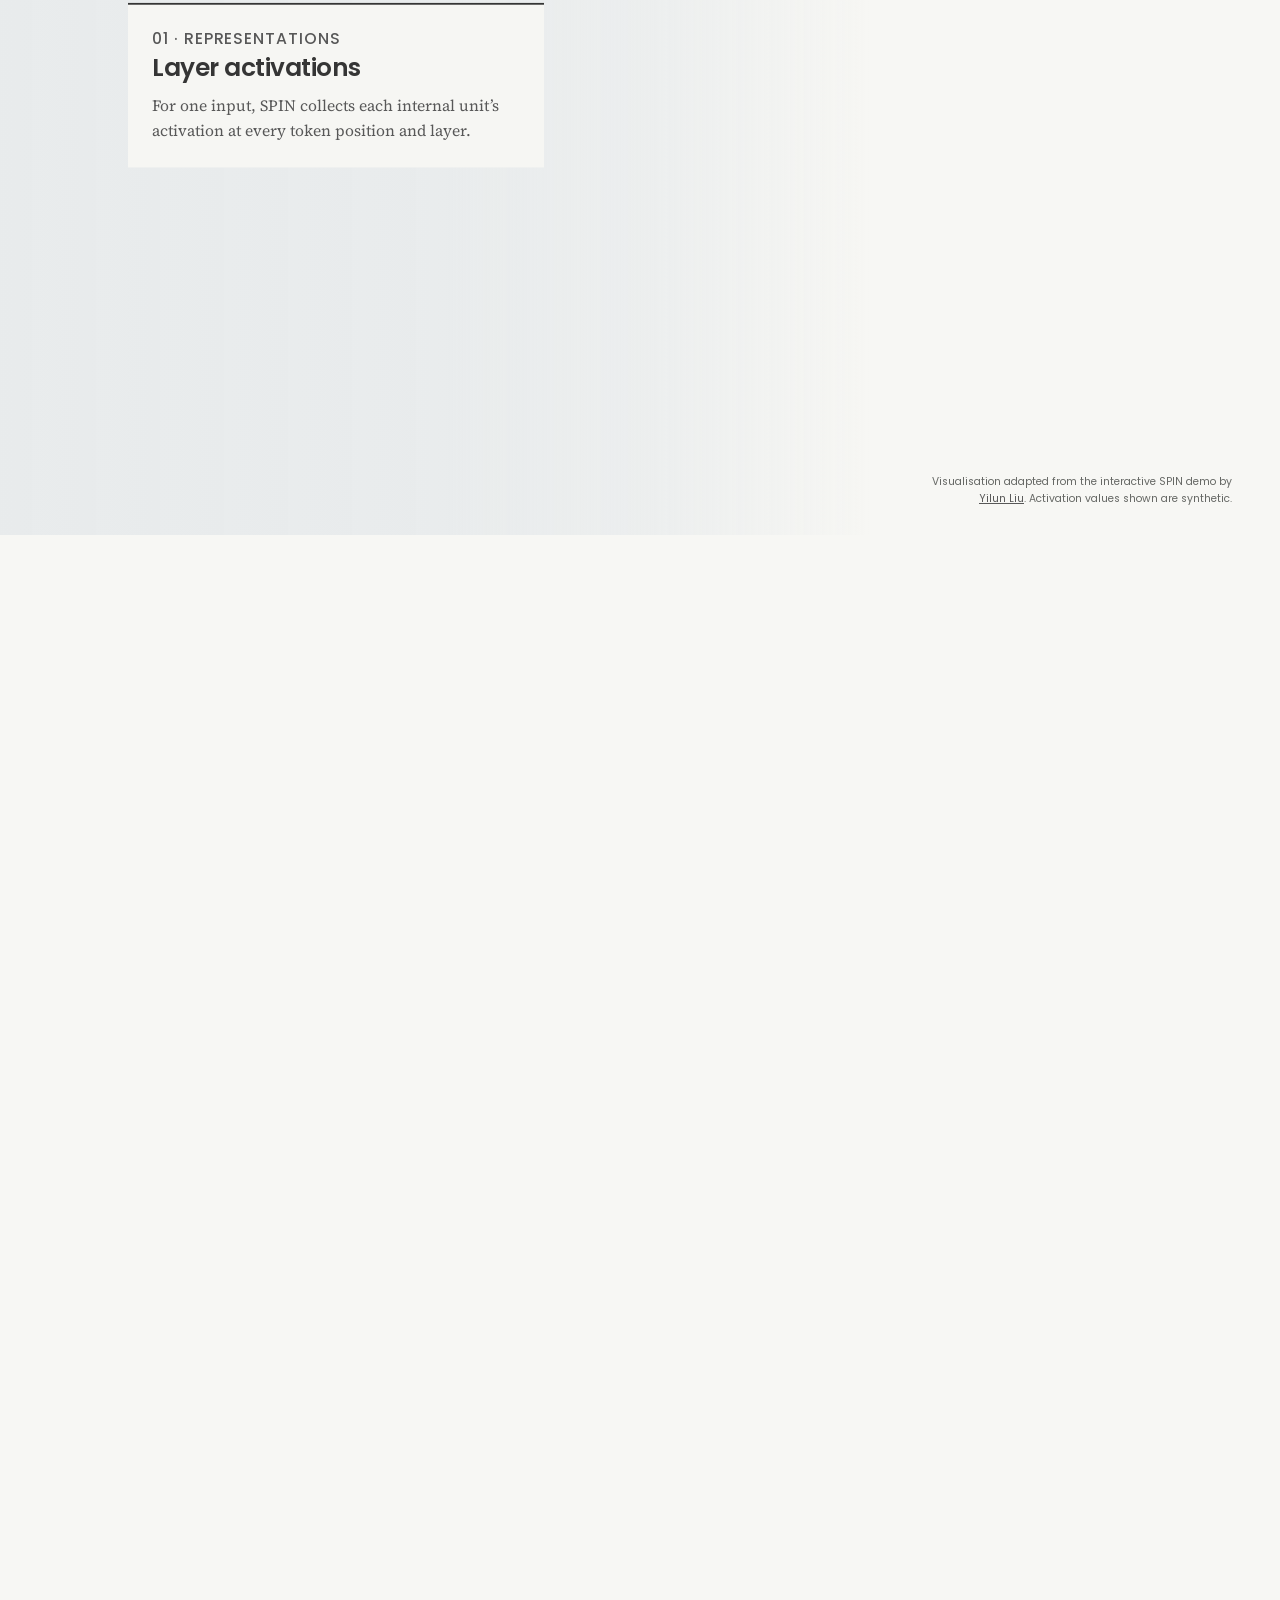
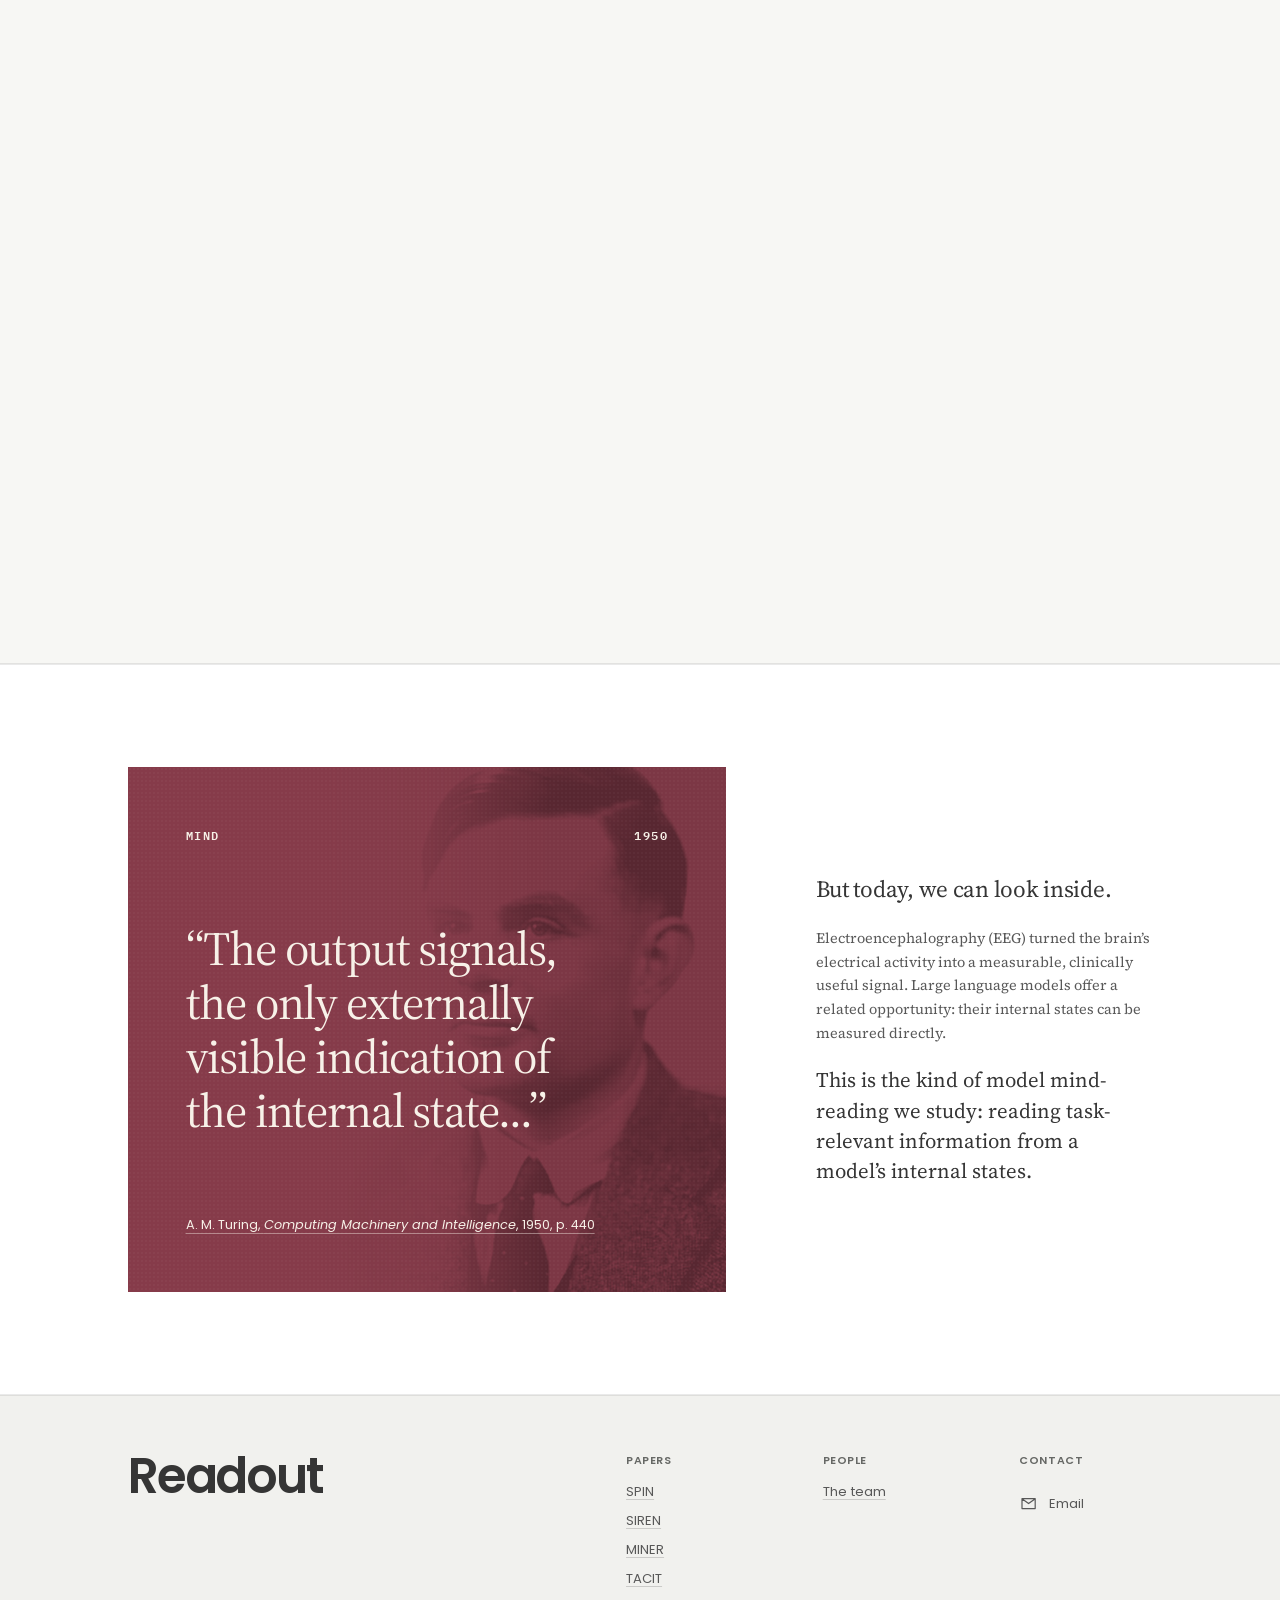
==== commit 39883387: "Move model mind-reading framing to the Turing section" ====
--- a/index.html
+++ b/index.html
@@ -170,7 +170,7 @@
       <p class="eyebrow collaboration"><span class="institution">University of Toronto</span><span class="collab-mark">&times;</span><span class="institution">McGill University</span><span class="collab-mark">&times;</span><span class="institution">LMU Munich</span></p>
       <h1 class="title"><span class="title-line">Readout</span></h1>
       <p class="lede">Readout, not rollout.</p>
-      <p class="hero-promise">We study model mind-reading: using internal representations for accurate, efficient decisions in classification, safety, and retrieval.</p>
+      <p class="hero-promise">We use models&rsquo; internal representations for accurate, efficient decisions in classification, safety, and retrieval.</p>
       <div class="cta-row">
         <a class="btn btn-primary" href="#overview">Research overview</a>
         <a class="btn btn-ghost" href="#papers">Papers</a>
@@ -338,7 +338,7 @@
     <div class="rq-copy">
       <p class="rq-lede">But today, we can look inside.</p>
       <p class="rq-context">Electroencephalography (EEG) turned the brain&rsquo;s electrical activity into a measurable, clinically useful signal. Large language models offer a related opportunity: their internal states can be measured directly.</p>
-      <p class="rq-close">Readout studies what those states reveal before the model speaks.</p>
+      <p class="rq-close">This is the kind of model mind-reading we study: reading task-relevant information from a model&rsquo;s internal states.</p>
     </div>
   </div>
 </section>
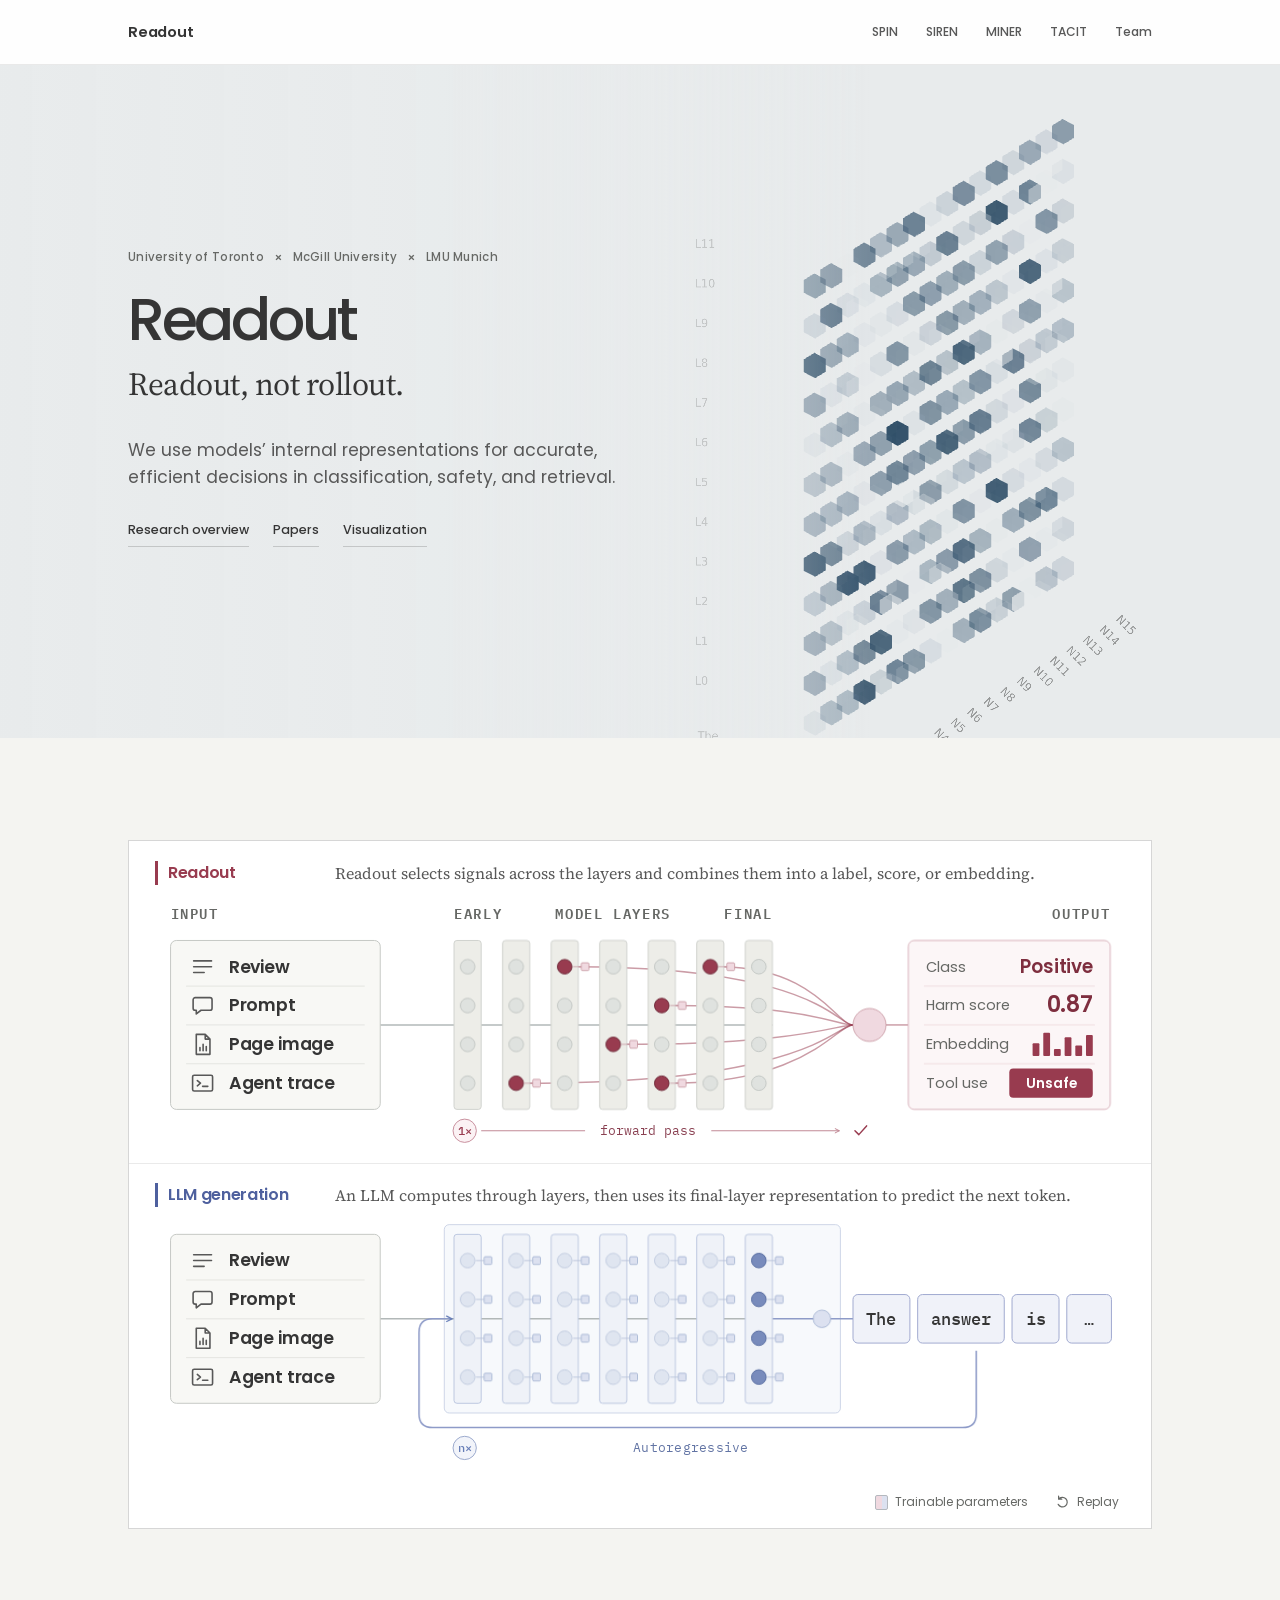
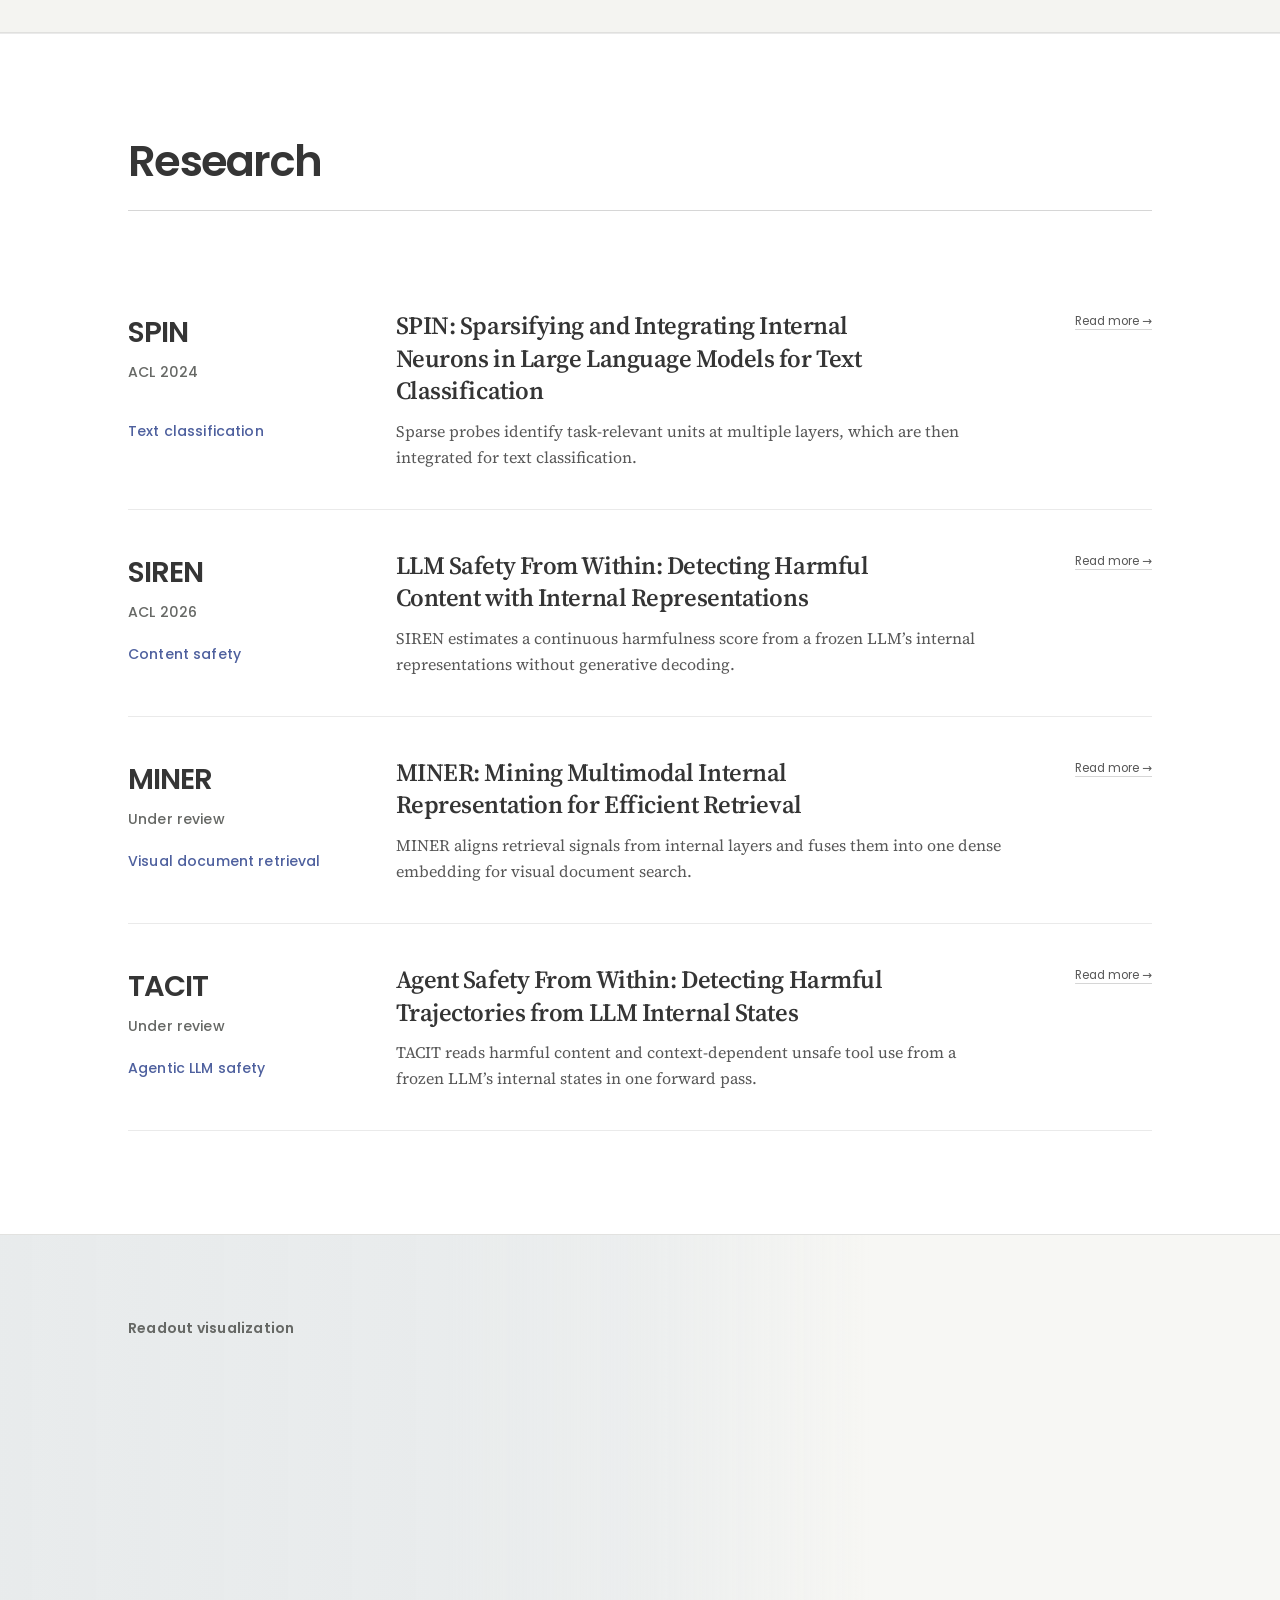
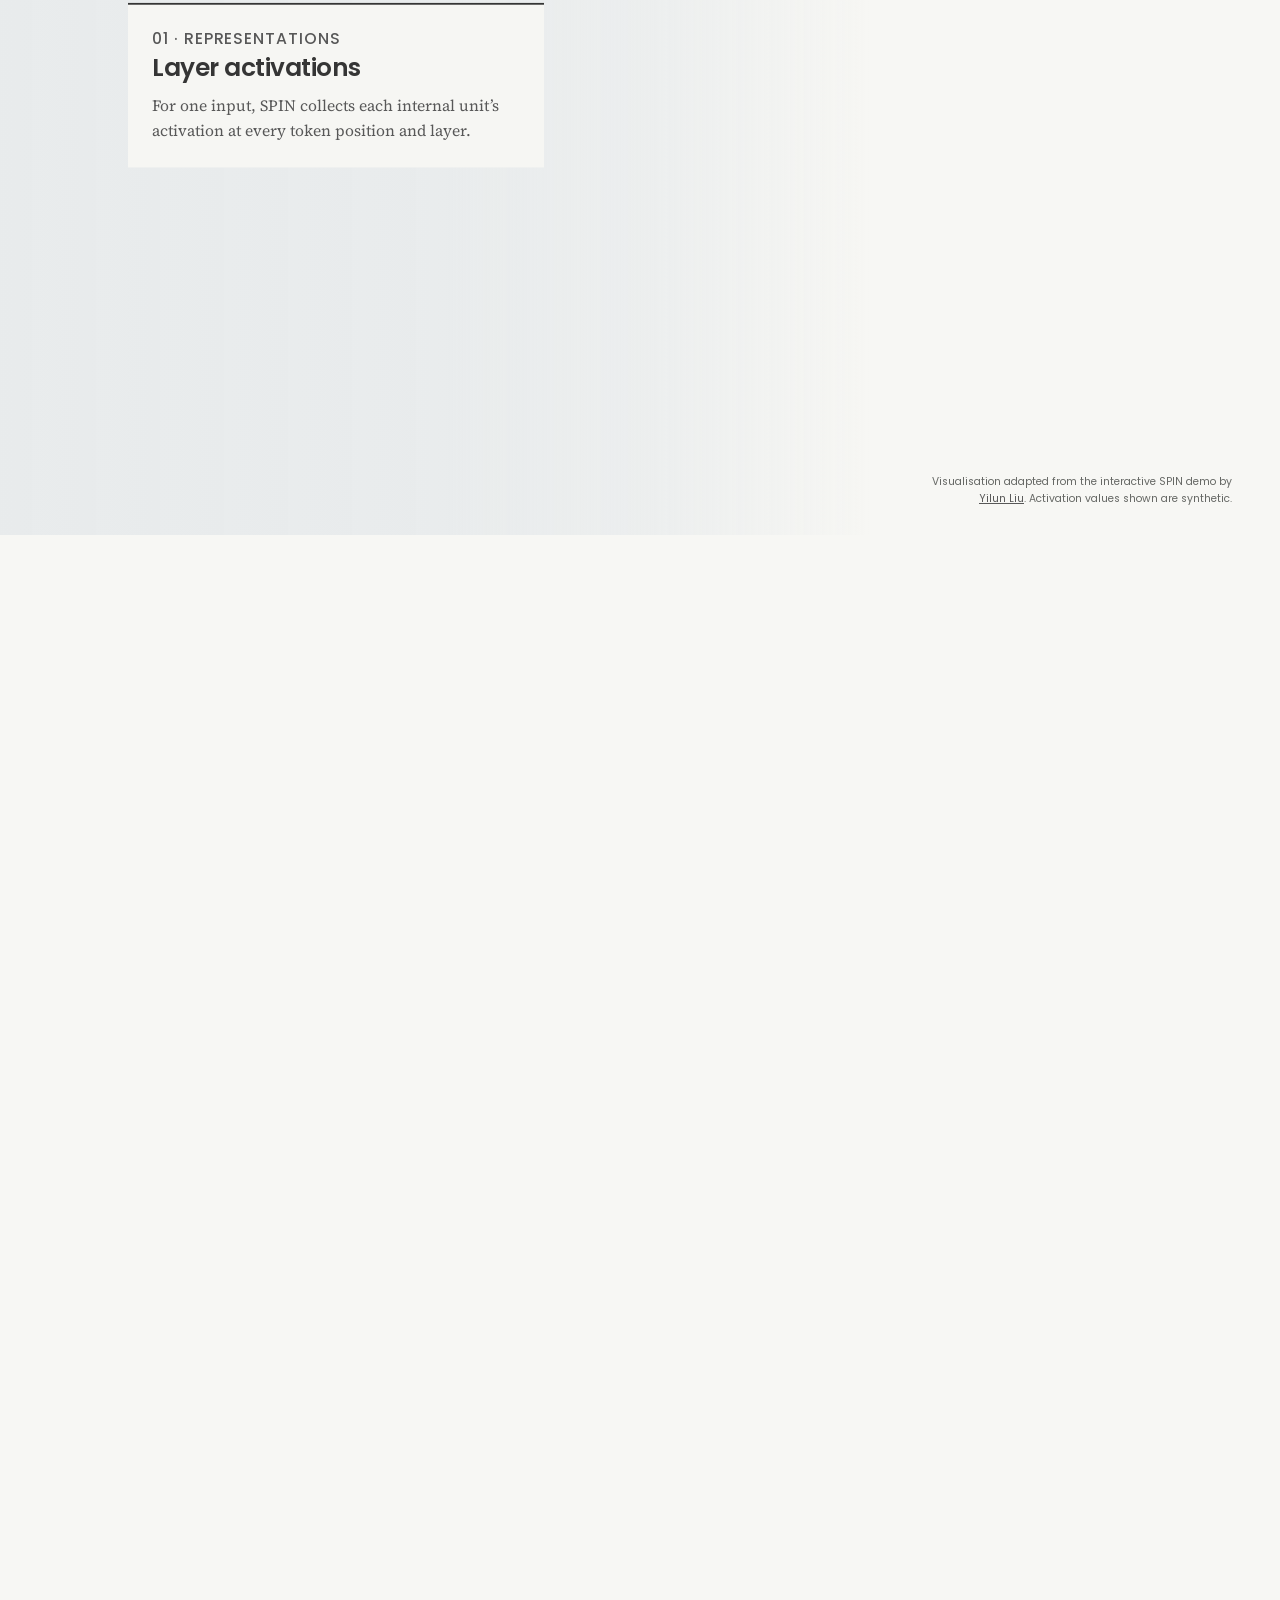
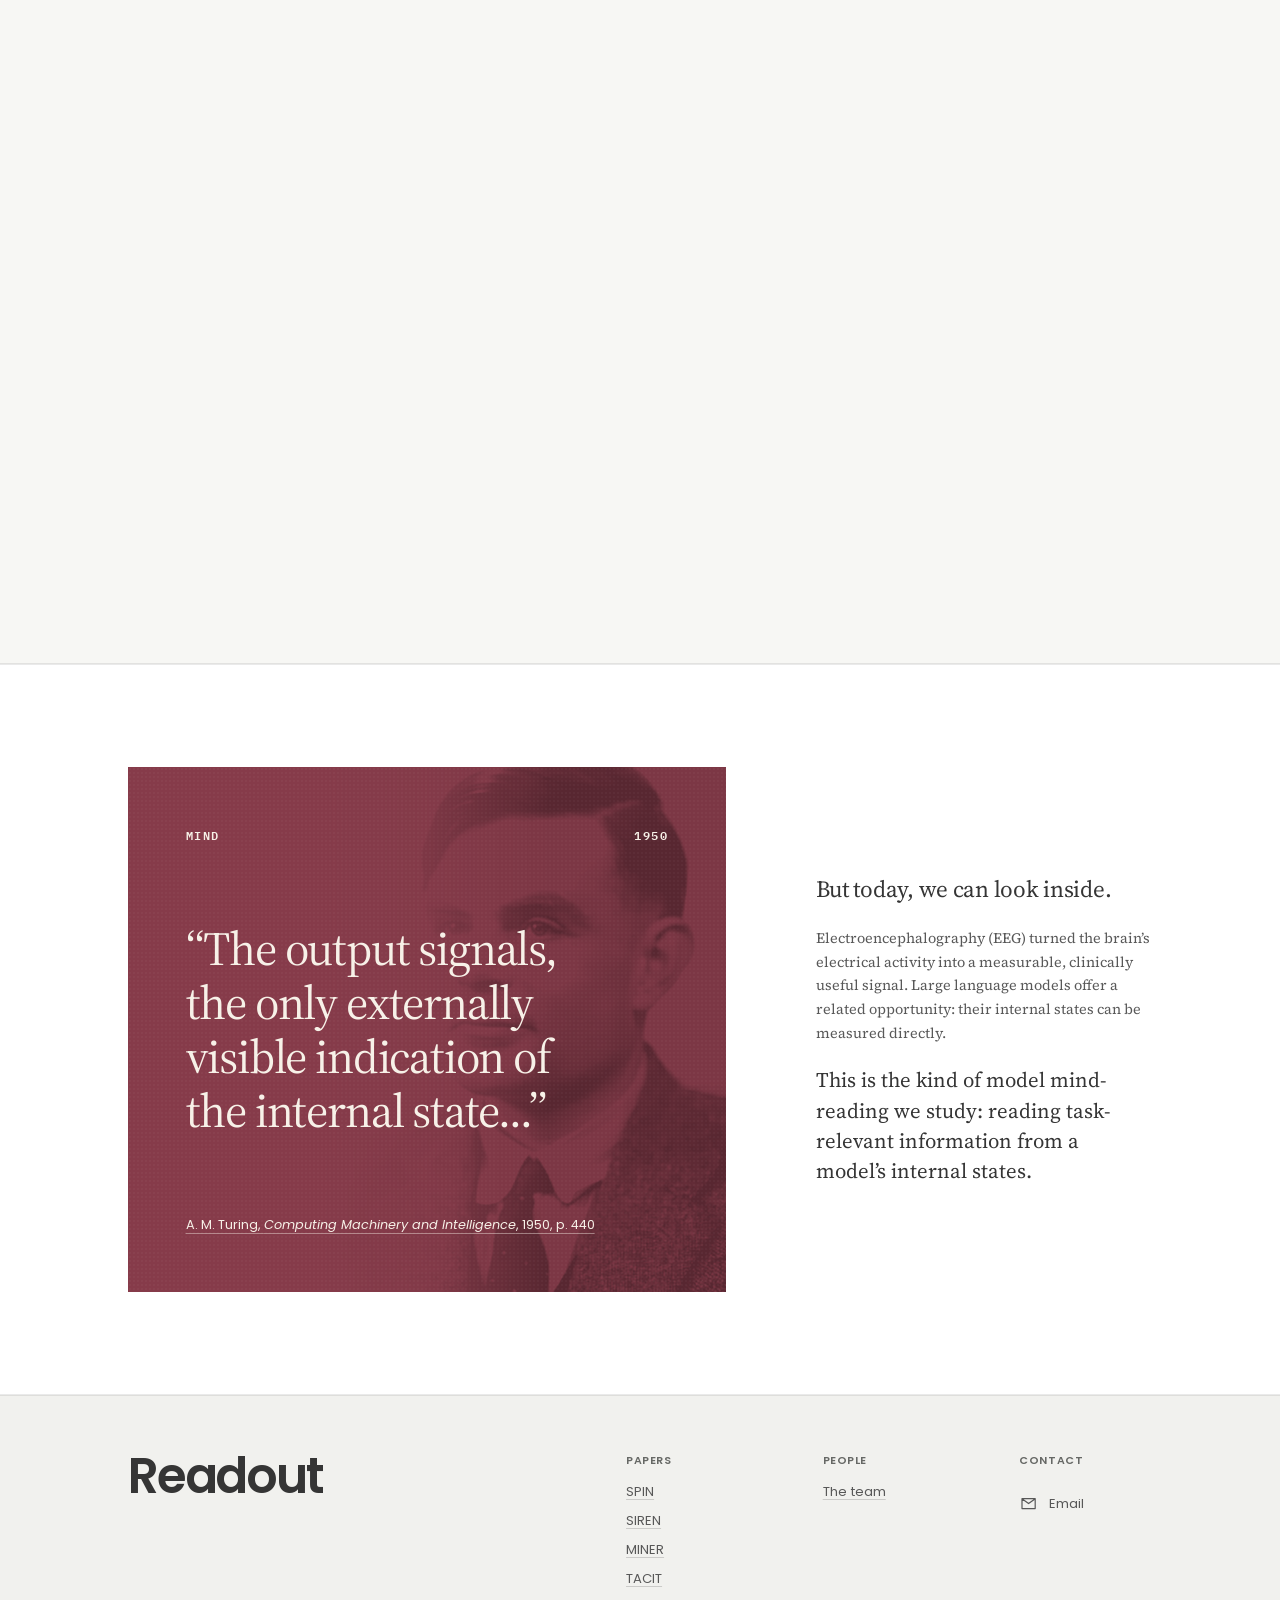
==== commit 4f604262: "Align agent safety paper title with the updated manuscript" ====
--- a/index.html
+++ b/index.html
@@ -255,7 +255,7 @@
         </div>
         <p class="card-domain">Agentic LLM safety</p>
         <div class="card-copy">
-          <h3>Agent Safety From Within: Detecting Harmful Agent Trajectories from LLM Internal States</h3>
+          <h3>Agent Safety From Within: Detecting Harmful Trajectories from LLM Internal States</h3>
           <p class="card-thesis">TACIT reads harmful content and context-dependent unsafe tool use from a frozen LLM&rsquo;s internal states in one forward pass.</p>
         </div>
         <span class="card-go">Read more &rarr;</span>
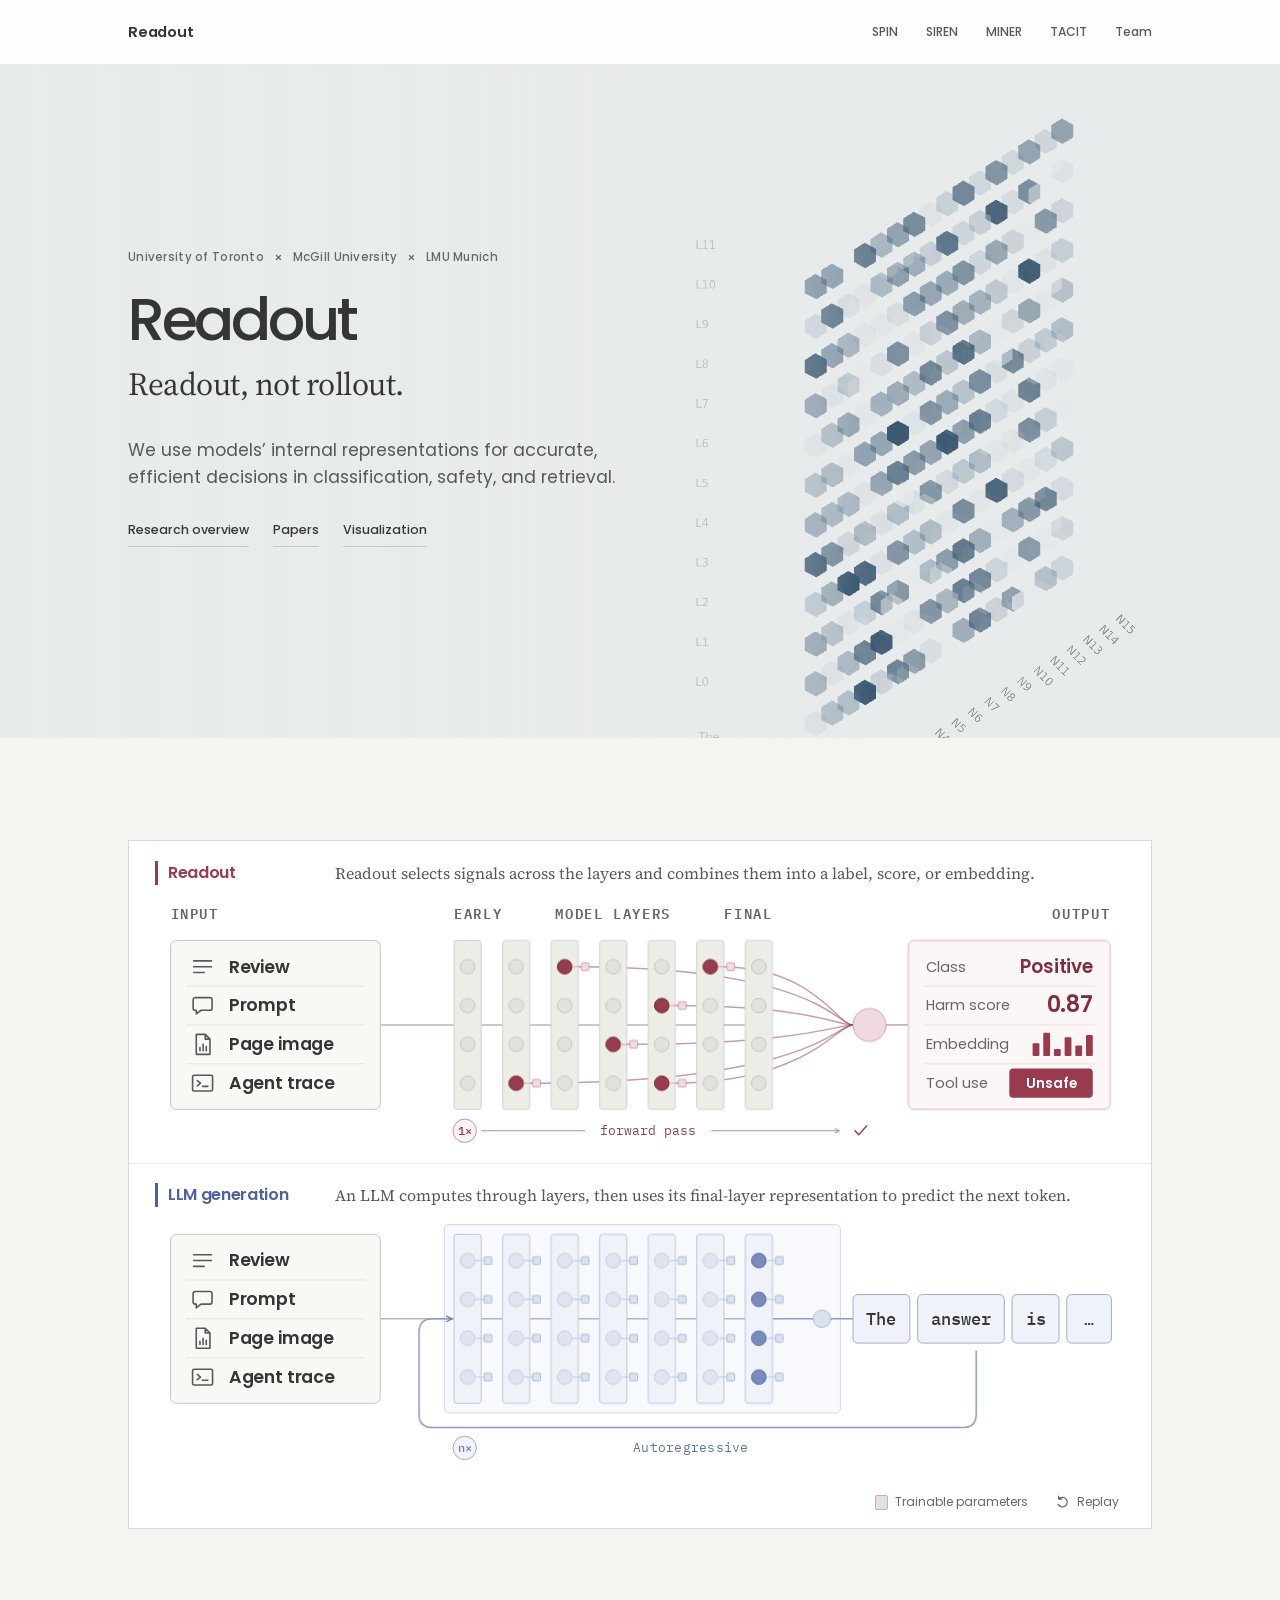
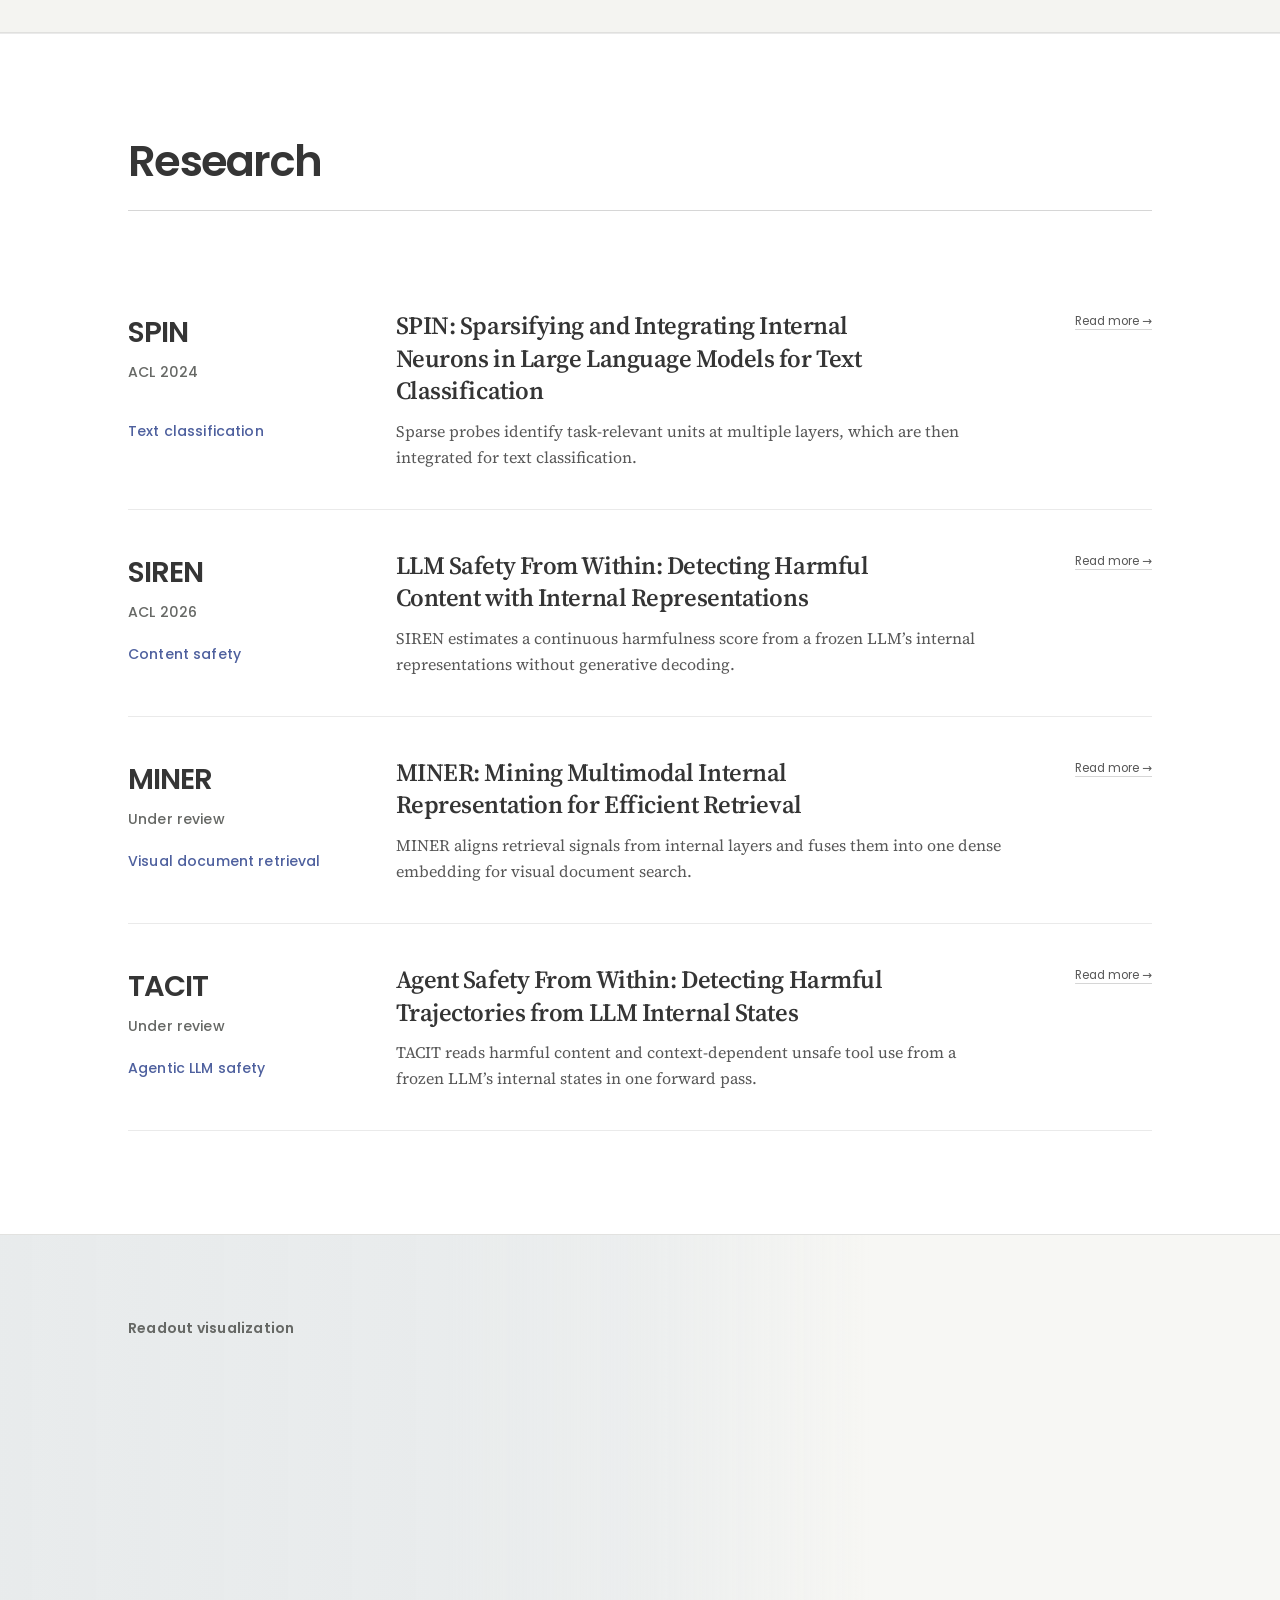
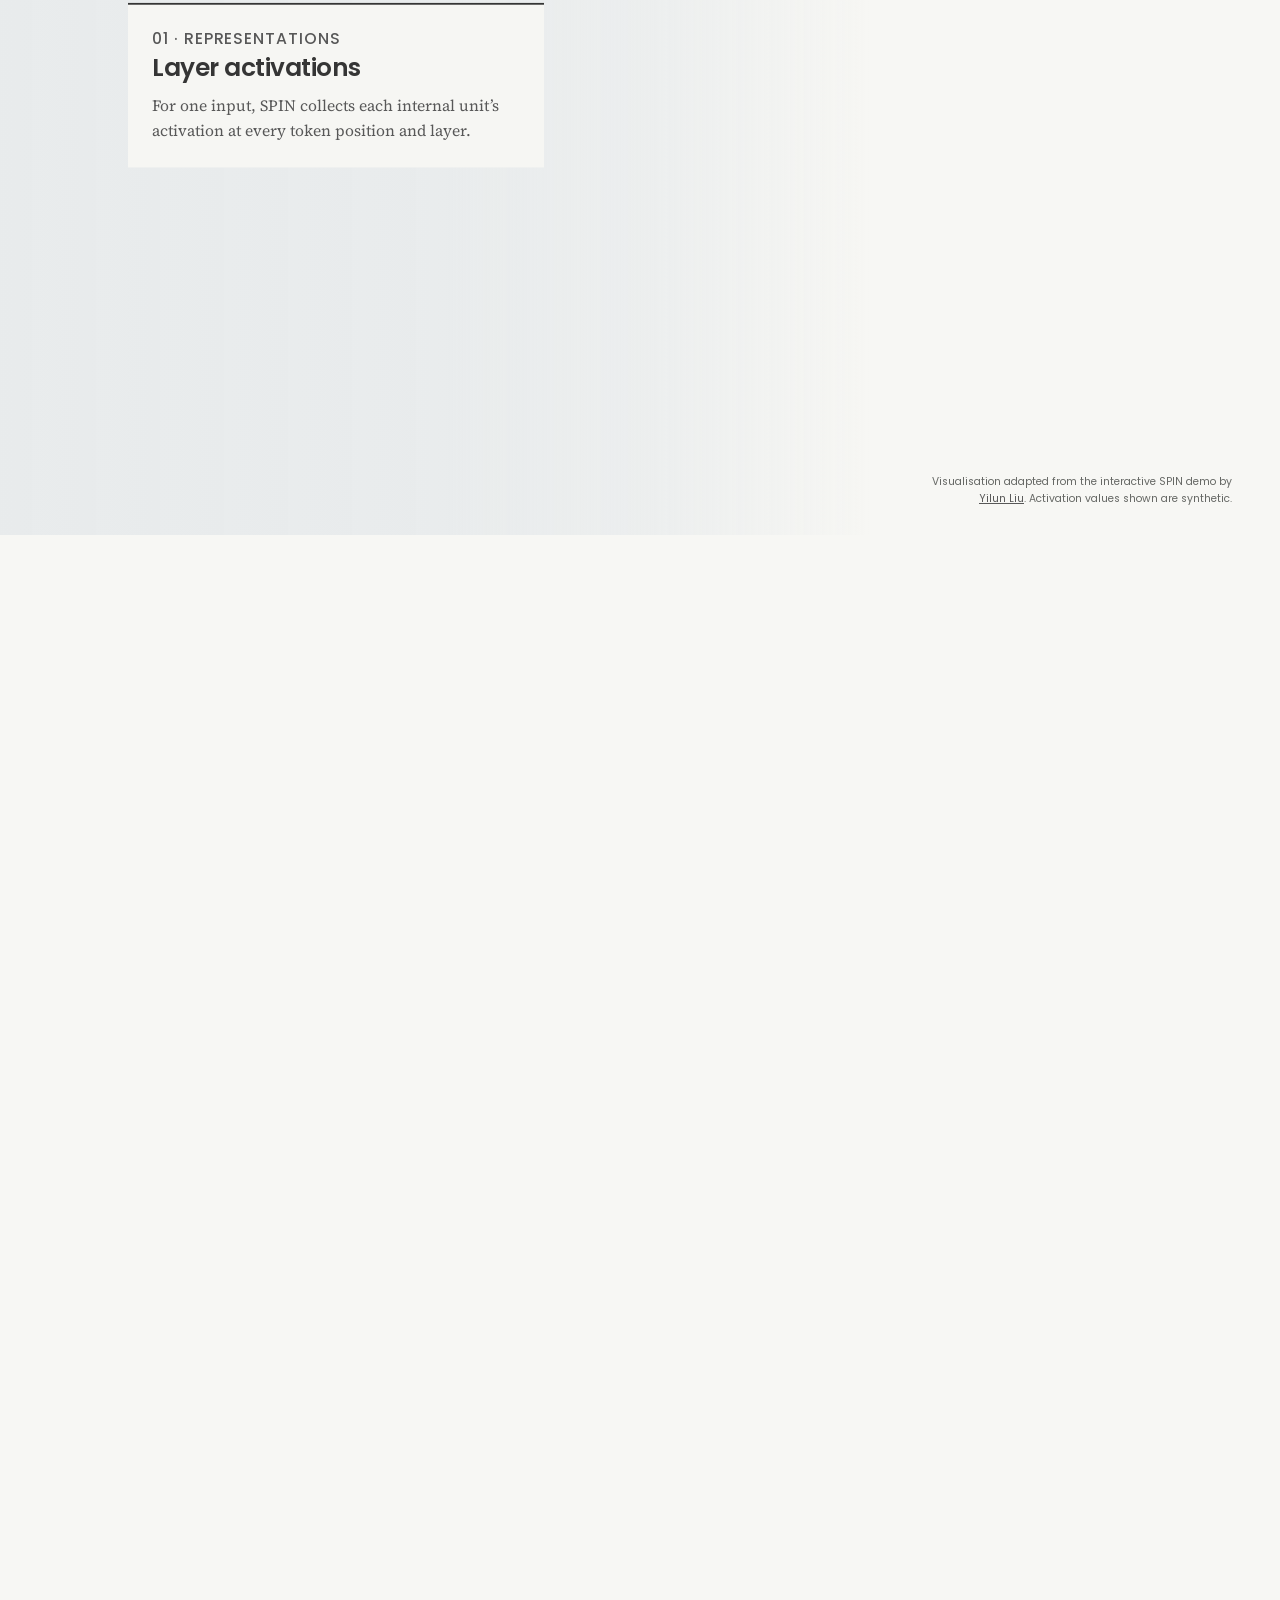
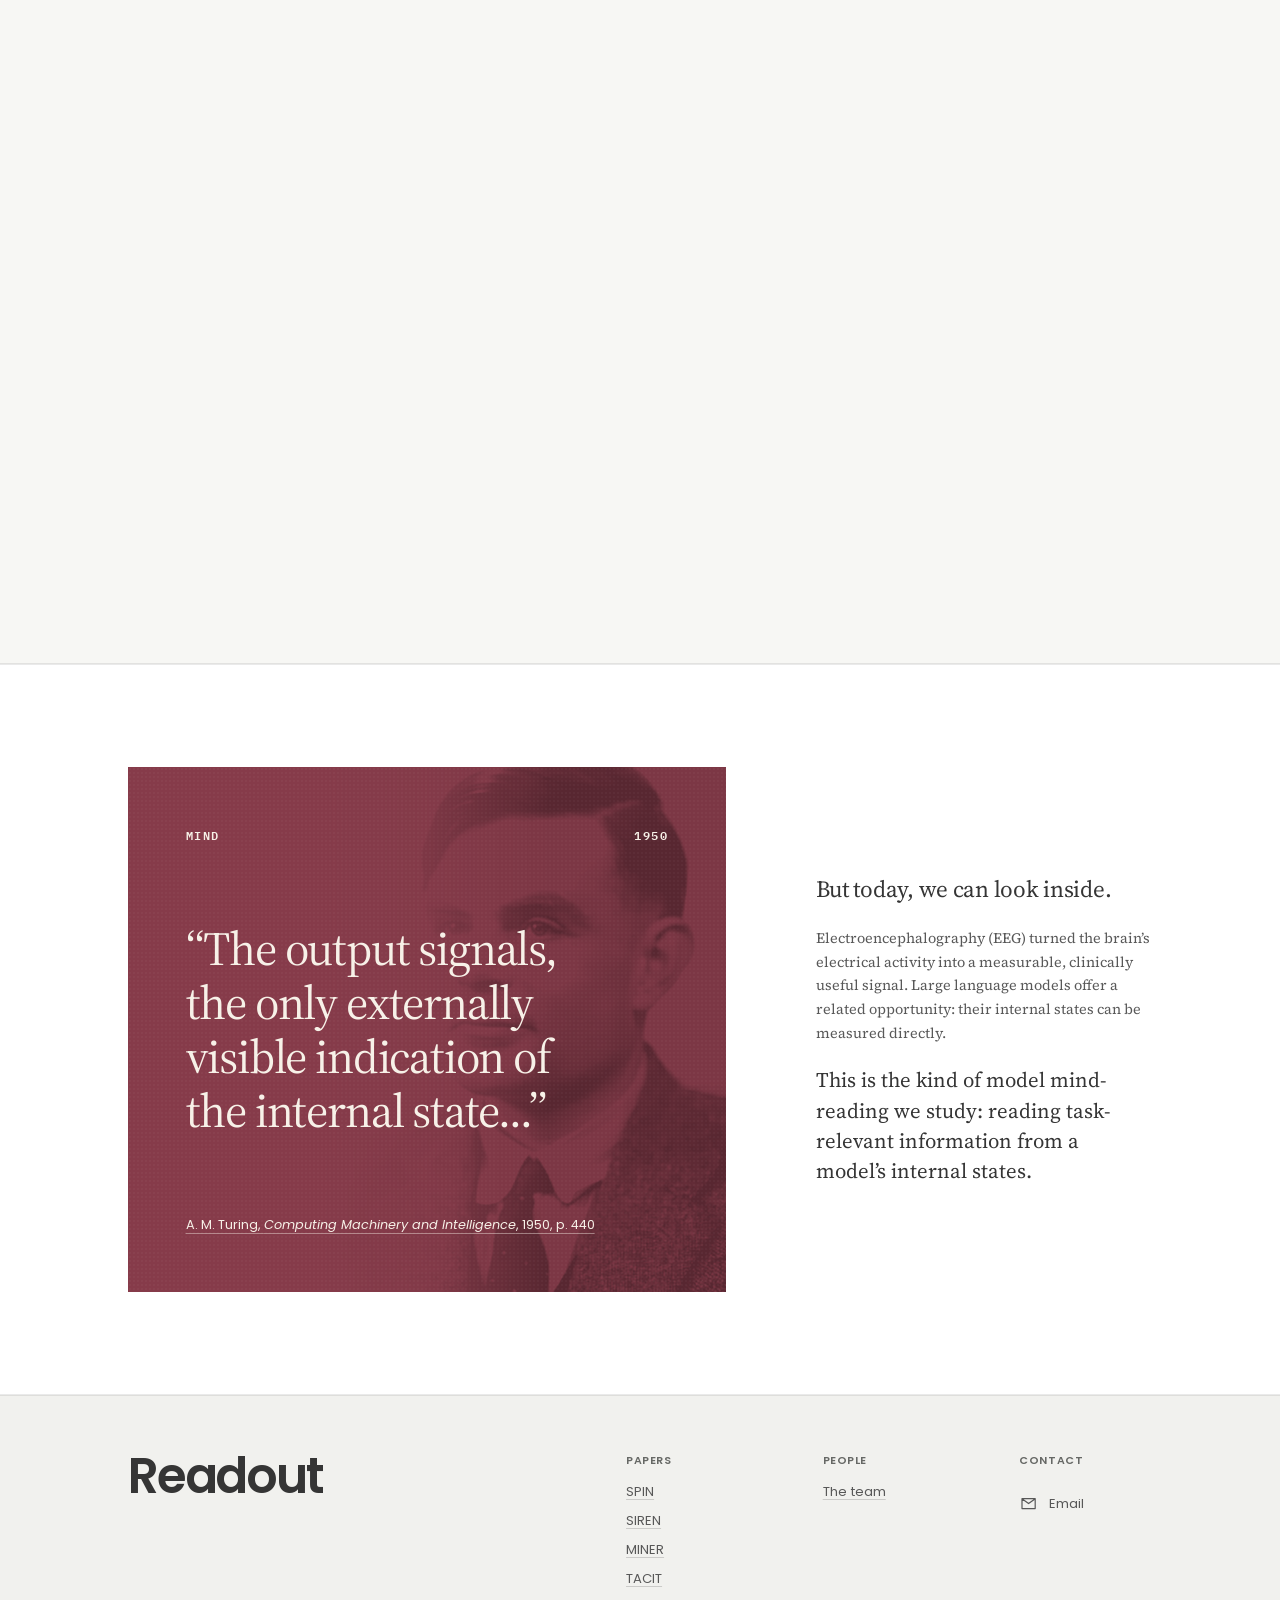
==== commit dec2f61f: "Update Readout website URLs for CSSLab hosting" ====
--- a/index.html
+++ b/index.html
@@ -5,19 +5,19 @@
 <meta name="viewport" content="width=device-width, initial-scale=1">
 <title>Readout &middot; Research on Harnessing Model Internal States</title>
 <meta name="description" content="Readout studies model mind-reading: using internal representations for classification, safety, and retrieval. Explore SPIN, SIREN, MINER, and TACIT.">
-<link rel="canonical" href="https://difanj0713.github.io/spin-universe/">
+<link rel="canonical" href="https://csslab.github.io/spin-universe/">
 <meta property="og:type" content="website">
 <meta property="og:title" content="Readout &middot; Research on Harnessing Model Internal States">
 <meta property="og:description" content="Readout studies model mind-reading: using internal representations for classification, safety, and retrieval. Explore SPIN, SIREN, MINER, and TACIT.">
-<meta property="og:url" content="https://difanj0713.github.io/spin-universe/">
+<meta property="og:url" content="https://csslab.github.io/spin-universe/">
 <meta property="og:site_name" content="Readout">
-<meta property="og:image" content="https://difanj0713.github.io/spin-universe/assets/img/social/homepage.png?v=11">
+<meta property="og:image" content="https://csslab.github.io/spin-universe/assets/img/social/homepage.png?v=11">
 <meta property="og:image:type" content="image/png">
 <meta property="og:image:width" content="1200">
 <meta property="og:image:height" content="630">
 <meta property="og:image:alt" content="Readout: Research on Harnessing Model Internal States for classification, safety, and retrieval.">
 <meta name="twitter:card" content="summary_large_image">
-<meta name="twitter:image" content="https://difanj0713.github.io/spin-universe/assets/img/social/homepage.png?v=11">
+<meta name="twitter:image" content="https://csslab.github.io/spin-universe/assets/img/social/homepage.png?v=11">
 <meta name="twitter:image:alt" content="Readout: Research on Harnessing Model Internal States for classification, safety, and retrieval.">
 <script type="application/ld+json">
 {
@@ -25,8 +25,8 @@
   "@graph": [
     {
       "@type": "WebSite",
-      "@id": "https://difanj0713.github.io/spin-universe/#website",
-      "url": "https://difanj0713.github.io/spin-universe/",
+      "@id": "https://csslab.github.io/spin-universe/#website",
+      "url": "https://csslab.github.io/spin-universe/",
       "name": "Readout",
       "alternateName": [
         "Model Mind-Reading",
@@ -38,41 +38,41 @@
     },
     {
       "@type": "CollectionPage",
-      "@id": "https://difanj0713.github.io/spin-universe/#collection",
-      "url": "https://difanj0713.github.io/spin-universe/",
+      "@id": "https://csslab.github.io/spin-universe/#collection",
+      "url": "https://csslab.github.io/spin-universe/",
       "name": "Readout · Research on Harnessing Model Internal States",
       "description": "Readout studies model mind-reading: using internal representations for classification, safety, and retrieval. Explore SPIN, SIREN, MINER, and TACIT.",
       "inLanguage": "en",
       "primaryImageOfPage": {
         "@type": "ImageObject",
-        "url": "https://difanj0713.github.io/spin-universe/assets/img/social/homepage.png?v=11",
+        "url": "https://csslab.github.io/spin-universe/assets/img/social/homepage.png?v=11",
         "width": 1200,
         "height": 630
       },
       "mainEntity": {
-        "@id": "https://difanj0713.github.io/spin-universe/#projects"
+        "@id": "https://csslab.github.io/spin-universe/#projects"
       },
       "hasPart": [
         {
-          "@id": "https://difanj0713.github.io/spin-universe/spin/#paper"
-        },
-        {
-          "@id": "https://difanj0713.github.io/spin-universe/siren/#paper"
-        },
-        {
-          "@id": "https://difanj0713.github.io/spin-universe/miner/#paper"
-        },
-        {
-          "@id": "https://difanj0713.github.io/spin-universe/tacit/#paper"
+          "@id": "https://csslab.github.io/spin-universe/spin/#paper"
+        },
+        {
+          "@id": "https://csslab.github.io/spin-universe/siren/#paper"
+        },
+        {
+          "@id": "https://csslab.github.io/spin-universe/miner/#paper"
+        },
+        {
+          "@id": "https://csslab.github.io/spin-universe/tacit/#paper"
         }
       ],
       "isPartOf": {
-        "@id": "https://difanj0713.github.io/spin-universe/#website"
+        "@id": "https://csslab.github.io/spin-universe/#website"
       }
     },
     {
       "@type": "ItemList",
-      "@id": "https://difanj0713.github.io/spin-universe/#projects",
+      "@id": "https://csslab.github.io/spin-universe/#projects",
       "name": "Readout projects",
       "numberOfItems": 4,
       "itemListElement": [
@@ -80,36 +80,36 @@
           "@type": "ListItem",
           "position": 1,
           "name": "SPIN",
-          "url": "https://difanj0713.github.io/spin-universe/spin/",
+          "url": "https://csslab.github.io/spin-universe/spin/",
           "item": {
-            "@id": "https://difanj0713.github.io/spin-universe/spin/#paper"
+            "@id": "https://csslab.github.io/spin-universe/spin/#paper"
           }
         },
         {
           "@type": "ListItem",
           "position": 2,
           "name": "SIREN",
-          "url": "https://difanj0713.github.io/spin-universe/siren/",
+          "url": "https://csslab.github.io/spin-universe/siren/",
           "item": {
-            "@id": "https://difanj0713.github.io/spin-universe/siren/#paper"
+            "@id": "https://csslab.github.io/spin-universe/siren/#paper"
           }
         },
         {
           "@type": "ListItem",
           "position": 3,
           "name": "MINER",
-          "url": "https://difanj0713.github.io/spin-universe/miner/",
+          "url": "https://csslab.github.io/spin-universe/miner/",
           "item": {
-            "@id": "https://difanj0713.github.io/spin-universe/miner/#paper"
+            "@id": "https://csslab.github.io/spin-universe/miner/#paper"
           }
         },
         {
           "@type": "ListItem",
           "position": 4,
           "name": "TACIT",
-          "url": "https://difanj0713.github.io/spin-universe/tacit/",
+          "url": "https://csslab.github.io/spin-universe/tacit/",
           "item": {
-            "@id": "https://difanj0713.github.io/spin-universe/tacit/#paper"
+            "@id": "https://csslab.github.io/spin-universe/tacit/#paper"
           }
         }
       ]
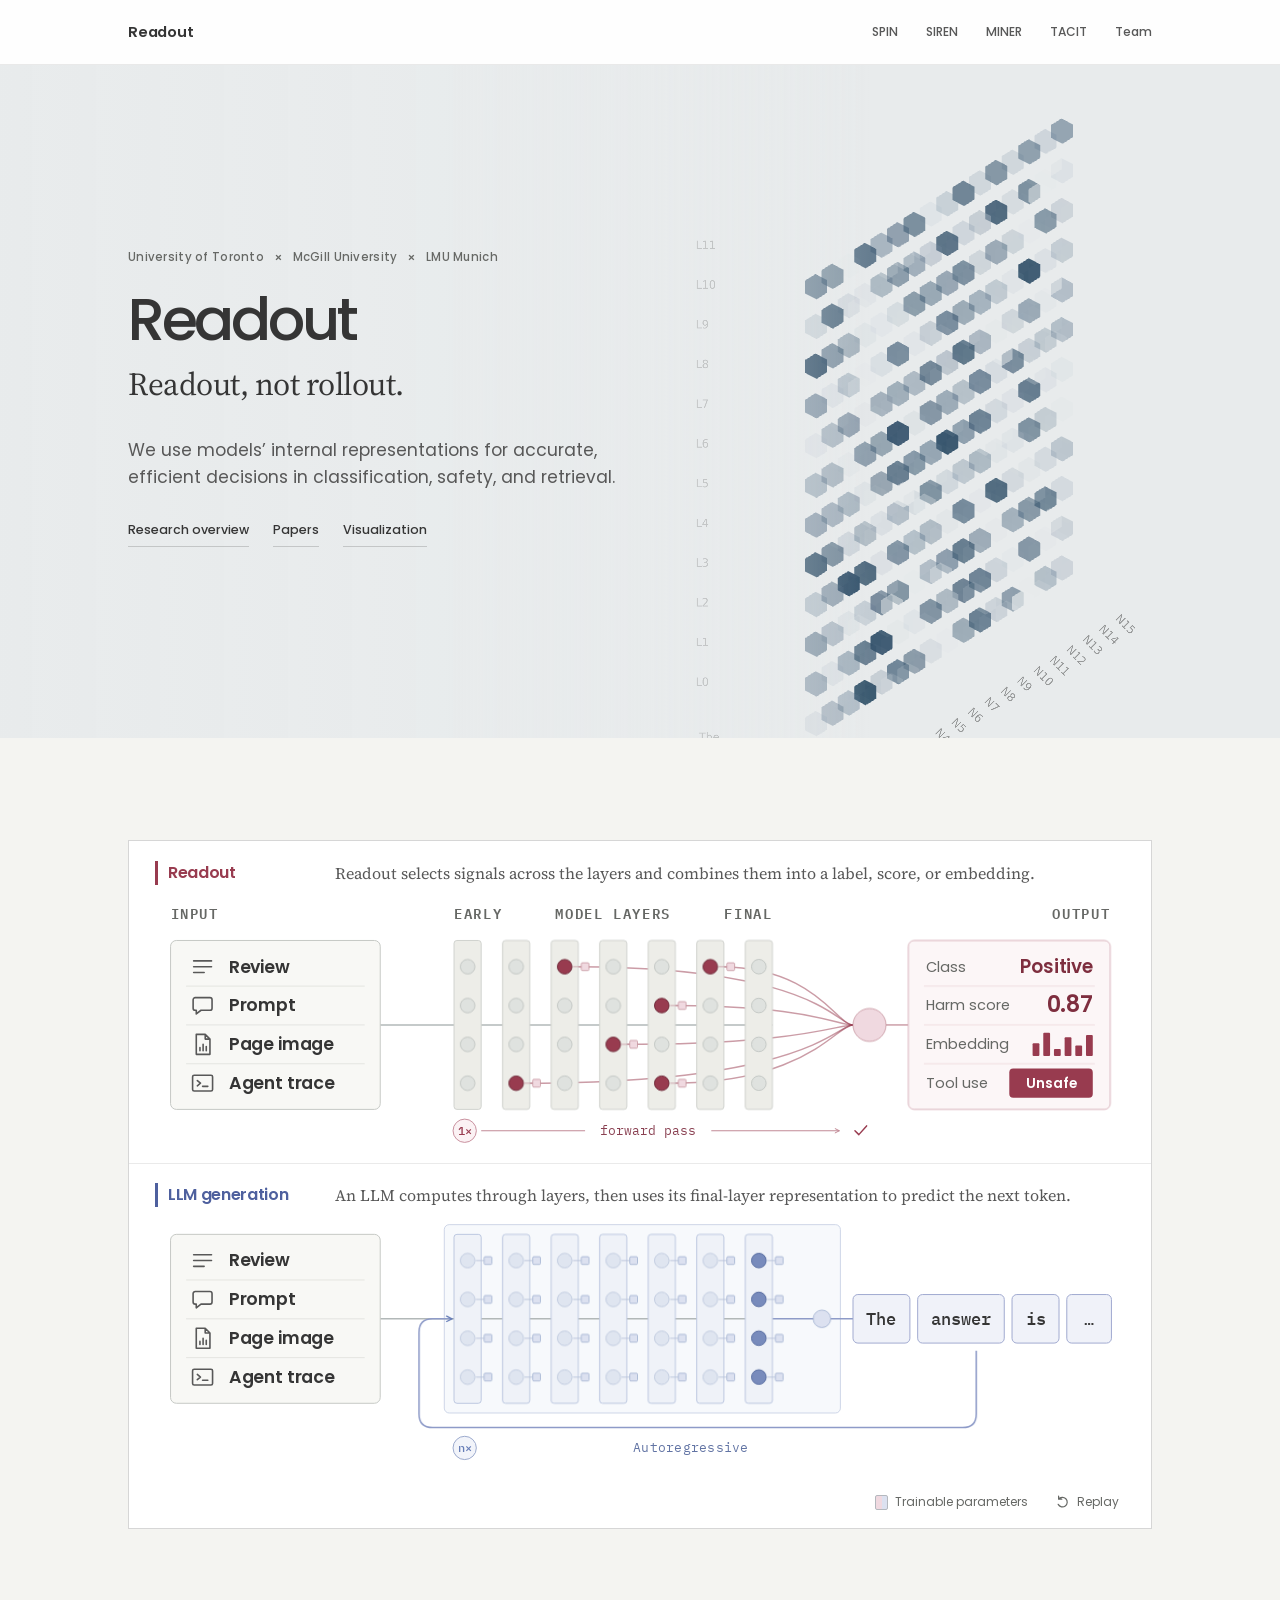
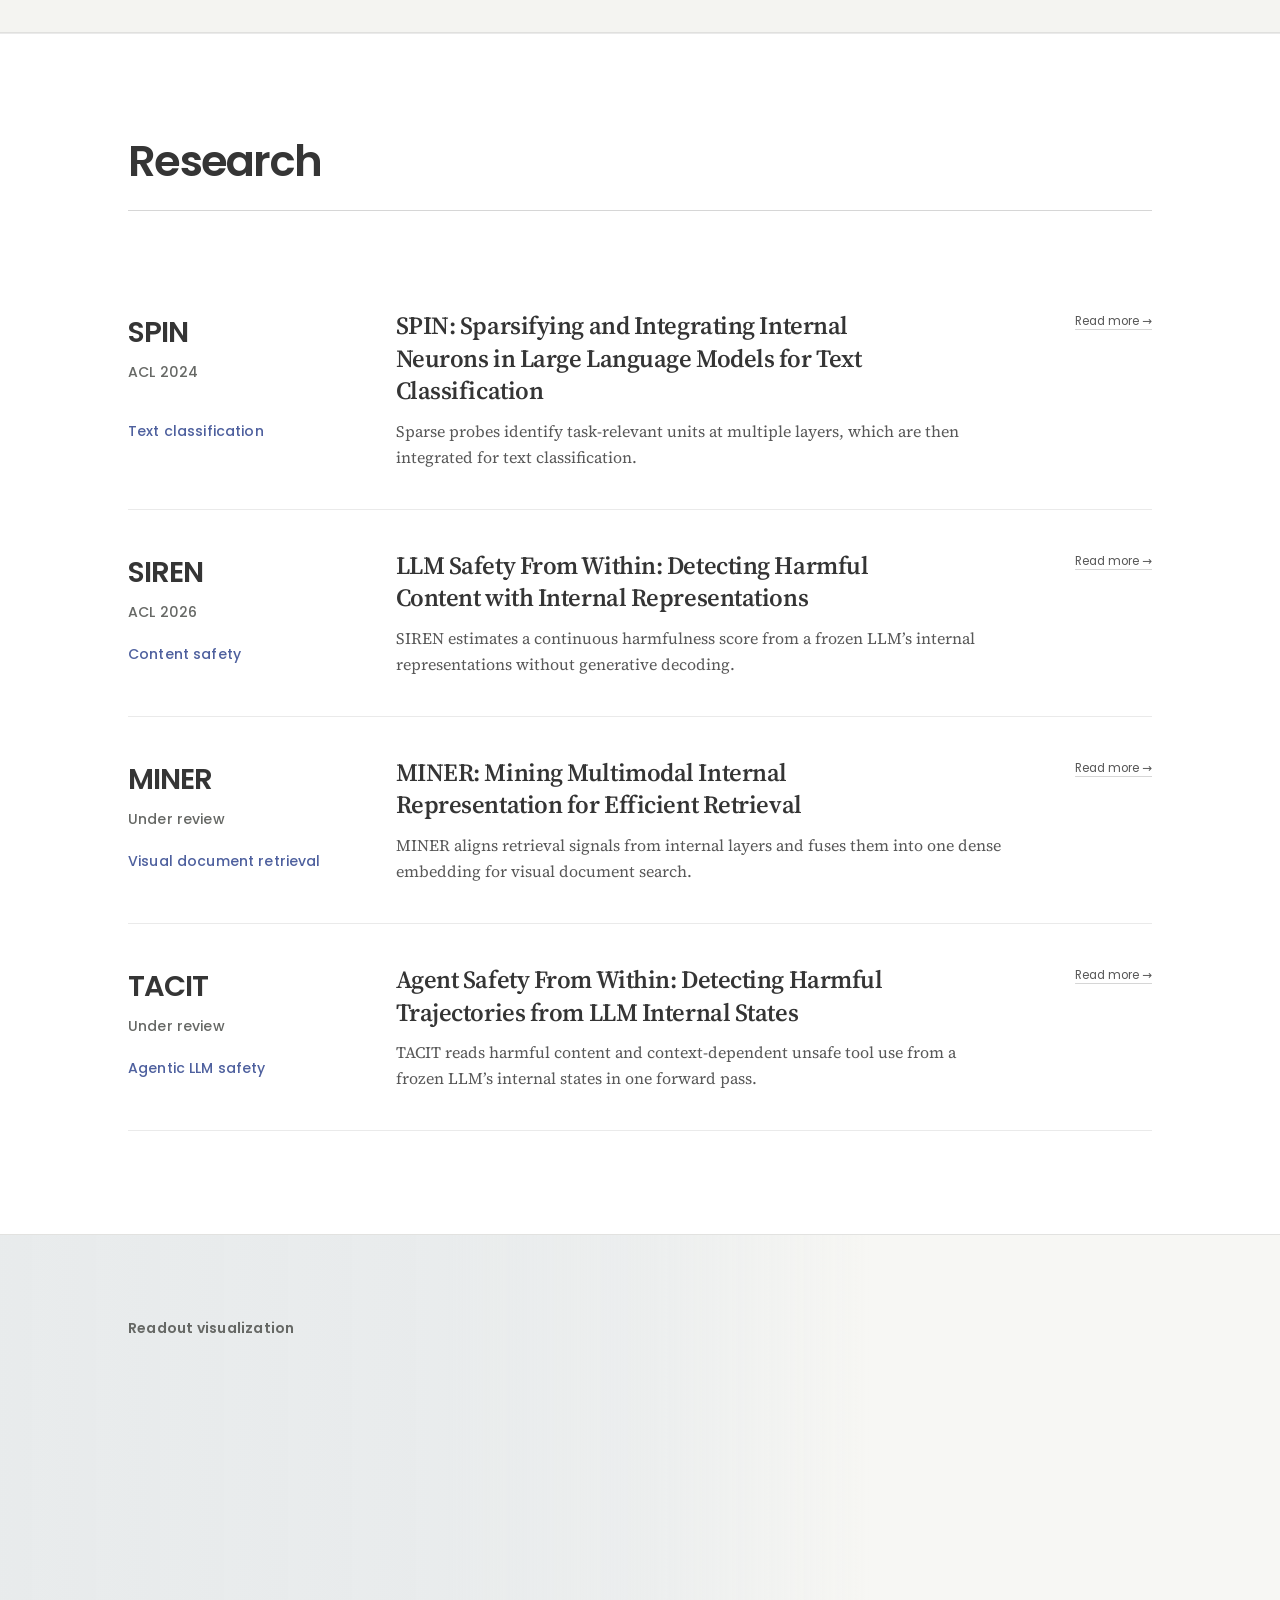
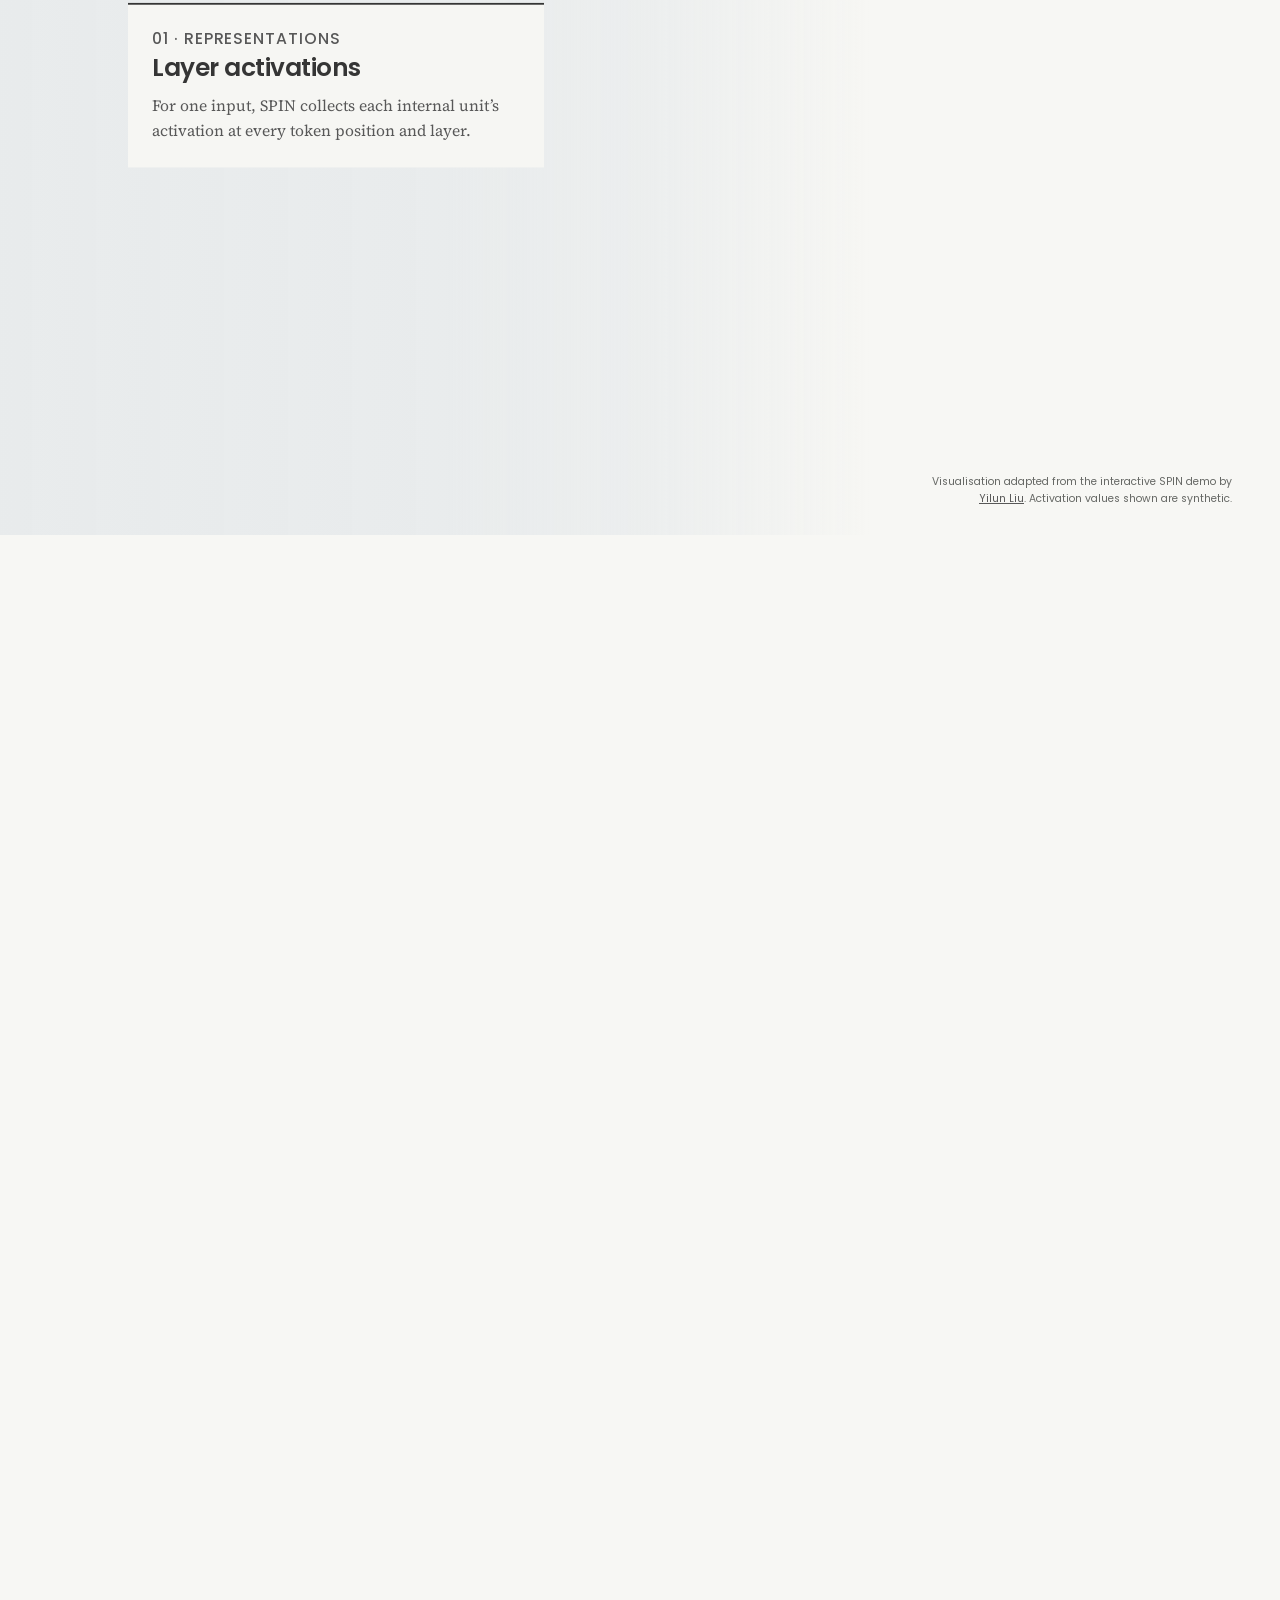
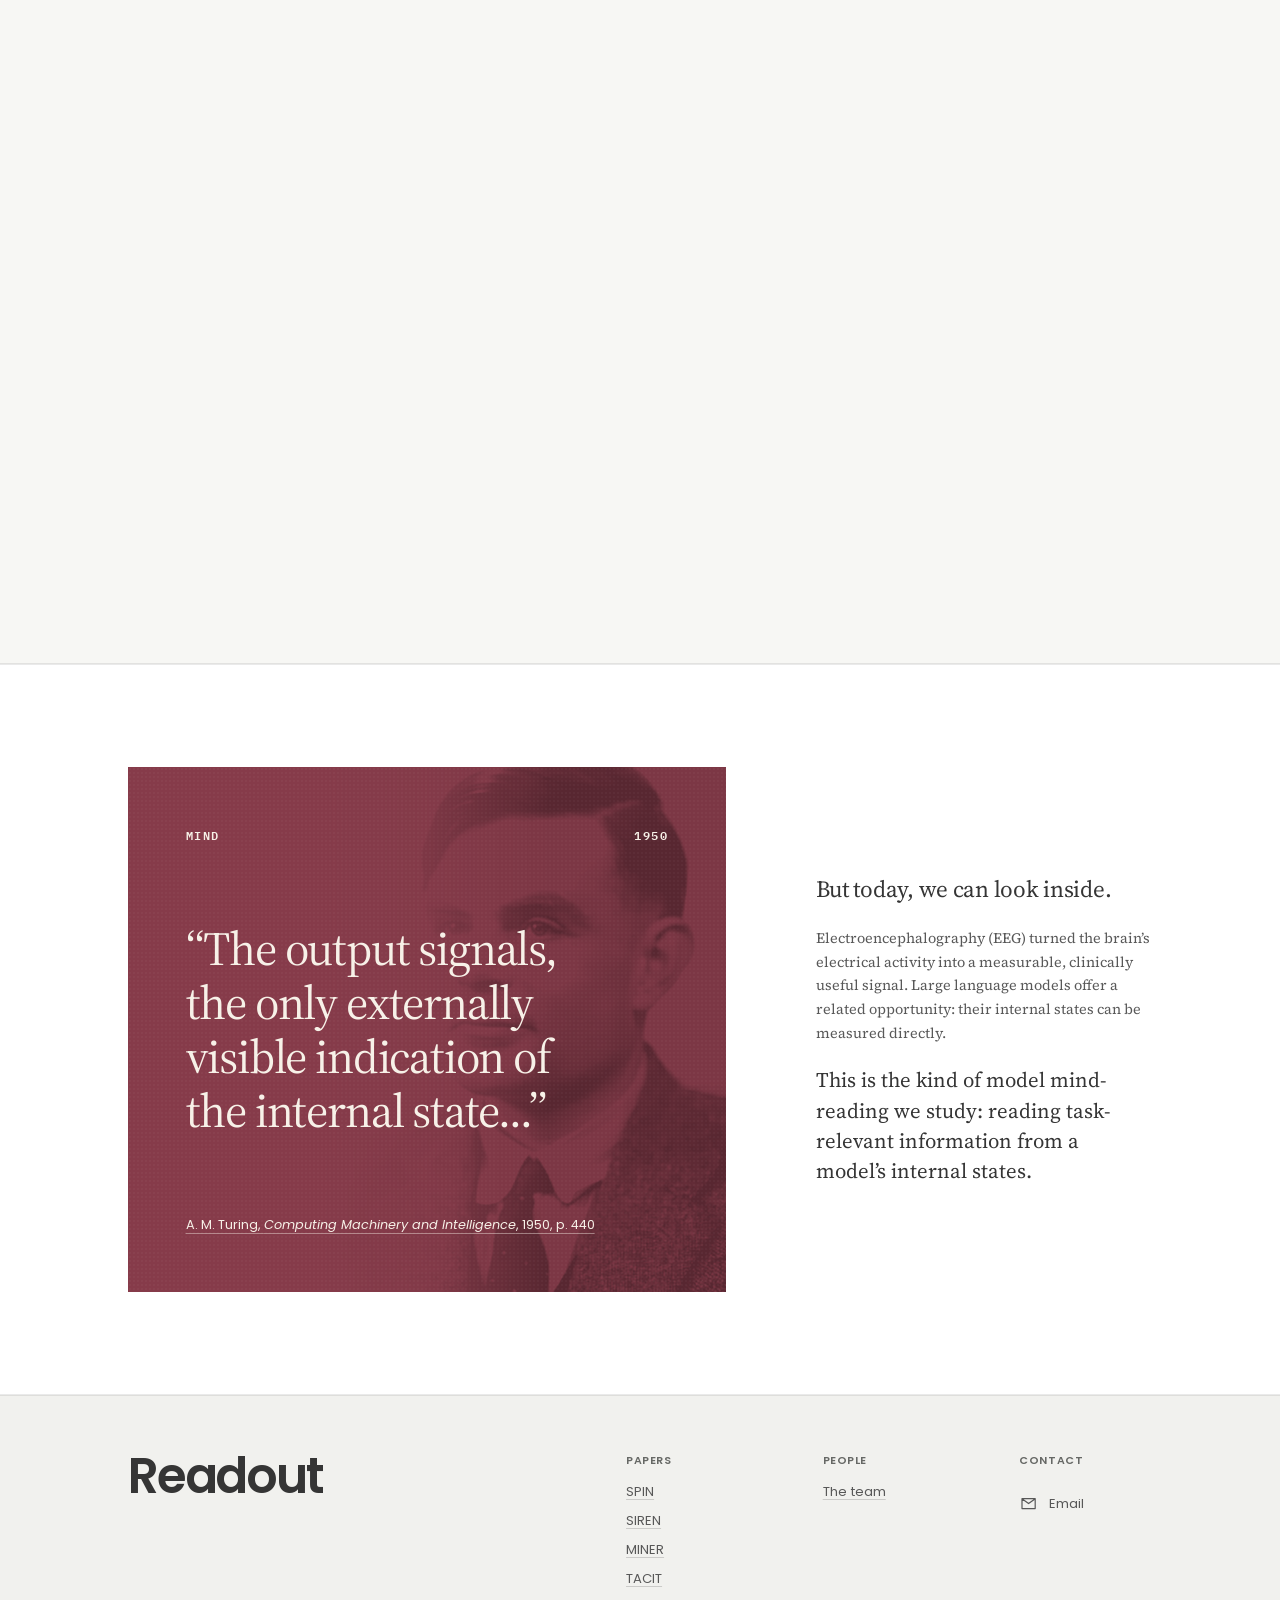
==== commit 1157542e: "Revert "Update Readout website URLs for CSSLab hosting" This reverts commit dec2f61f19ac1ba2e49165f0" ====
--- a/index.html
+++ b/index.html
@@ -5,19 +5,19 @@
 <meta name="viewport" content="width=device-width, initial-scale=1">
 <title>Readout &middot; Research on Harnessing Model Internal States</title>
 <meta name="description" content="Readout studies model mind-reading: using internal representations for classification, safety, and retrieval. Explore SPIN, SIREN, MINER, and TACIT.">
-<link rel="canonical" href="https://csslab.github.io/spin-universe/">
+<link rel="canonical" href="https://difanj0713.github.io/spin-universe/">
 <meta property="og:type" content="website">
 <meta property="og:title" content="Readout &middot; Research on Harnessing Model Internal States">
 <meta property="og:description" content="Readout studies model mind-reading: using internal representations for classification, safety, and retrieval. Explore SPIN, SIREN, MINER, and TACIT.">
-<meta property="og:url" content="https://csslab.github.io/spin-universe/">
+<meta property="og:url" content="https://difanj0713.github.io/spin-universe/">
 <meta property="og:site_name" content="Readout">
-<meta property="og:image" content="https://csslab.github.io/spin-universe/assets/img/social/homepage.png?v=11">
+<meta property="og:image" content="https://difanj0713.github.io/spin-universe/assets/img/social/homepage.png?v=11">
 <meta property="og:image:type" content="image/png">
 <meta property="og:image:width" content="1200">
 <meta property="og:image:height" content="630">
 <meta property="og:image:alt" content="Readout: Research on Harnessing Model Internal States for classification, safety, and retrieval.">
 <meta name="twitter:card" content="summary_large_image">
-<meta name="twitter:image" content="https://csslab.github.io/spin-universe/assets/img/social/homepage.png?v=11">
+<meta name="twitter:image" content="https://difanj0713.github.io/spin-universe/assets/img/social/homepage.png?v=11">
 <meta name="twitter:image:alt" content="Readout: Research on Harnessing Model Internal States for classification, safety, and retrieval.">
 <script type="application/ld+json">
 {
@@ -25,8 +25,8 @@
   "@graph": [
     {
       "@type": "WebSite",
-      "@id": "https://csslab.github.io/spin-universe/#website",
-      "url": "https://csslab.github.io/spin-universe/",
+      "@id": "https://difanj0713.github.io/spin-universe/#website",
+      "url": "https://difanj0713.github.io/spin-universe/",
       "name": "Readout",
       "alternateName": [
         "Model Mind-Reading",
@@ -38,41 +38,41 @@
     },
     {
       "@type": "CollectionPage",
-      "@id": "https://csslab.github.io/spin-universe/#collection",
-      "url": "https://csslab.github.io/spin-universe/",
+      "@id": "https://difanj0713.github.io/spin-universe/#collection",
+      "url": "https://difanj0713.github.io/spin-universe/",
       "name": "Readout · Research on Harnessing Model Internal States",
       "description": "Readout studies model mind-reading: using internal representations for classification, safety, and retrieval. Explore SPIN, SIREN, MINER, and TACIT.",
       "inLanguage": "en",
       "primaryImageOfPage": {
         "@type": "ImageObject",
-        "url": "https://csslab.github.io/spin-universe/assets/img/social/homepage.png?v=11",
+        "url": "https://difanj0713.github.io/spin-universe/assets/img/social/homepage.png?v=11",
         "width": 1200,
         "height": 630
       },
       "mainEntity": {
-        "@id": "https://csslab.github.io/spin-universe/#projects"
+        "@id": "https://difanj0713.github.io/spin-universe/#projects"
       },
       "hasPart": [
         {
-          "@id": "https://csslab.github.io/spin-universe/spin/#paper"
-        },
-        {
-          "@id": "https://csslab.github.io/spin-universe/siren/#paper"
-        },
-        {
-          "@id": "https://csslab.github.io/spin-universe/miner/#paper"
-        },
-        {
-          "@id": "https://csslab.github.io/spin-universe/tacit/#paper"
+          "@id": "https://difanj0713.github.io/spin-universe/spin/#paper"
+        },
+        {
+          "@id": "https://difanj0713.github.io/spin-universe/siren/#paper"
+        },
+        {
+          "@id": "https://difanj0713.github.io/spin-universe/miner/#paper"
+        },
+        {
+          "@id": "https://difanj0713.github.io/spin-universe/tacit/#paper"
         }
       ],
       "isPartOf": {
-        "@id": "https://csslab.github.io/spin-universe/#website"
+        "@id": "https://difanj0713.github.io/spin-universe/#website"
       }
     },
     {
       "@type": "ItemList",
-      "@id": "https://csslab.github.io/spin-universe/#projects",
+      "@id": "https://difanj0713.github.io/spin-universe/#projects",
       "name": "Readout projects",
       "numberOfItems": 4,
       "itemListElement": [
@@ -80,36 +80,36 @@
           "@type": "ListItem",
           "position": 1,
           "name": "SPIN",
-          "url": "https://csslab.github.io/spin-universe/spin/",
+          "url": "https://difanj0713.github.io/spin-universe/spin/",
           "item": {
-            "@id": "https://csslab.github.io/spin-universe/spin/#paper"
+            "@id": "https://difanj0713.github.io/spin-universe/spin/#paper"
           }
         },
         {
           "@type": "ListItem",
           "position": 2,
           "name": "SIREN",
-          "url": "https://csslab.github.io/spin-universe/siren/",
+          "url": "https://difanj0713.github.io/spin-universe/siren/",
           "item": {
-            "@id": "https://csslab.github.io/spin-universe/siren/#paper"
+            "@id": "https://difanj0713.github.io/spin-universe/siren/#paper"
           }
         },
         {
           "@type": "ListItem",
           "position": 3,
           "name": "MINER",
-          "url": "https://csslab.github.io/spin-universe/miner/",
+          "url": "https://difanj0713.github.io/spin-universe/miner/",
           "item": {
-            "@id": "https://csslab.github.io/spin-universe/miner/#paper"
+            "@id": "https://difanj0713.github.io/spin-universe/miner/#paper"
           }
         },
         {
           "@type": "ListItem",
           "position": 4,
           "name": "TACIT",
-          "url": "https://csslab.github.io/spin-universe/tacit/",
+          "url": "https://difanj0713.github.io/spin-universe/tacit/",
           "item": {
-            "@id": "https://csslab.github.io/spin-universe/tacit/#paper"
+            "@id": "https://difanj0713.github.io/spin-universe/tacit/#paper"
           }
         }
       ]
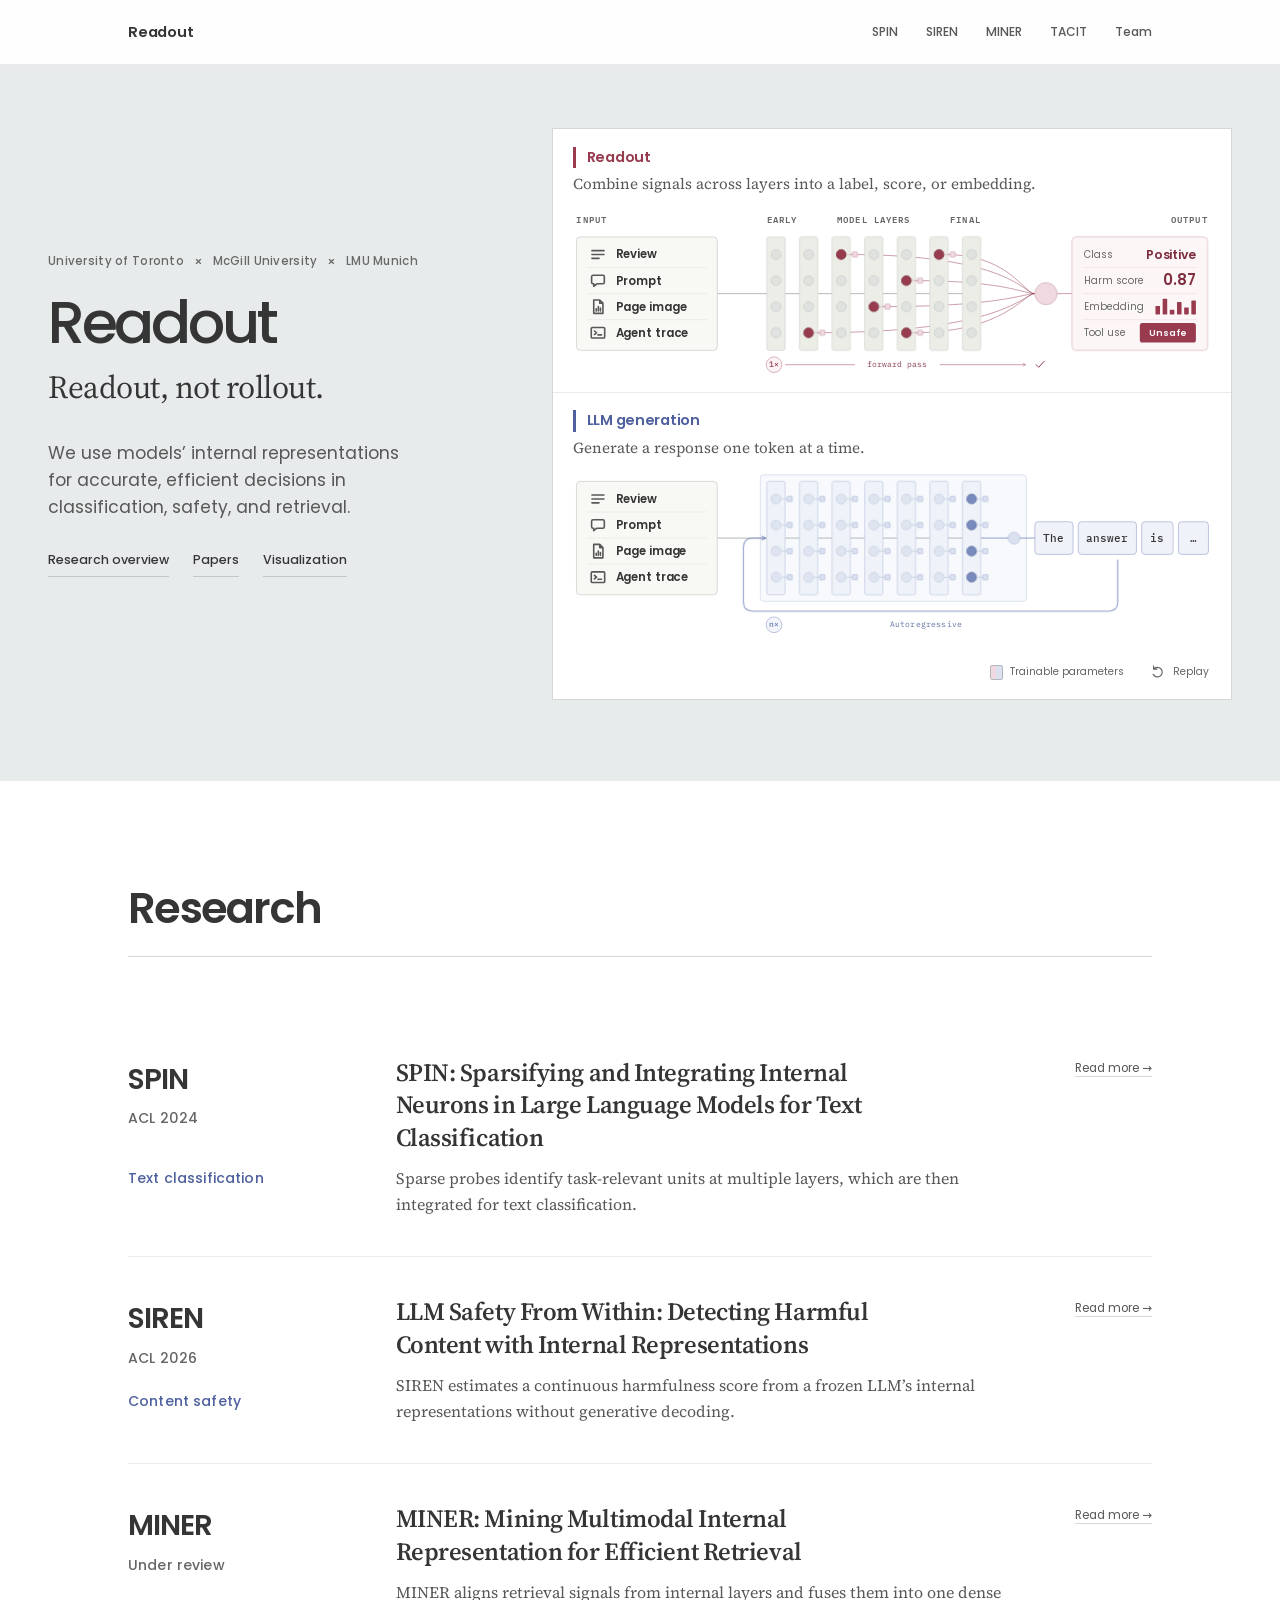
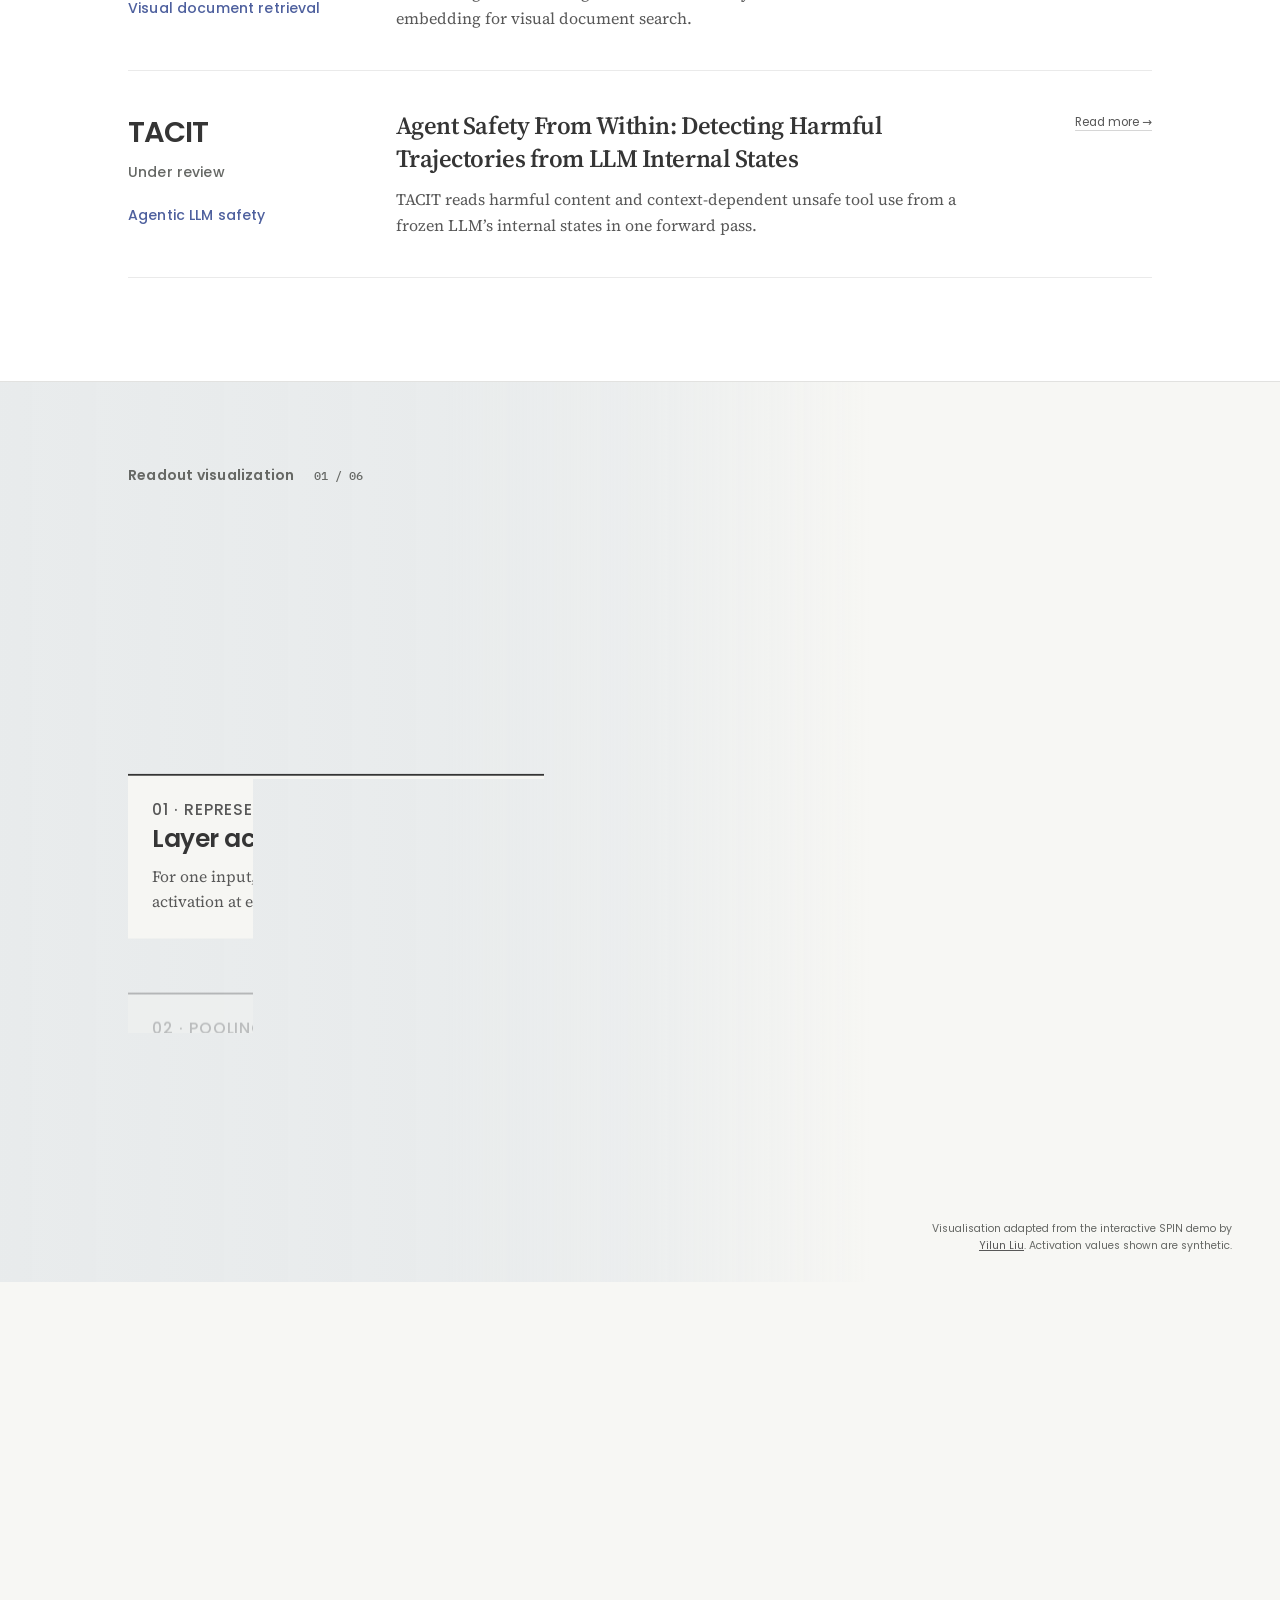
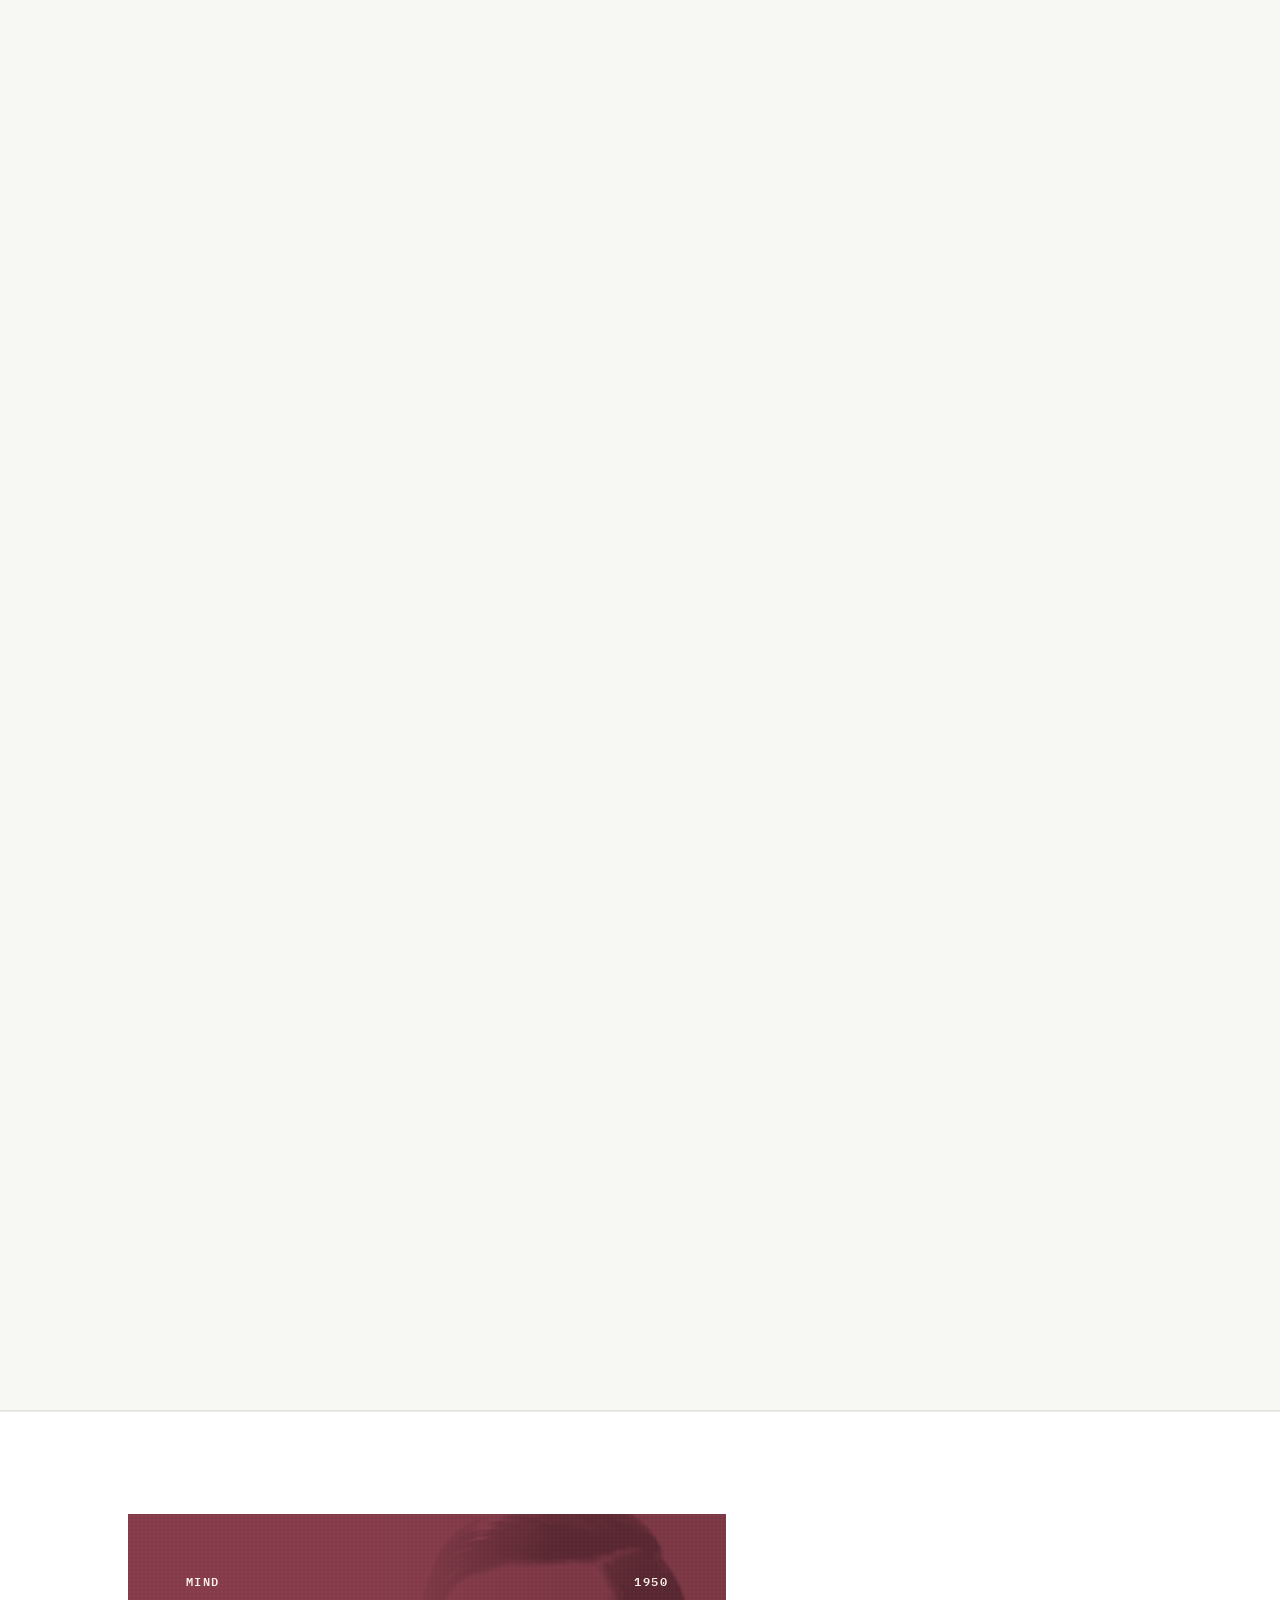
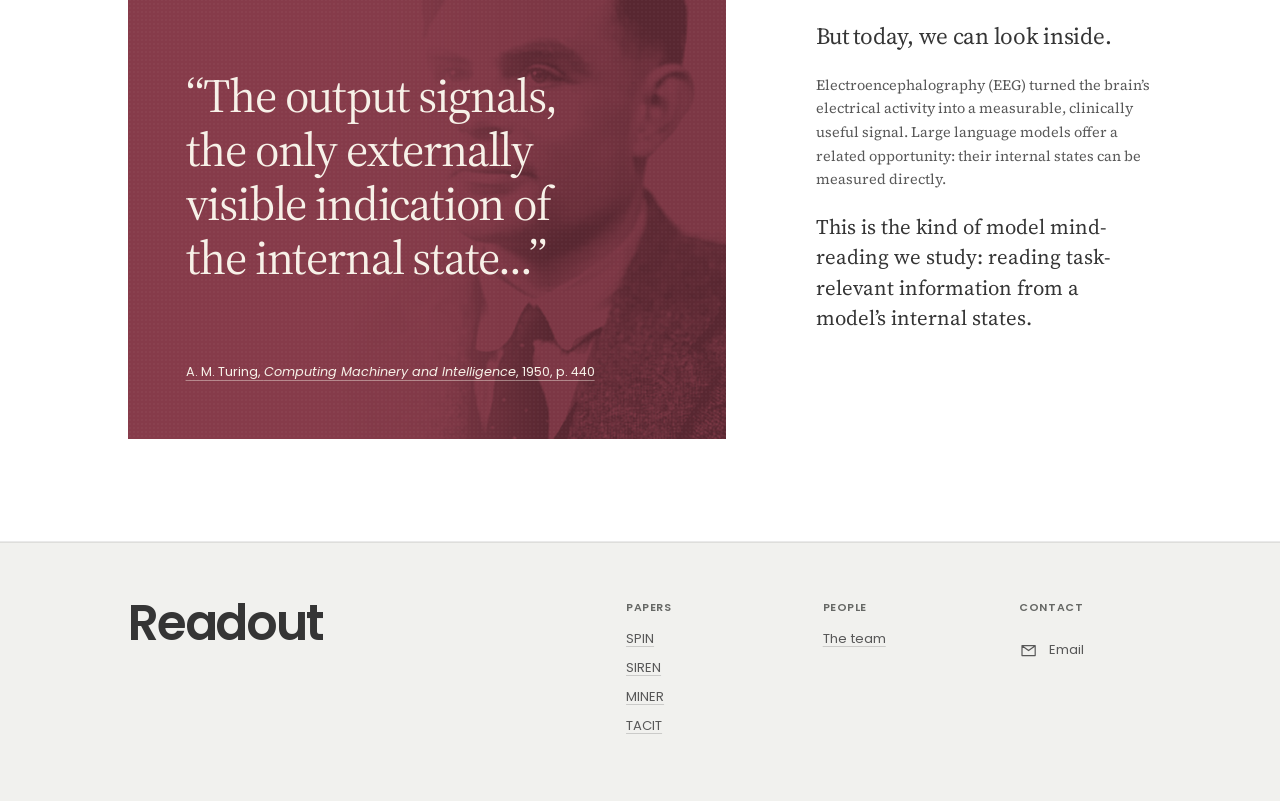
==== commit d95704d2: "Clarify homepage overview and scroll through visualization steps" ====
--- a/index.html
+++ b/index.html
@@ -120,7 +120,7 @@
 <link rel="preconnect" href="https://fonts.googleapis.com">
 <link rel="preconnect" href="https://fonts.gstatic.com" crossorigin>
 <link rel="stylesheet" href="https://fonts.googleapis.com/css2?family=IBM+Plex+Mono:wght@500;600&amp;family=Poppins:wght@400;500;600;700&amp;family=Source+Serif+4:ital,opsz,wght@0,8..60,400;0,8..60,600;1,8..60,400&amp;display=swap">
-<link rel="stylesheet" href="assets/css/site.css?v=38">
+<link rel="stylesheet" href="assets/css/site.css?v=39">
 
 <script type="importmap">
 {
@@ -141,7 +141,7 @@
 <link rel="icon" href="/spin-universe/assets/img/favicon-96x96.png?v=4" type="image/png" sizes="96x96">
 <link rel="icon" href="/spin-universe/assets/img/favicon.svg?v=4" type="image/svg+xml" sizes="any">
 <link rel="apple-touch-icon" href="/spin-universe/assets/img/apple-touch-icon.png?v=4" sizes="180x180">
-<link rel="stylesheet" href="assets/css/overview-study.css?v=10">
+<link rel="stylesheet" href="assets/css/overview-study.css?v=11">
 </head>
 
 <body>
@@ -163,9 +163,8 @@
     </div>
   </nav>
 
-  <section class="hero">
-    <div class="viz-drag-zone hero-viz-drag-zone" data-viz-drag aria-hidden="true"></div>
-    <div class="shell">
+  <section class="hero hero-with-overview">
+    <div class="shell hero-layout">
      <div class="hero-copy">
       <p class="eyebrow collaboration"><span class="institution">University of Toronto</span><span class="collab-mark">&times;</span><span class="institution">McGill University</span><span class="collab-mark">&times;</span><span class="institution">LMU Munich</span></p>
       <h1 class="title"><span class="title-line">Readout</span></h1>
@@ -177,29 +176,25 @@
         <a class="btn btn-ghost" href="#stage">Visualization</a>
       </div>
      </div>
+     <div class="hero-overview" id="overview" aria-labelledby="overview-title">
+      <h2 id="overview-title" class="visually-hidden">Research overview</h2>
+      <div class="cost-study-demo" data-study="combined" data-compact-below="520">
+        <div class="overview-comparison" data-overview-mode="spin">
+          <div class="overview-bar"><h3 class="overview-name">Readout</h3><p class="overview-caption">Combine signals across layers into a label, score, or embedding.</p></div>
+          <div class="overview-board"><svg id="combined-spin" class="overview-svg" role="img" aria-labelledby="combined-spinTitle combined-spinDesc"><title id="combined-spinTitle">Readout</title><desc id="combined-spinDesc">Readout selects signals across the layers and combines them into a label, score, or embedding.</desc></svg></div>
+        </div>
+        <div class="overview-comparison" data-overview-mode="llm">
+          <div class="overview-bar"><h3 class="overview-name">LLM generation</h3><p class="overview-caption">Generate a response one token at a time.</p></div>
+          <div class="overview-board"><svg id="combined-llm" class="overview-svg" role="img" aria-labelledby="combined-llmTitle combined-llmDesc"><title id="combined-llmTitle">LLM generation</title><desc id="combined-llmDesc">An LLM computes through layers, then uses its final-layer representation to predict the next token.</desc></svg></div>
+        </div>
+        <div class="overview-actions study-footer"><div class="study-legend"><span class="study-legend-weight" aria-hidden="true"></span>Trainable parameters</div><button class="overview-replay study-replay" type="button" aria-label="Replay both model animations" hidden><svg viewBox="0 0 20 20" width="16" height="16" aria-hidden="true"><path d="M4.5 6.5A6 6 0 1 1 4 13M4.5 2.5v4h4"/></svg>Replay</button></div>
+      </div>
+     </div>
     </div>
   </section>
 </header>
 
 <main>
-
-<!-- ========================================================== overview -->
-<section class="layer light overview-section section" id="overview" aria-labelledby="overview-title">
-  <div class="shell">
-    <h2 id="overview-title" class="visually-hidden">Research overview</h2>
-    <div class="cost-study-demo" data-study="combined">
-      <div class="overview-comparison" data-overview-mode="spin">
-        <div class="overview-bar"><h3 class="overview-name">Readout</h3><p class="overview-caption">Readout selects signals across the layers and combines them into a label, score, or embedding.</p></div>
-        <div class="overview-board"><svg id="combined-spin" class="overview-svg" role="img" aria-labelledby="combined-spinTitle combined-spinDesc"><title id="combined-spinTitle">Readout</title><desc id="combined-spinDesc">Readout selects signals across the layers and combines them into a label, score, or embedding.</desc></svg></div>
-      </div>
-      <div class="overview-comparison" data-overview-mode="llm">
-        <div class="overview-bar"><h3 class="overview-name">LLM generation</h3><p class="overview-caption">An LLM computes through layers, then uses its final-layer representation to predict the next token.</p></div>
-        <div class="overview-board"><svg id="combined-llm" class="overview-svg" role="img" aria-labelledby="combined-llmTitle combined-llmDesc"><title id="combined-llmTitle">LLM generation</title><desc id="combined-llmDesc">An LLM computes through layers, then uses its final-layer representation to predict the next token.</desc></svg></div>
-      </div>
-      <div class="overview-actions study-footer"><div class="study-legend"><span class="study-legend-weight" aria-hidden="true"></span>Trainable parameters</div><button class="overview-replay study-replay" type="button" aria-label="Replay both model animations" hidden><svg viewBox="0 0 20 20" width="16" height="16" aria-hidden="true"><path d="M4.5 6.5A6 6 0 1 1 4 13M4.5 2.5v4h4"/></svg>Replay</button></div>
-    </div>
-  </div>
-</section>
 
 <!-- ============================================================ papers -->
 <section class="layer light papers-section section" id="papers">
@@ -269,6 +264,7 @@
   <div class="pin">
     <div class="shell stage-label-wrap">
       <h2 id="stage-title" class="stage-label">Readout visualization</h2>
+      <span class="stage-progress" data-stage-step aria-label="Step 1 of 6">01 / 06</span>
     </div>
     <div class="viz-drag-zone stage-viz-drag-zone" data-viz-drag aria-hidden="true"></div>
     <div class="panels">
@@ -376,7 +372,7 @@
 
 </main>
 
-<script type="module" src="assets/js/site.js?v=11"></script>
-<script type="module" src="assets/js/overview-study.js?v=13"></script>
+<script type="module" src="assets/js/site.js?v=13"></script>
+<script type="module" src="assets/js/overview-study.js?v=14"></script>
 </body>
 </html>
--- a/assets/css/site.css
+++ b/assets/css/site.css
@@ -547,7 +547,9 @@
 
 .home-enhanced .panels {
   position: absolute;
-  inset: 0;
+  inset: 9rem 0 6rem;
+  overflow: hidden;
+  mask-image: linear-gradient(to bottom, transparent, #000 3rem, #000 calc(100% - 3rem), transparent);
 }
 
 .home-enhanced .panels-shell {
@@ -562,8 +564,8 @@
   top: 50%;
   left: var(--gut);
   opacity: 0;
-  /* JS animates --rise only, so the centring offset survives. */
-  transform: translateY(calc(-50% + var(--rise, 14px)));
+  /* All six panels move together along the visualization's existing timeline. */
+  transform: translateY(calc(-50% + var(--panel-offset, 0px)));
   will-change: opacity, transform;
 }
 
@@ -1570,7 +1572,18 @@
   inset: 0 0 auto;
   padding-top: clamp(5.25rem, 8vh, 6.25rem);
   pointer-events: none;
-}
+  display: flex;
+  align-items: baseline;
+  gap: 1.25rem;
+}
+
+.stage-progress {
+  display: none;
+  color: var(--ink-3);
+  font: 500 .75rem var(--mono);
+  font-variant-numeric: tabular-nums;
+}
+.home-enhanced .stage-progress { display: inline; }
 
 .stage-label {
   margin: 0;
--- a/assets/css/overview-study.css
+++ b/assets/css/overview-study.css
@@ -36,3 +36,42 @@
  .cost-study-demo * { animation:none!important; }
  .cost-study-demo .study-replay { display:none; }
 }
+
+/* The overview explains the readout beside the opening copy. */
+.hero-with-overview {
+  background: #e8ebec;
+  padding-block: 8rem 5rem;
+}
+.hero-with-overview::before { display: none; }
+.hero-layout {
+  max-width: 1440px;
+  display: grid;
+  grid-template-columns: minmax(0, .8fr) minmax(0, 1.2fr);
+  align-items: center;
+  gap: clamp(2rem, 4vw, 4rem);
+}
+.hero-layout .hero-copy { min-width: 0; }
+.hero-overview { min-width: 0; scroll-margin-top: 6rem; }
+.hero-overview .cost-study-demo { width: 100%; }
+.hero-overview .overview-bar {
+  grid-template-columns: 1fr;
+  gap: .3rem;
+  padding: 1.1rem 1.25rem 0;
+}
+.hero-overview .overview-name { font-size: .9rem; }
+.hero-overview .overview-caption { font-size: .95rem; }
+.hero-overview .overview-board { padding: .45rem .8rem .75rem; }
+.hero-overview .study-footer { padding: .25rem 1rem .65rem; }
+.hero-overview .study-legend,
+.hero-overview .study-replay { font-size: .65rem; }
+@media (max-width: 1200px) {
+  .hero-with-overview { padding-block: 7rem 4rem; }
+  .hero-layout { grid-template-columns: 1fr; gap: 2.5rem; max-width: 960px; }
+  .hero-layout .hero-copy { max-width: 42rem; }
+}
+@media (max-width: 640px) {
+  .hero-with-overview { padding-block: 6.5rem 2.5rem; }
+  .hero-layout { gap: 2rem; }
+  .hero-overview .overview-bar { padding: 1rem 1rem 0; }
+  .hero-overview .overview-board { padding-inline: .5rem; }
+}
